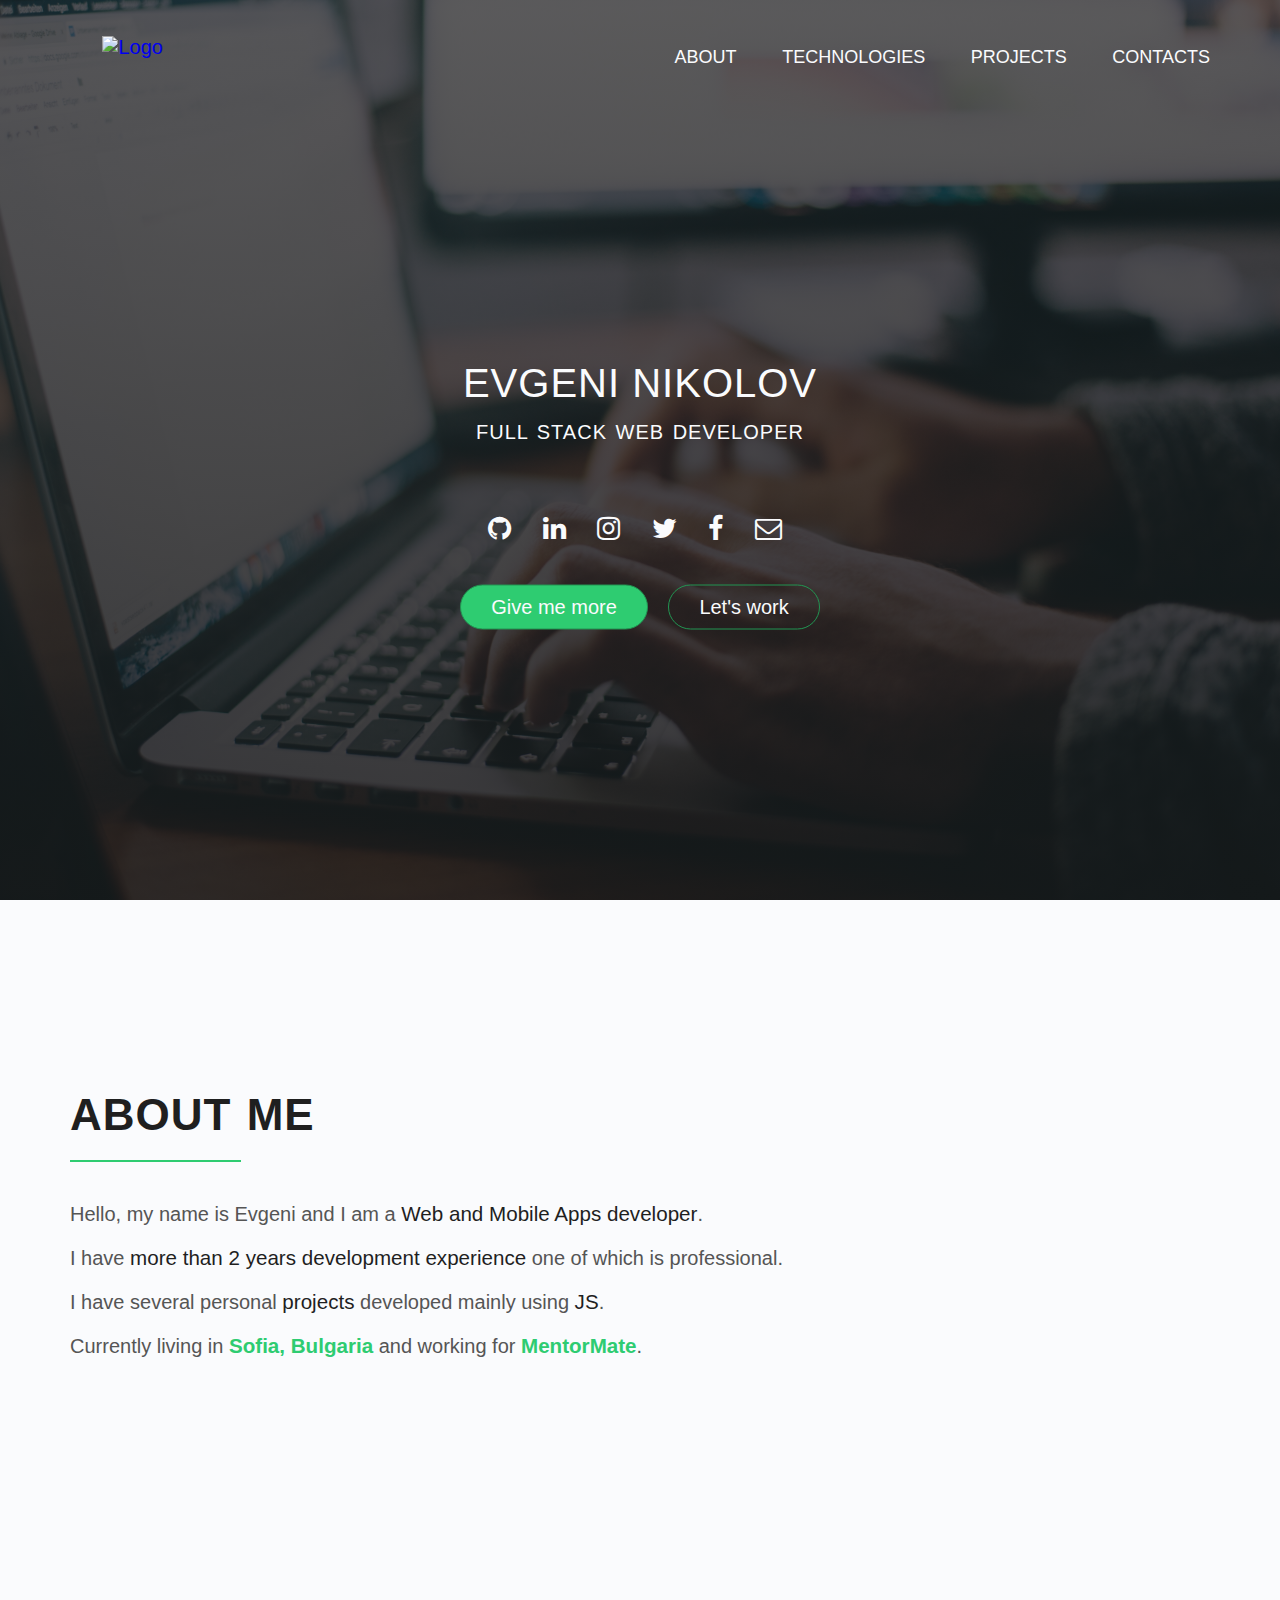
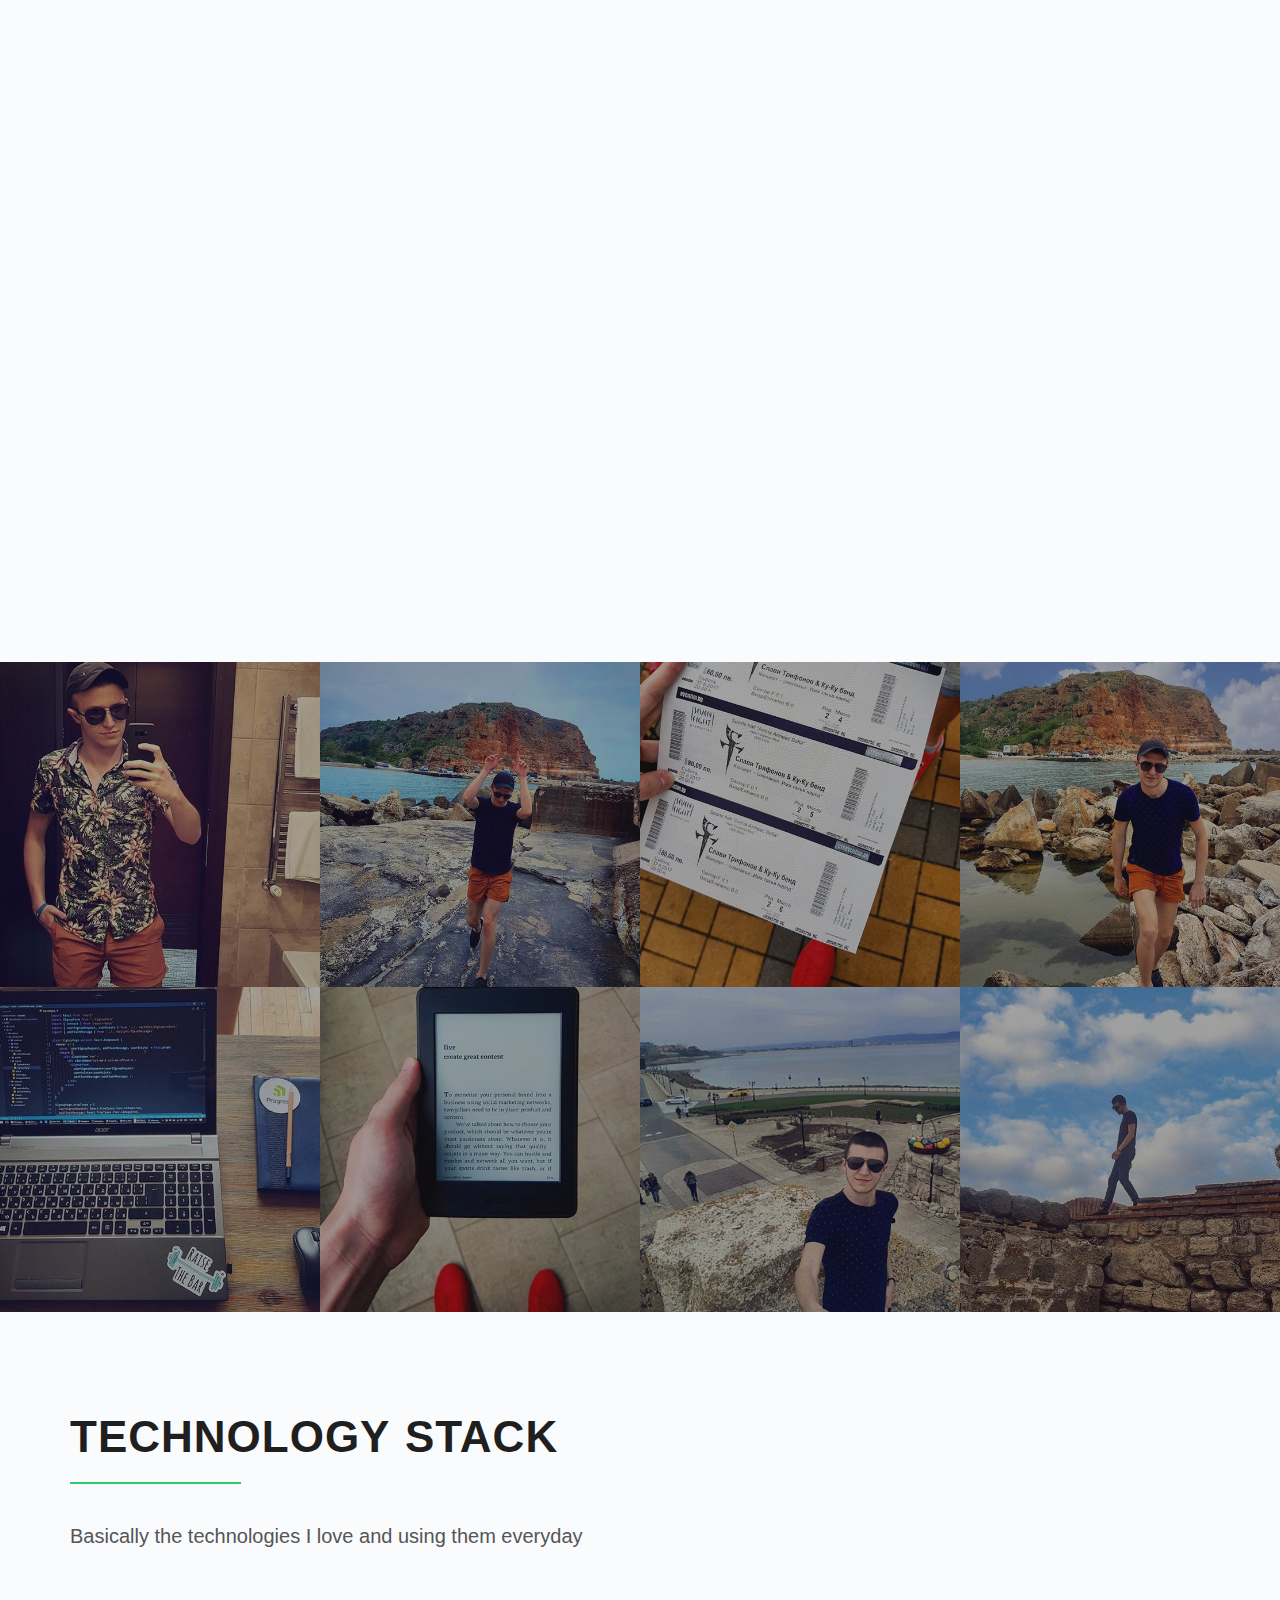
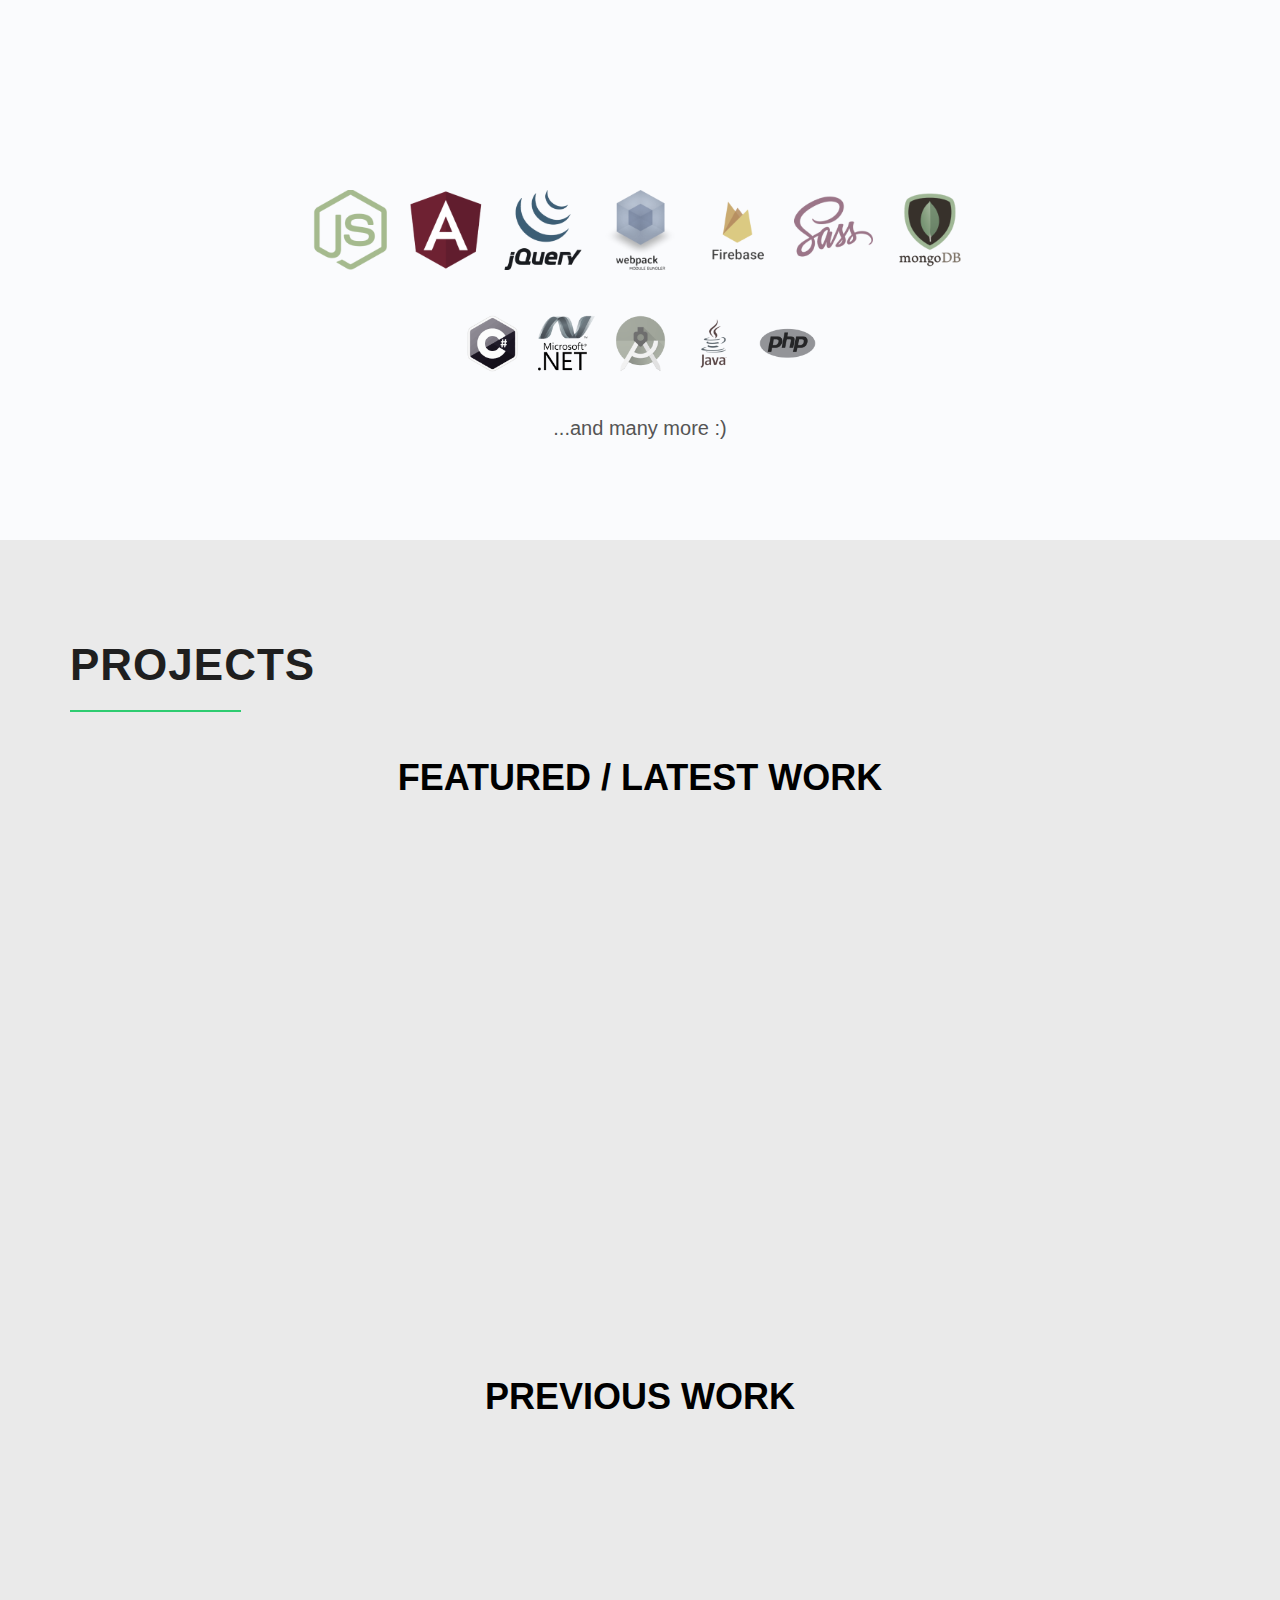
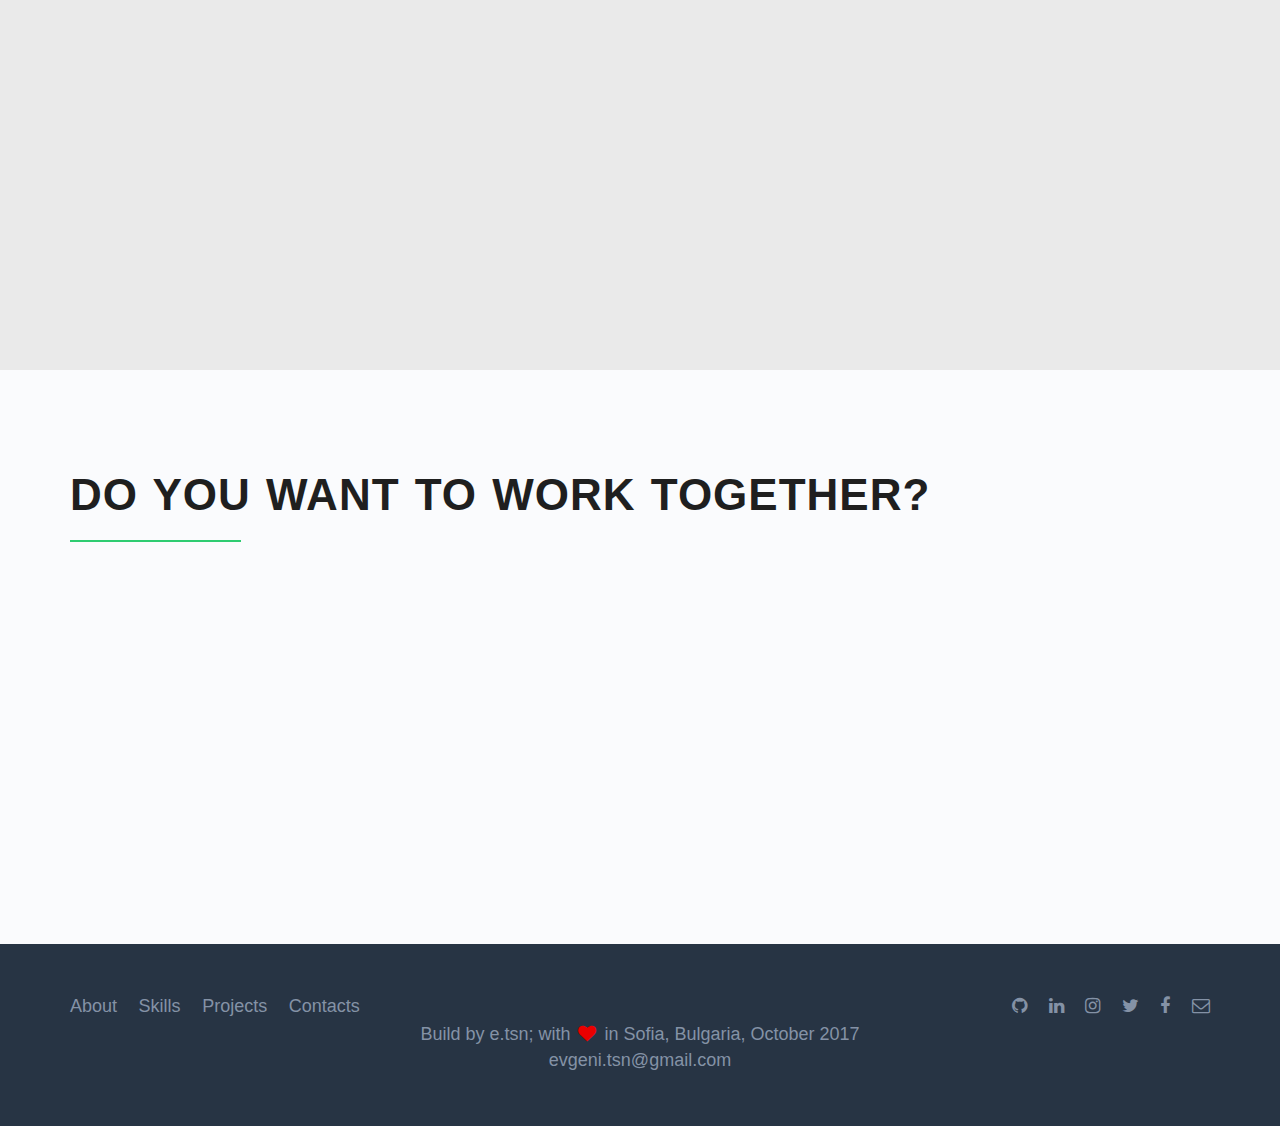
==== index.html @ 3494b624 "Revert Last Change" ====
<!DOCTYPE html>
<html lang="en">
<head>
    <meta charset="UTF-8">
    <meta name="viewport" content="width=device-width, initial-scale=1.0">
    <meta http-equiv="X-UA-Compatible" content="ie=edge">
    <meta name="description" content="Personal site and porfolio. Hello, my name is Evgeni and I am a Web and Mobile Apps developer. e.tsn; "> 

    <link rel="apple-touch-icon" sizes="57x57" href="./favicon/apple-icon-57x57.png">
    <link rel="apple-touch-icon" sizes="60x60" href="./favicon/apple-icon-60x60.png">
    <link rel="apple-touch-icon" sizes="72x72" href="./favicon/apple-icon-72x72.png">
    <link rel="apple-touch-icon" sizes="76x76" href="./favicon/apple-icon-76x76.png">
    <link rel="apple-touch-icon" sizes="114x114" href="./favicon/apple-icon-114x114.png">
    <link rel="apple-touch-icon" sizes="120x120" href="./favicon/apple-icon-120x120.png">
    <link rel="apple-touch-icon" sizes="144x144" href="./favicon/apple-icon-144x144.png">
    <link rel="apple-touch-icon" sizes="152x152" href="./favicon/apple-icon-152x152.png">
    <link rel="apple-touch-icon" sizes="180x180" href="./favicon/apple-icon-180x180.png">
    <link rel="icon" type="image/png" sizes="192x192"  href="./favicon/android-icon-192x192.png">
    <link rel="icon" type="image/png" sizes="32x32" href="./favicon/favicon-32x32.png">
    <link rel="icon" type="image/png" sizes="96x96" href="./favicon/favicon-96x96.png">
    <link rel="icon" type="image/png" sizes="16x16" href="./favicon/favicon-16x16.png">
    <link rel="manifest" href="./favicon/manifest.json">
    <meta name="google-site-verification" content="f3B0mRVCw21A7FMxEmmCeSNYggfrFJNgrm6XjCxsyQM" />
    <meta name="msapplication-TileColor" content="#ffffff">
    <meta name="msapplication-TileImage" content="./favicon/ms-icon-144x144.png">
    <meta name="theme-color" content="#ffffff">

    <link rel="stylesheet" type="text/css" href="./vendors/css/normalize.css">
    <link rel="stylesheet" type="text/css" href="./vendors/css/grid.css">
    <link rel="stylesheet" type="text/css" href="./vendors/css/animate.css">
    <link rel="stylesheet" type="text/css" href="./vendors/css/font-awesome.min.css">
    <link rel="stylesheet" type="text/css" href="./resources/css/style.css">
    <link rel="stylesheet" type="text/css" href="./resources/css/queries.css">
    <!--<link href="https://fonts.googleapis.com/css?family=Lato:100,300,300i,400" rel="stylesheet">-->
    <!-- <link href="https://fonts.googleapis.com/css?family=Titillium+Web:300,300i,400" rel="stylesheet"> -->
    <!-- <link href="https://fonts.googleapis.com/css?family=Roboto:900" rel="stylesheet"> -->
    <link href="https://fonts.googleapis.com/css?family=Raleway:900" rel="stylesheet">
    <title>e.tsn; - Evgeni Nikolov</title>
</head>
<body>
    <div id="black-overlay"></div>
    <a href="#"><img id="animate" src="./resources/images/logo-semicolon.svg" class="js-logo" alt="Logo"></a>
    <header>
        <nav id="header-nav">
            <div class="row">
                <a href="#"><img src="./resources/images/logo-semicolon.svg" alt="e.tsn; Logo" style="visibility: hidden;" class="logo js-logo"></a>
                <a href="#"><img src="./resources/images/logo-semicolon-black.svg" alt="e.tsn; Logo" class="logo-black js-logo"></a>
                <ul class="main-nav js-main-nav">
                    <li><a href="#about">About</a></li>
                    <li><a href="#skills">Technologies</a></li>
                    <li><a href="#projects">Projects</a></li>
                    <li><a href="#contacts">Contacts</a></li>
                </ul>
                <a class="mobile-nav-icon js-nav-icon"><i class="fa fa-bars" aria-hidden="true"></i></a>
            </div>
        </nav>
        <div class="hero-text-box">
            <h1 class="scale-in-center-name name">Evgeni Nikolov</h1>
            <h2 class="scale-in-center-desc desc">Full Stack Web Developer</h2>
            <ul id="header-icons" class="social-links">
                <li><a target="_blank" href="https://github.com/evgeni-tsn"><i class="fa fa-github" aria-hidden="true"></i></a></li>
                <li><a target="_blank" href="https://www.linkedin.com/in/evgenitsn/"><i class="fa fa-linkedin" aria-hidden="true"></i></a></li>
                <li><a target="_blank" href="https://www.instagram.com/evgeni.tsn"><i class="fa fa-instagram" aria-hidden="true"></i></a></li>
                <li><a target="_blank" href="https://twitter.com/evgeni_tsn"><i class="fa fa-twitter" aria-hidden="true"></i></a></li>
                <li><a target="_blank" href="https://www.facebook.com/evgeni.tsn"><i class="fa fa-facebook" aria-hidden="true"></i></a></li>
                <li><a target="_top" href="mailto:evgeni.tsn@gmail.com"><i class="fa fa-envelope-o" aria-hidden="true"></i></a></li>
            </ul>
             <!-- <ul class="header-links social-links-header">
                <li><a class="social-ig" target="_blank" href="https://www.instagram.com/evgeni.tsn">INSTAGRAM</a></li>
                <li><a class="social-gh" target="_blank" href="https://github.com/evgeni-tsn">GITHUB</a></li>
                <li><a class="social-li" target="_blank" href="https://www.linkedin.com/in/evgenitsn/">LINKEDIN</a></li>
                <li><a class="social-tw" target="_blank" href="https://twitter.com/evgeni_tsn">TWITTER</a></li>
                <li><a class="social-fb" target="_blank" href="https://www.facebook.com/evgeni.tsn">FACEBOOK</a></li>
            </ul>  -->
            <div class="call-to-action-buttons">
                <a class="btn btn-full js-scroll-to-start" href="#">Give me more</a>
                <a class="btn btn-ghost js-scroll-to-contact" href="#">Let's work</a>
            </div>
        </div>
    </header>

    <section class="section-features js-sticky-nav js-section-start" id="about">
        <div class="row">
            <h2 class="section-header">About Me</h2>
            <p class="long-copy">
                Hello, my name is Evgeni and I am a <strong>Web and Mobile Apps developer</strong>.<br>I have <strong>more than 2 years development experience</strong> one of which is professional. <br>I have several personal <strong>projects</strong> developed mainly using <strong>JS</strong>.<br>Currently living in <a href="https://www.google.com/maps/place/Sofia,+Bulgaria/" target="_blank">Sofia, Bulgaria</a> and working for <a href="https://mentormate.com/" target="_blank">MentorMate</a>.
            </p>
        </div>

        <div class="row col-container js-wp-1">
            <div class="col span-1-of-4 box">
                <div class="about-row-heading">
                    <i class="fa fa-code icon-big" aria-hidden="true"></i> 
                    <h3>Web Development</h3>   
                </div>
                <p class="sub-about-heading"><strong>Need help in creating and developing a website?</strong></p>
                <p class="sub-about-content">I can develop a fully functional fast Single Page Web Applications by your needs and requirements, or I can just make you a simple static webpages from visual designs.</p>
            </div>
            <div class="col span-1-of-4 box">
                <div class="about-row-heading">
                    <i class="fa fa-mobile icon-big" aria-hidden="true"></i>
                    <h3>Hybrid Mobile Apps</h3>
                </div>
                <p class="sub-about-heading"><strong>Do you need a mobile application?</strong></p>
                <p class="sub-about-content">Using React Native I can develop seamless Native Hybrid Mobile Applications which work on both Android and iOS operating systems with one code base.</p>
            </div>
            <div class="col span-1-of-4 box">
                <div class="about-row-heading">
                    <i class="fa fa-database icon-big" aria-hidden="true"></i>
                    <h3>Back-end Stack</h3>
                </div>
                <p class="sub-about-heading"><strong>What about login, users, data and so on?</strong></p>
                <p class="sub-about-content">Of course, I can help you with that. I can implement the whole server side functionality with Express.js, MongoDB and many more or I can help you with MBaaS like Firebase.</p>
            </div>
            <div class="col span-1-of-4 box">
                <div class="about-row-heading">
                    <i class="fa fa-desktop icon-big" aria-hidden="true"></i>
                    <h3>Web Design</h3>
                </div>
                <p class="sub-about-heading"><strong>But what about the web design?</strong></p>
                <p class="sub-about-content">I am strongly looking forward to getting better in the web design. I have great experience in Photoshop, Sketch and Figma and I keep learning in that direction.</p>
            </div>
        </div>
    </section>
    
    <section class="section-thumbnails">
        <ul class="thumbnails-showcase clearfix">
            <li>
                <figure class="thumb-photo">
                    <img src="./resources/images/1.jpg" alt="1">
                </figure>
            </li>
            <li>
                <figure class="thumb-photo">
                    <img src="./resources/images/2.jpg" alt="2">
                </figure>
            </li>
            <li>
                <figure class="thumb-photo">
                    <img src="./resources/images/3.jpg" alt="3">
                </figure>
            </li>
            <li>
                <figure class="thumb-photo">
                    <img src="./resources/images/4.jpg" alt="4">
                </figure>
            </li>
        </ul>
        <ul class="thumbnails-showcase clearfix">
            <li>
                <figure class="thumb-photo">
                    <img src="./resources/images/5.jpg" alt="5">
                </figure>
            </li>
            <li>
                <figure class="thumb-photo">
                    <img src="./resources/images/6.jpg" alt="6">
                </figure>
            </li>
            <li>
                <figure class="thumb-photo">
                    <img src="./resources/images/7.jpg" alt="7">
                </figure>
            </li>
            <li>
                <figure class="thumb-photo">
                    <img src="./resources/images/8.jpg" alt="8">
                </figure>
            </li>
        </ul>
    </section>

    <section class="section-features" id="skills">
            <div class="row">
                <h2 class="section-header">Technology Stack</h2>
                <p class="long-copy">
                    Basically the technologies I love and using them everyday
                </p>
            </div>

            <div class="main-techs row js-wp-2">
                <img class="tech-logo" src="./resources/images/logos/html5.png" alt="HTML5 Logo">
                <img class="tech-logo" src="./resources/images/logos/css.png" alt="CSS3 Logo">
                <img class="tech-logo" src="./resources/images/logos/js.png" alt="JS Logo">
                <img class="tech-logo" src="./resources/images/logos/react.png" alt="React Logo">
                <img class="tech-logo" src="./resources/images/logos/redux.png" alt="Redux Logo">
            </div>

            <div class="secondary-techs row">
                <img class="tech-logo" src="./resources/images/logos/nodejs.png" alt="Node.js Logo">
                <img class="tech-logo" src="./resources/images/logos/angular.png" alt="Angular Logo">
                <img class="tech-logo" src="./resources/images/logos/jquery.png" alt="jQuery Logo">
                <img class="tech-logo" src="./resources/images/logos/webpack.png" alt="Webpack Logo">
                <img class="tech-logo" src="./resources/images/logos/firebase.png" alt="Firebase Logo">
                <img class="tech-logo" src="./resources/images/logos/sass.png" alt="Sass Logo">
                <img class="tech-logo" src="./resources/images/logos/mongodb.png" alt="MongoDB Logo">
            </div>

            <div class="third-techs row">
                <img class="tech-logo" src="./resources/images/logos/csharp.png" alt="CSharp Logo">
                <img class="tech-logo" src="./resources/images/logos/dotnet.png" alt=".NET Logo">
                <img class="tech-logo" src="./resources/images/logos/android.png" alt="Android Logo">
                <img class="tech-logo" src="./resources/images/logos/java.png" alt="Java Logo">
                <img class="tech-logo" src="./resources/images/logos/php.png" alt="PHP Logo">
            </div>
            <div class="more-techs-text">...and many more :)</div>
    </section>

    <section class="section-features" id="projects">
            <div class="row">
                <h2 class="section-header">Projects</h2>
                <h3 class="section-heading">Featured / Latest Work</h3>
            </div>
            <div class="row col-container js-wp-3 fl-only">
                <div class="col span-1-of-2 box card-outline">
                    <div class="col span-1-of-2 box">
                        <img class="proj-logo" src="./resources/images/Motivy-logo.svg" alt="Motivy logo">
                        <h2 class="proj-name">MOTIVY</h2>
                        <p class="project-desc">Hybrid mobile quotes app<br>Daily dose motivation</p>
                        <div class="technologies-used">
                            <ul>
                                <li>React</li>
                                <li>Redux</li>
                                <li>Firebase</li>
                                <li>React Native</li>
                                <li>React Navigation</li>
                            </ul>
                        </div>
                        <div class="action-buttons">
                            <a href="https://github.com/evgeni-tsn/Motivy" target="_blank">GITHUB REPO</a>
                            <a href="#" class="disabled-links">WIP</a>
                        </div>
                    </div>
                    <div class="col span-1-of-2 box fl js-tilt">
                        <img class="project-screenshots" src="./resources/images/Motivy-screenshot.png" alt="Motivy screenshot">
                    </div>
                </div>
                <div class="col span-1-of-2 box card-outline">
                    <div class="col span-1-of-2 box">
                        <img class="proj-logo" src="./resources/images/Portfolio-logo.svg" alt="Portfolio logo">
                        <h2 class="proj-name">PORTFOLIO</h2>
                        <p class="project-desc">This one!<br>Responsive website built with pure HTML CSS & JS. </p>
                        <div class="technologies-used">
                            <ul>
                                <li>HTML5</li>
                                <li>CSS3</li>
                                <li>ES6</li>
                                <li>JavaScript</li>
                                <li>jQuery</li>
                            </ul>
                        </div>
                        <div class="action-buttons">
                            <a href="https://github.com/evgeni-tsn/evgeni-tsn.github.io" target="_blank">GITHUB REPO</a>
                            <a href="https://evgeni-tsn.github.io" target="_blank">DEMO</a>
                        </div>
                    </div>
                    <div class="col span-1-of-2 box fl js-tilt">
                        <img class="project-screenshots" src="./resources/images/Portfolio-screenshot.png" alt="Portfolio screenshot">
                    </div>
                </div>
            </div>
            <div class="row">
                <h3 class="section-heading secondary-proj-heading">Previous work</h2>
            </div>
            <div class="row js-wp-3 fl-only">
                <div class="col span-1-of-3 box card-outline secondary-proj">
                    <h2 class="proj-name">FAKEBOOK</h2>
                    <p class="project-desc">Small social media like web application with React, Redux, express.js and MongoDB</p>
                    <div class="technologies-used">
                        <ul>
                            <li>React</li>
                            <li>Redux</li>
                            <li>Node.js</li>
                            <li>Bootstrap</li>
                            <li>JWT</li>
                            <li>express.js</li>
                            <li>MongoDB</li>
                            <li>bcrypt</li>
                        </ul>
                    </div>
                    <div class="action-buttons">
                        <a href="https://github.com/evgeni-tsn/Fakebook-Teamwork-Project" target="_blank">GITHUB REPO</a>
                        <!-- <a href="https://evgeni-tsn.github.io" target="_blank">DEMO</a> -->
                    </div>
                    <img class="project-screenshots js-tilt" src="./resources/images/Fakebook.png" alt="Fakebook screenshot">
                </div>
                <div class="col span-1-of-3 box card-outline secondary-proj">
                    <h2 class="proj-name">PUCANKA</h2>
                    <p class="project-desc">A simple real-time multiplayer tanks shooting game with random generated maps</p>
                    <div class="technologies-used">
                        <ul>
                            <li>Node.js</li>
                            <li>ES6</li>
                            <li>HTML5</li>
                            <li>JavaScript</li>
                            <li>Jade/Pug</li>
                            <li>express.js</li>
                            <li>socket.io</li>
                        </ul>
                    </div>
                    <div class="action-buttons">
                        <a href="https://github.com/evgeni-tsn/Pucanka-MultiplayerTanksGame-Project" target="_blank">GITHUB REPO</a>
                        <!-- <a href="http://pucanka.herokuapp.com" target="_blank">DEMO</a> -->
                    </div>
                    <img class="project-screenshots js-tilt" src="./resources/images/Pucanka.png" alt="Pucanka screenshot">
                </div>
                <div class="col span-1-of-3 box card-outline secondary-proj">
                    <h2 class="proj-name">PICTIFY</h2>
                    <p class="project-desc">Online photo album with social aspects such as likes, followers, comments, albums, etc.</p>
                    <div class="technologies-used">
                        <ul>
                            <li>HTML5</li>
                            <li>CSS3</li>
                            <li>Bootstrap</li>
                            <li>JavaScript</li>
                            <li>AngularJS</li>
                            <li>Kinvey</li>
                        </ul>
                    </div>
                    <div class="action-buttons">
                        <a href="https://github.com/evgeni-tsn/Pictify-AngularJS-Project" target="_blank">GITHUB REPO</a>
                        <!-- <a href="https://evgeni-tsn.github.io" target="_blank">DEMO</a> -->
                    </div>
                    <img class="project-screenshots js-tilt" src="./resources/images/Pictify.png" alt="Pictify screenshot">
                </div>
            </div>
    </section>

    <section class="section-form js-section-contact" id="contacts">
        <div class="row">
            <h2 class="section-header">Do you want to work together?</h2>
        </div>
        <div class="row js-wp-4">
            <form class="contact-form">
                <div class="row">
                    <div class="col span-1-of-3">
                        <label for="name">Name</label>
                    </div>
                    <div class="col span-2-of-3">
                        <input type="text" name="name" id="name" placeholder="Your Name" required>
                    </div>
                </div>
                <div class="row">
                    <div class="col span-1-of-3">
                        <label for="email">Email</label>
                    </div>
                    <div class="col span-2-of-3">
                        <input type="email" name="email" id="email" placeholder="Your Email" required>
                    </div>
                </div>
                <div class="row">
                    <div class="col span-1-of-3">
                        <label for="message">Drop me a line</label>
                    </div>
                    <div class="col span-2-of-3">
                        <textarea name="message" id="message" cols="23" rows="4" placeholder="Write a message" required></textarea>
                    </div>
                </div>
                <div class="row">
                    <div class="col span-1-of-3">
                        <label>&nbsp;</label>
                    </div>
                    <div class="col span-2-of-3">
                        <input type="submit" id="submitbtn" value="Send it!">
                    </div>
                </div>
            </form>
        </div>
    </section>
    <footer>
        <div class="row">
            <div class="col span-1-of-2">
                <ul class="footer-nav">
                    <li><a href="#about">About</a></li>
                    <li><a href="#skills">Skills</a></li>
                    <li><a href="#projects">Projects</a></li>
                    <li><a href="#contacts">Contacts</a></li>
                </ul>
            </div>
            <div class="col span-1-of-2">
                <ul class="social-links">
                    <li><a target="_blank" href="https://github.com/evgeni-tsn"><i class="fa fa-github" aria-hidden="true"></i></a></li>
                    <li><a target="_blank" href="https://www.linkedin.com/in/evgenitsn/"><i class="fa fa-linkedin" aria-hidden="true"></i></a></li>
                    <li><a target="_blank" href="https://www.instagram.com/evgeni.tsn"><i class="fa fa-instagram" aria-hidden="true"></i></a></li>
                    <li><a target="_blank" href="https://twitter.com/evgeni_tsn"><i class="fa fa-twitter" aria-hidden="true"></i></a></li>
                    <li><a target="_blank" href="https://www.facebook.com/evgeni.tsn"><i class="fa fa-facebook" aria-hidden="true"></i></a></li>
                    <li><a target="_top" href="mailto:evgeni.tsn@gmail.com"><i class="fa fa-envelope-o" aria-hidden="true"></i></a></li>
                </ul>
            </div>
        </div>
        <div class="row">
            <p>Build by e.tsn; with <i class="fa fa-heart" style="color: #ea0000; padding: 0 3px;" aria-hidden="true"></i> in Sofia, Bulgaria, October 2017</p>
            <p><a id="end-mail" href="mailto:evgeni.tsn@gmail.com">evgeni.tsn@gmail.com</a></p>
        </div>
    </footer>
    <script type="text/javascript" src="./vendors/js/jquery.min.js"></script>
    <script type="text/javascript" src="./vendors/js/respond.min.js"></script>
    <script type="text/javascript" src="./vendors/js/html5shiv.min.js"></script>
    <script type="text/javascript" src="./vendors/js/selectivizr.min.js"></script>
    <script type="text/javascript" src="./vendors/js/jquery.waypoints.min.js"></script>
    <script type="text/javascript" src="./vendors/js/tilt.jquery.min.js"></script>
    <script type="text/javascript" src="./resources/js/index.js"></script>
</body>
</html>
---- resources/css/style.css ----
/*
    White: #fafbfd
    Dark: #555555
    Green: #2ECC71
    DarkGreen: #229552
    Purple: #9b59b6
*/

@font-face {
    font-family: 'Adam';
    src: url('../fonts/ADAM.CG PRO.otf');
}

@font-face {
    font-family: 'Avenir';
    src:
        url('../fonts/avenir-next-lt-pro-594537bb0d333.otf')
        format('opentype')
}

@font-face {
    font-family: 'Avenir-Bold';
    src:
        url('../fonts/Avenir Next Bold.otf')
        format('opentype')
}

@font-face {
    font-family: 'Remachine';
    src:
        url('../fonts/RemachineScript_Personal_Use.ttf')
        format('truetype')
}


@-webkit-keyframes move {
    0%   {top: 45%; left: 45%;}
    100% {top: 4%; left: 8%;}
}


@keyframes move {
    0%   {top: 45%; left: 45%;}
    100% {top: 4%; left: 8%;}
}
/* ----------------------------------------------
 * Generated by Animista on 2017-6-18 11:50:9
 * w: http://animista.net, t: @cssanimista
 * ---------------------------------------------- */

/**
 * ----------------------------------------
 * animation heartbeat
 * ----------------------------------------
 */
@-webkit-keyframes heartbeat {
  from {
    -webkit-transform: scale(1);
            transform: scale(1);
    -webkit-transform-origin: center center;
            transform-origin: center center;
    -webkit-animation-timing-function: ease-out;
            animation-timing-function: ease-out;
  }
  10% {
    -webkit-transform: scale(0.91);
            transform: scale(0.91);
    -webkit-animation-timing-function: ease-in;
            animation-timing-function: ease-in;
  }
  17% {
    -webkit-transform: scale(0.98);
            transform: scale(0.98);
    -webkit-animation-timing-function: ease-out;
            animation-timing-function: ease-out;
  }
  33% {
    -webkit-transform: scale(0.87);
            transform: scale(0.87);
    -webkit-animation-timing-function: ease-in;
            animation-timing-function: ease-in;
  }
  45% {
    -webkit-transform: scale(1);
            transform: scale(1);
    -webkit-animation-timing-function: ease-out;
            animation-timing-function: ease-out;
  }
}
@keyframes heartbeat {
  from {
    -webkit-transform: scale(1);
            transform: scale(1);
    -webkit-transform-origin: center center;
            transform-origin: center center;
    -webkit-animation-timing-function: ease-out;
            animation-timing-function: ease-out;
  }
  10% {
    -webkit-transform: scale(0.91);
            transform: scale(0.91);
    -webkit-animation-timing-function: ease-in;
            animation-timing-function: ease-in;
  }
  17% {
    -webkit-transform: scale(0.98);
            transform: scale(0.98);
    -webkit-animation-timing-function: ease-out;
            animation-timing-function: ease-out;
  }
  33% {
    -webkit-transform: scale(0.87);
            transform: scale(0.87);
    -webkit-animation-timing-function: ease-in;
            animation-timing-function: ease-in;
  }
  45% {
    -webkit-transform: scale(1);
            transform: scale(1);
    -webkit-animation-timing-function: ease-out;
            animation-timing-function: ease-out;
  }
}

.scale-in-center-name {
	-webkit-animation: scale-in-center 1.5s cubic-bezier(0.250, 0.460, 0.450, 0.940) both;
	        animation: scale-in-center 1.5s cubic-bezier(0.250, 0.460, 0.450, 0.940) both;
}

.scale-in-center-desc {
	-webkit-animation: scale-in-center 2s cubic-bezier(0.0, 0.460, 0.450, 0.940) both;
	        animation: scale-in-center 2s cubic-bezier(0.0, 0.460, 0.450, 0.940) both;
}

/* ----------------------------------------------
 * Generated by Animista on 2017-7-14 23:16:22
 * w: http://animista.net, t: @cssanimista
 * ---------------------------------------------- */

/**
 * ----------------------------------------
 * animation scale-in-center
 * ----------------------------------------
 */
@-webkit-keyframes scale-in-center {
  0% {
    -webkit-transform: scale(0);
            transform: scale(0);
    opacity: 1;
  }
  100% {
    -webkit-transform: scale(1);
            transform: scale(1);
    opacity: 1;
  }
}
@keyframes scale-in-center {
  0% {
    -webkit-transform: scale(0);
            transform: scale(0);
    opacity: 1;
  }
  100% {
    -webkit-transform: scale(1);
            transform: scale(1);
    opacity: 1;
  }
}




/* ------------------------------ */
/* BASIC SETUP */
/* ------------------------------ */

* {
    margin: 0;
    padding: 0;
    box-sizing: border-box;
}

*:focus {
    outline: none;
}

html,
body {
    background-color: #fafbfd;
    color: #555555;
    font-family: 'Avenir', sans-serif;
    font-weight: 300;
    font-size: 20px;
    text-rendering: optimizeLegibility;
    overflow-x: hidden;
}

.clearfix{zoom: 1}
.clearfix:after{
    content: '.';
    clear: both;
    display: block;
    height: 0;
    visibility: hidden;
}

/* ------------------------------ */
/* REUSABLE COMPONENTS */
/* ------------------------------ */

.row {
    max-width: 1140px;
    margin: 0 auto;
}

section {
    padding: 100px 0;
}

.box {
    padding: 1%;
}

/* ------------------------------ */
/* HEADINGS */
/* ------------------------------ */

.name {
    font-size: 200%;
    font-family: 'Adam', sans-serif;
    margin-top: 0;
    margin-bottom: 15px;
}

.desc {
    font-size: 100%;
    margin-bottom: 70px;
}

h1, h2, h3 {
    font-weight: 400;
    text-transform: uppercase;
    /*word-spacing: 1px;*/
}

h1 {
    letter-spacing: 1px;
}

h2 {
    font-size: 220%;
    word-spacing: 2px;
    text-align: center;
    margin-bottom: 30px;
    letter-spacing: 1px;
}

h3 {
    font-size: 110%;
    /* margin-bottom: 15px; */
}

.section-header{
    font-weight: 900;
    font-family: 'Adam', sans-serif;
    text-align: left;
    color: #1f1f1f
}

.section-header:after {
    display: block;
    height: 2px;
    background-color: #2ECC71;
    content: " ";
    width: 15%;
    /* margin: 0 auto; */
    margin-top: 20px;
}

.name, .desc{
    color: #fafbfd;
}

#projects{
    background-color: #EAEAEA;
}

/* ------------------------------ */
/* PARAGHRAPHS */
/* ------------------------------ */
.long-copy{
    line-height: 145%;
    width: 70%;
    /* margin-left: 15%; */
    /* margin-right: 15%; */
    /* text-align: center; */
    text-align: left;
}

.box p {
    font-size: 90%;
    line-height: 145%;
}

/* ------------------------------ */
/* ICONS */
/* ------------------------------ */

.icon-big {
    font-size: 250%;
    display: block;
    color: #2ECC71;
    margin-bottom: 10px;
}

/* ------------------------------ */
/* BUTTONS */
/* ------------------------------ */

.btn:link,
.btn:visited,
input[type=submit] {
    display: inline-block;
    padding: 10px 30px;
    font-weight: 300;
    text-decoration: none;
    border-radius: 200px;
    -webkit-transition: background-color 0.6s, border 0.6s, color 0.6s;
    transition: background-color 0.6s, border 0.6s, color 0.6s;
}

.btn-full:link,
.btn-full:visited,
input[type=submit] {
    background-color: #2ECC71;
    border: 1px solid #2ECC71;
    color: #fafbfd;
    margin-right: 15px;
}

.btn-ghost:link,
.btn-ghost:visited {
    color: #2ECC71;
    border: 1px solid #2ECC71;
}

.btn:hover,
.btn:active,
input[type=submit]:hover,
input[type=submit]:active {
    background-color: #229552;
}

.btn-full:link,
.btn-full:visited,
input[type=submit] {
    border: 1px solid #229552;
}

.btn-ghost:link,
.btn-ghost:visited {
    border: 1px solid #229552;
    color: #fafbfd;
}


/* ------------------------------ */
/* HEADER */
/* ------------------------------ */

header {
    background-image: -webkit-linear-gradient(rgba(23, 23, 23, 0.7), rgba(23, 23, 23, 0.85)), url('../images/glenn-carstens-peters-203007.jpg');
    background-image: linear-gradient(rgba(23, 23, 23, 0.7), rgba(23, 23, 23, 0.85)), url('../images/glenn-carstens-peters-203007.jpg');
    background-size: cover;
    background-position: center;
    height: 110vh;
    background-attachment: fixed;
}

.hero-text-box{
    text-align: center;
    position: absolute;
    width: 1140px;
    top: 55%;
    left: 50%;
    -webkit-transform: translate(-50%, -50%);
            transform: translate(-50%, -50%)
}

.logo {
    height: 50px;
    width: auto;
    float: left;
    padding-left: 20px;
    margin-top: 30px;
    -webkit-transition: all .4s ease-in-out;
    transition: all .4s ease-in-out;
}

.logo-black{
    display: none;
    height: 40px;
    padding: 5px;
    padding-left:20px;
    width: auto;
    float: left;
    margin: 7px 0;
    -webkit-transition: all .4s ease-in-out;
    transition: all .4s ease-in-out;
}

.logo:hover{
    -webkit-transform: scale(1.1);
            transform: scale(1.1);
    -webkit-animation: heartbeat 1.5s ease-in-out infinite both;
	        animation: heartbeat 1.5s ease-in-out infinite both;
}

.logo-black:hover{
    -webkit-transform: scale(1.1);
            transform: scale(1.1);
    -webkit-animation: heartbeat 1.5s ease-in-out infinite both;
	        animation: heartbeat 1.5s ease-in-out infinite both;
}

/* Main Navigation */

.main-nav {
    /*font-family: 'Remachine', sans-serif;*/
    /*margin-top: 30px;*/
    font-family: 'Avenir', sans-serif;
    margin-top: 45px;
    float: right;
    list-style: none;
}

.main-nav li {
    display: inline-block;
    margin-left: 40px;
}

.main-nav li a:link,
.main-nav li a:visited {
    /*text-transform: lowercase;
    font-size: 220%;*/
    text-transform: uppercase;
    font-size: 90%;
    padding: 4px 0;
    color: #fafbfd;
    text-decoration: none;
    border-bottom: 2px solid transparent;
    -webkit-transition: border-bottom 0.6s;
    transition: border-bottom 0.6s;
}

.main-nav li a:hover,
.main-nav li a:active {
    border-bottom: 2px solid #2ECC71;
}

/* Mobile navigation */
.mobile-nav-icon{
    float: right;
    margin-top: 30px;
    cursor: pointer;
    display: none;
    padding-right: 20px;
    padding-top: 5px;
}

.mobile-nav-icon i {
    font-size: 180%;
    color: #fafbfd;
}

/* Sticky navigation */
.sticky{
    position: fixed;
    top: 0;
    left: 0;
    width: 100%;
    background-color: #F2F2F2;
    box-shadow: 0 4px 40px #828282;
    z-index: 9999;
}

.sticky .main-nav {
    margin-top: 18px;
}

.sticky .main-nav li a:link,
.sticky .main-nav li a:visited {
    padding: 14px 0;
    color: #555555;
}

.sticky .logo {
    display: none;
}

.sticky .logo-black {
    display: block;
}


#animate {
    height: 50px;
    position: absolute;
    top: 4%;
    left: 8%;
    -webkit-animation: move 3s ease infinite;
            animation: move 3s ease infinite;
}

#projects .card-outline{
    flex: 1; /* additionally, equal width */
    padding: 1em;
    background-color: white;
    border-radius: 8px;
    background: #fafbfd;
    opacity: 0.9;
    padding-top: 2%;
    padding-bottom: 2%;
    box-shadow: -2px 4px 2px rgba(0, 0, 0, 0.25);
}

.fl-only{
    display: flex;
}

.fl {
    height: 100%;
    display: flex;
    align-items: center;
    justify-content: center;
}
.project-screenshots {
    max-width: 100%;
    border-radius: 5px;
}

.action-buttons {
    margin-top: 30px;
}

.action-buttons a {
    margin: 0 auto;
    display: block;
    font-size: 0.8em;
    text-decoration: none;
    text-align: center;
    line-height: 40px;
    width: 70%;
    height: 40px;
    margin-top: 15px;
    border: 0;
    color: white;
    background: linear-gradient(340.11deg, #1FBE55 -75.81%, #38F9D7 173.34%);
    border-radius: 30px;
}

.action-buttons a:hover {
    opacity: 0.8;
    -webkit-transition: all .4s ease-in-out;
    transition: all .4s ease-in-out;
}

.action-buttons .disabled-links {
    background: grey;
    pointer-events: none;
    cursor: default;
}

.project-desc{
    text-align: center;
}

.proj-logo{
    width: 30%;
    margin: 0 auto;
    display: block;
    margin-bottom: 5%;
}

.proj-name {
    font-weight: 700;
    color: black;
    margin-bottom: 6%;
    font-size: 140%;
}

.section-heading {
    color: #000;
    font-size: 1.8em;
    text-align: center;    
    margin-bottom: 3%;
    margin-top: 4%;
    font-weight: 700;
}

.secondary-proj-heading {
    margin-top: 7%;
}

.project-desc:after {
    display: block;
    height: 2px;
    background-color: #2ECC71;
    content: " ";
    width: 60%;
    margin: 0 auto;
    margin-top: 10px;
}

.section-features ul{
    margin-top: 20px;
    list-style-type: none;
    text-align: center;
}

.section-features ul li {
    border: 2px solid #2ECC71;
    box-sizing: border-box;
    border-radius: 5px;
    display: inline-block;
    padding: 2%;
    margin: 1%;
    font-size: 0.7em;
}

.secondary-proj{
    padding-top: 3% !important;
}

.secondary-proj ul li {
    padding: 1.5%;
}

.secondary-proj .action-buttons {
    margin: 0 auto;
    text-align: center;
    margin-top: 6%;
    margin-bottom: 12%;
}

.secondary-proj a {
    line-height: 40px;
    width: 80%;
}

/* ----------------------------- */
/* FEATURES */
/* ----------------------------- */

.section-features .long-copy {
    margin-bottom: 50px;
    line-height: 220%;
}

.section-features .long-copy strong {
    font-size: 103%;
    color: #1f1f1f;
}

.section-features .long-copy a {
    font-size: 103%;
    font-weight: bold;
}

.about-row-heading{
    display: flex;
    align-items: center;
    margin-bottom: 15px;
}

.about-row-heading i {
    margin-right: 10px;
    padding-right: 10px;
    transition: margin 300ms;
}

.sub-about-heading{
    margin-bottom: 10px;
}

/* ----------------------------- */
/* THUMBNAILS */
/* ----------------------------- */

.section-thumbnails {
    padding: 0;
}

.thumbnails-showcase {
    list-style: none;
    width: 100%;
}

.thumbnails-showcase li {
    display: block;
    float: left;
    width: 25%;
}

.thumb-photo {
    width: 100%;
    margin: 0;
    overflow: hidden;
    background-color: #1f1f1f;
}

.thumb-photo img {
    opacity: 0.6;
    width: 100%;
    height: auto;
    -webkit-transform: scale(1.15);
            transform: scale(1.15);
    -webkit-transition: transform 0.5s, opacity 1s;
    -webkit-transition: opacity 1s, -webkit-transform 0.5s;
    transition: opacity 1s, -webkit-transform 0.5s;
    transition: transform 0.5s, opacity 1s;
    transition: transform 0.5s, opacity 1s, -webkit-transform 0.5s;
}

.thumb-photo img:hover {
    opacity: 1;
    -webkit-transform: scale(1.05);
            transform: scale(1.05);
}

/* --------------- */
/* FORM */
/* --------------- */
.contact-form {
    margin-top: 30px;
    width: 50%;
    margin: 0 auto;
}

input[type=text],
input[type=email],
textarea {
    width: 100%;
    padding: 7px;
    border-radius: 12px;
    border: 1px solid #fff;
    background-color: #EAEAEA;
    padding-left: 20px;
}

/* --------------- */
/* FOOTER */
/* --------------- */

footer {
    background-color: #273444;
    padding: 50px;
}

.footer-nav {
    list-style: none;
    float: left;
}

.header-links {
    margin-bottom: 50px;
    float: none !important;
}

.header-links li a{
    color: #fafbfd !important;
}

#header-icons {
    float: none; 
    margin-bottom: 40px;
}

#header-icons a {
    margin-right: 10px;
    color: #fafbfd;
    font-size: 150%;
}

.social-links, .social-links-header {
    list-style: none;
    float: right;
}

.footer-nav li,
.social-links li,
.social-links-header li {
    display: inline-block;
    margin-right: 16px;
    font-size: 18px;
}

.footer-nav li:last-child,
.social-links li:last-child,
.social-links-header li:last-child {
    margin-right: 0;
}

.footer-nav li a:link, 
.footer-nav li a:visited,
.social-links li a:link,
.social-links li a:visited,
.social-links-header li a:link,
.social-links-header li a:visited {
     text-decoration: none;
     border: 0;
     color: #8492A6;
     -webkit-transition: color 0.3s;
     transition: color 0.3s; 
}

.footer-nav li a:hover, 
.footer-nav li a:active {
     text-decoration: none;
     border: 0;
     color: #fafbfd;
}

.fa-facebook,
.fa-instagram,
.fa-linkedin,
.fa-github,
.fa-twitter {
    -webkit-transition: color 0.3s;
    transition: color 0.3s;
}

.fa-facebook:hover, .social-fb:hover {
    color: #3b5998 !important;    
}
.fa-instagram:hover, .social-ig:hover {
    color: #c32aa3 !important;
}
.fa-linkedin:hover, .social-li:hover {
    color: #007bb6 !important;
}
.fa-github:hover, .social-gh:hover {
    color: #ddd !important;
}
.social-gh:hover {
    color: #999 !important;    
}
.fa-twitter:hover, .social-tw:hover {
    color: #00b6f1 !important;
}

footer p {
    color: #8492A6;
    text-align: center;
    font-size: 90%;
    margin-bottom: 5px;
}

footer p:first-child {
    margin-top: 30px;
}

/* Technologies Section */

.main-techs img:last-child, .secondary-techs img:last-child, .third-techs img:last-child {
    margin-right: 0;
}

.main-techs{
    margin-top: 20px;
    text-align: center;
}
.secondary-techs{
    margin-top: 40px;
    text-align: center;
}
.third-techs{
    margin-top: 40px;
    text-align: center;
}

.main-techs img {
    width: 12%;
    margin-right: 2%;
}

.secondary-techs img {
    width: 7%;
    margin-right: 1%;
}

.third-techs img {
    width: 5%;
    margin-right: 1%;
}

.main-techs .tech-logo{
    -webkit-filter: grayscale(40%);
    -webkit-transition: .3s ease-in-out;
    -moz-filter: grayscale(40%); 
    -moz-transition: .3s ease-in-out;
    -o-filter: grayscale(40%); 
    -o-transition: .3s ease-in-out;
}
.main-techs .tech-logo:hover{
    -webkit-filter: grayscale(0%);
    -webkit-transition: .3s ease-in-out;
    -moz-filter: grayscale(0%);
    -moz-transition: .3s ease-in-out;
    -o-filter: grayscale(0%);
    -o-transition: .3s ease-in-out;
}
.secondary-techs .tech-logo{
    -webkit-filter: grayscale(65%);
    -webkit-transition: .3s ease-in-out;
    -moz-filter: grayscale(65%); 
    -moz-transition: .3s ease-in-out;
    -o-filter: grayscale(65%); 
    -o-transition: .3s ease-in-out;
}
.secondary-techs .tech-logo:hover{
    -webkit-filter: grayscale(0%);
    -webkit-transition: .3s ease-in-out;
    -moz-filter: grayscale(0%);
    -moz-transition: .3s ease-in-out;
    -o-filter: grayscale(0%);
    -o-transition: .3s ease-in-out;
}
.third-techs .tech-logo{
    -webkit-filter: grayscale(90%);
    -webkit-transition: .3s ease-in-out;
    -moz-filter: grayscale(90%); 
    -moz-transition: .3s ease-in-out;
    -o-filter: grayscale(90%); 
    -o-transition: .3s ease-in-out;
}
.third-techs .tech-logo:hover{
    -webkit-filter: grayscale(0%);
    -webkit-transition: .3s ease-in-out;
    -moz-filter: grayscale(0%);
    -moz-transition: .3s ease-in-out;
    -o-filter: grayscale(0%);
    -o-transition: .3s ease-in-out;
}

.more-techs-text {
    margin-top: 40px;
    text-align: center;
}

/* Animations */

.js-wp-1,
.js-wp-2,
.js-wp-3,
.js-wp-4 {
    opacity: 0;
    -webkit-animation-duration: 0.5s;
            animation-duration: 0.5s;
}

.js-wp-1.animated, 
.js-wp-2.animated,
.js-wp-3.animated,
.js-wp-4.animated {
    opacity: 1;
}

.long-copy a{
    text-decoration: none;
    color: #2ECC71;
}

#end-mail {
    text-decoration: none;
    color: #8492A6;
}
---- resources/css/queries.css ----
/* Big Tablets: from 1024px to 1200px */
@media only screen and (max-width: 1200px) {
    .hero-text-box{
        width: 100%;
        padding: 0 2%; 
    }

    .row{padding: 0 4%;}
}

/* Tablets: from 768px to 1023px */
@media only screen and (max-width: 1100px) {
    body {
        font-size: 18px;
    }

    h3 {
        font-size: 110%;
    }
     
    section {
        padding: 60px 0;
    }

    .project-desc {
        font-size: 75% !important;
    }

    .project-screenshots {
        max-width: 80%
    }

    .action-buttons a { 
        line-height: 30px;
        height: 30px;
    }

    .secondary-proj a {
        line-height: 30px;
        height: 30px;
    }

    .long-copy {
        width: 80%;
        margin-left: 10%;
    }

    .contact-form {
        width: 80%;
    }

    .icon-big {
        font-size: 150%;
        margin-bottom: 0;
    }
    .about-row-heading i {
        margin-right: 0;
    }
}

@media only screen and (max-width: 900px) {
    h3 {
        font-size: 100%;
    }
}

/* Larger phones: from 481px to 767px */
@media only screen and (max-width: 767px) {
    body {
        font-size: 16px;
    }

    section {
        padding: 30px 0;
    }

    h3{
        font-size: 110%;
    }

    .section-header {
        text-align: center;
    }

    .section-header:after {
        margin: 0 auto;
        margin-top: 5%;
        width: 30%;
    }

    .sub-about-heading, .sub-about-content{
        text-align: center;
        margin: 0 20%;
    }

    .fl-only{
        display: block;
    }

    .about-row-heading{
        justify-content: center;
    }

    .row,
    .hero-text-box {
        padding: 0 4%;
    }

    .col {
        width: 100%;
        margin: 0 0 4% 0;
    }
    
    .main-nav {
        display: none;
    } 

    .mobile-nav-icon {
        display: inline-block;
    }

    .main-nav {
        float: left;
        margin-top: 35px;
        margin-left: 25px;
    }

    .main-nav li {
        display: block;
    }

    .main-nav li a:link,
    .main-nav li a:visited {
        display: block;
        border: 0;
        padding: 6px 0;
        font-size: 100%;
    }

    .sticky .main-nav {
        margin-top: 10px;
    }

    .sticky .main-nav li a:link,
    .sticky .main-nav li a:visited {
        padding: 10px 0;
    }

    .sticky .mobile-nav-icon {
        margin-top: 10px;
    }

    .sticky .mobile-nav-icon i {
        color: #555555;
    }

    .sticky .logo {
        display: none;
    }

    .sticky .logo-black {
        display: block;
    }

    .logo {
        height: 40px;
    }
    
    h1 {
        font-size: 180%;
    }
    
    h2 {
        font-size: 150%;
    }

    .social-links-header li {
        display: block;
        margin: 0;
        margin-top: 10px;
    }

    .social-links li {
        display: inline-block;
        /* margin: 0; */
        margin-top: 10px;
    }
    
    .desc {
        margin-bottom: 50px;
    }

    footer .col {
        display: flex;
        justify-content: center;
    }
    .section-heading {
        font-size: 1.3em;
        margin-bottom: 30px;
    }

    .proj-logo {
        margin-top: 5%;
        width: 25%;
    }

    .proj-name {
        font-size: 230%;
        margin-bottom: 3%;
    }

    .project-desc {
        font-size: 120% !important;
    }

    .section-features ul li {
        font-size: 1em;
    }

    .project-screenshots {
        display: none;
    }

    .secondary-proj .proj-name {
        font-size: 180%;
        margin-top: 5%;
    }

    .secondary-proj .project-desc {
        font-size: 110% !important;
        margin-top: 5%;
        margin-left: 5%;
        margin-right: 5%;
    }
}
@media only screen and (max-height : 470px) {
    .logo {
        height: 35px;
    }
    .desc {
        margin-bottom: 15px;
        font-size: 80%;
    }
    .name {
        margin-top: 15px;
        font-size: 130%;
    }
    #header-icons {
        margin-bottom: 15px;
    }
    .main-nav li a:link, .main-nav li a:visited {
        font-size: 75%;
    }
}
/* Small phones: from 0 to 480px */
@media only screen and (max-width: 480px) {
    section {
        padding: 45px 0;
    }
    
    .section-features .long-copy{
        line-height: 200%;
    }

    
    .contact-form {
        width: 100%;
    }
    .btn:link, .btn:visited, input[type=submit] {
        margin: 0;
        width: 60%;
        margin-bottom: 10px;
    }

    .main-techs img {
        width: 17%;
    }
    
    .secondary-techs img{
        width: 10%;
    }

    .secondary-techs{
        margin-top: 35px;
    }

    .third-techs img {
        width: 9%;
    }

    .third-techs {
        margin-top: 30px;
    }
}
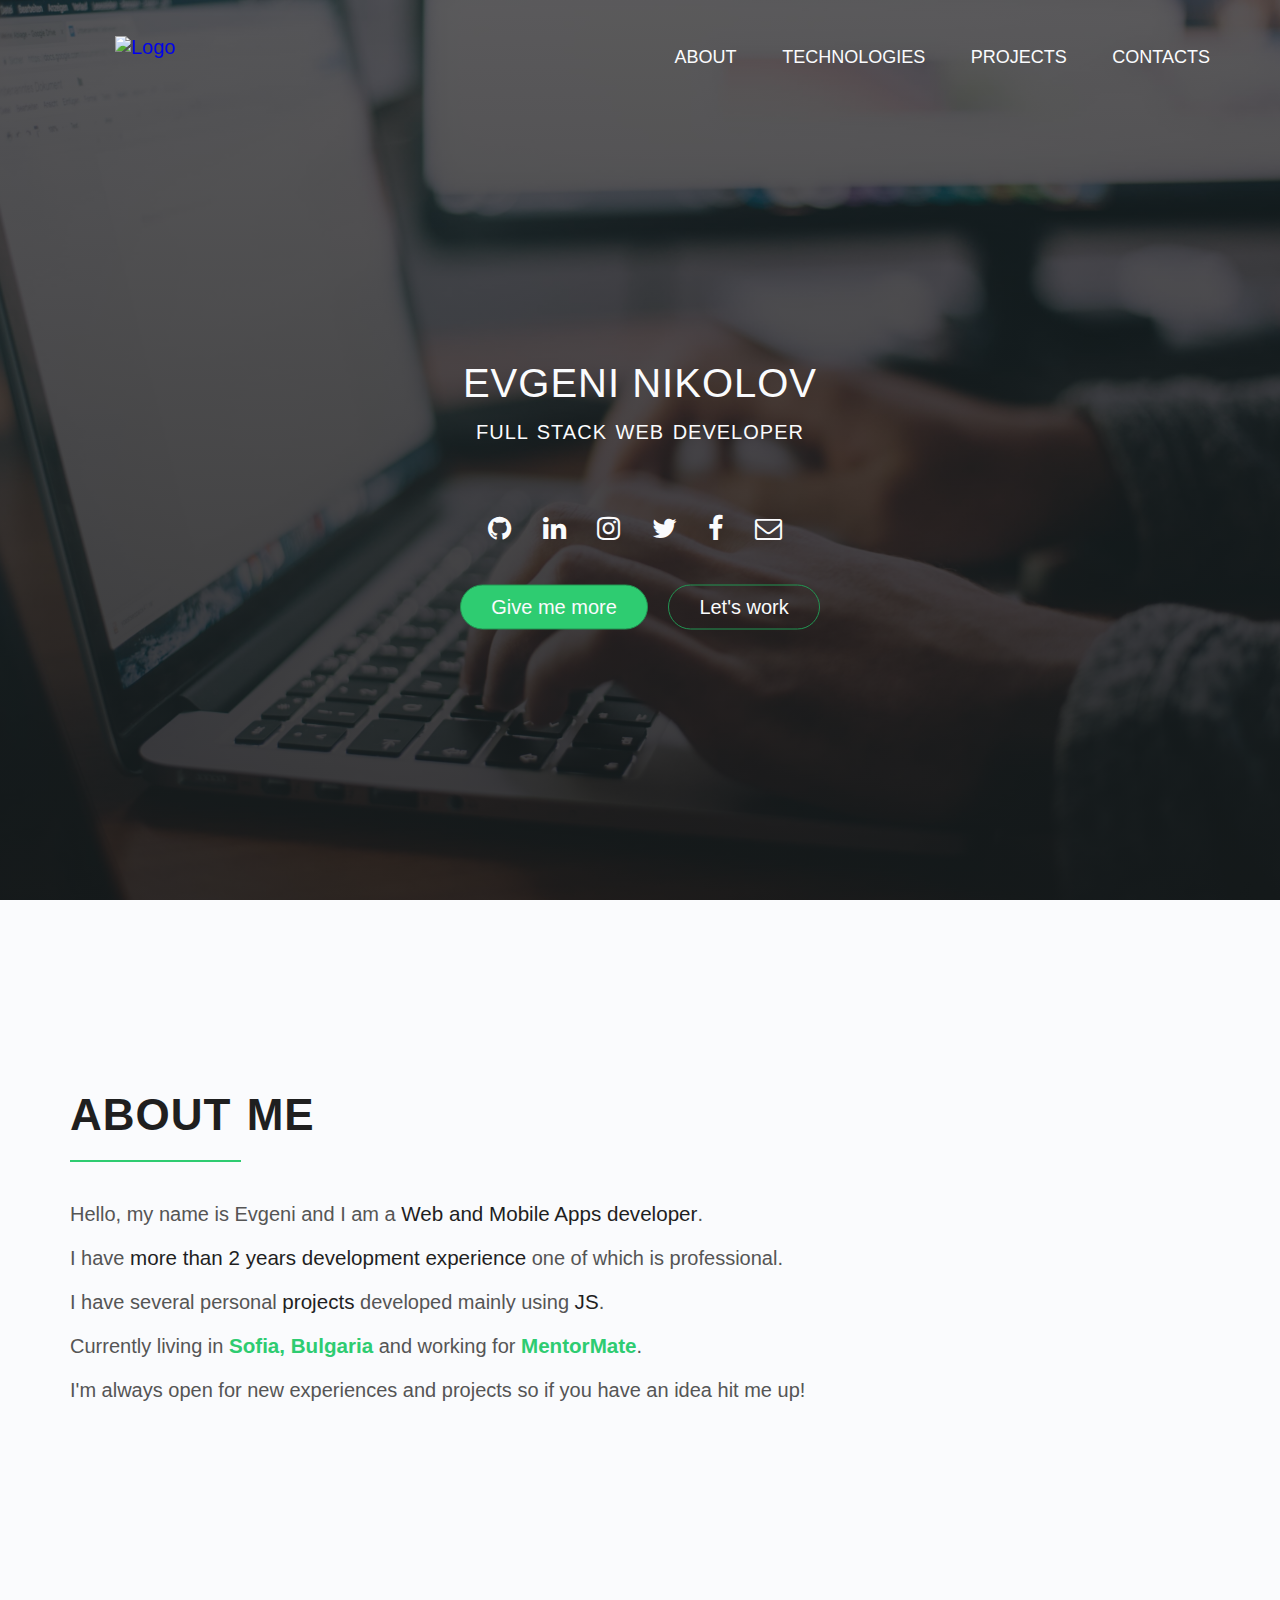
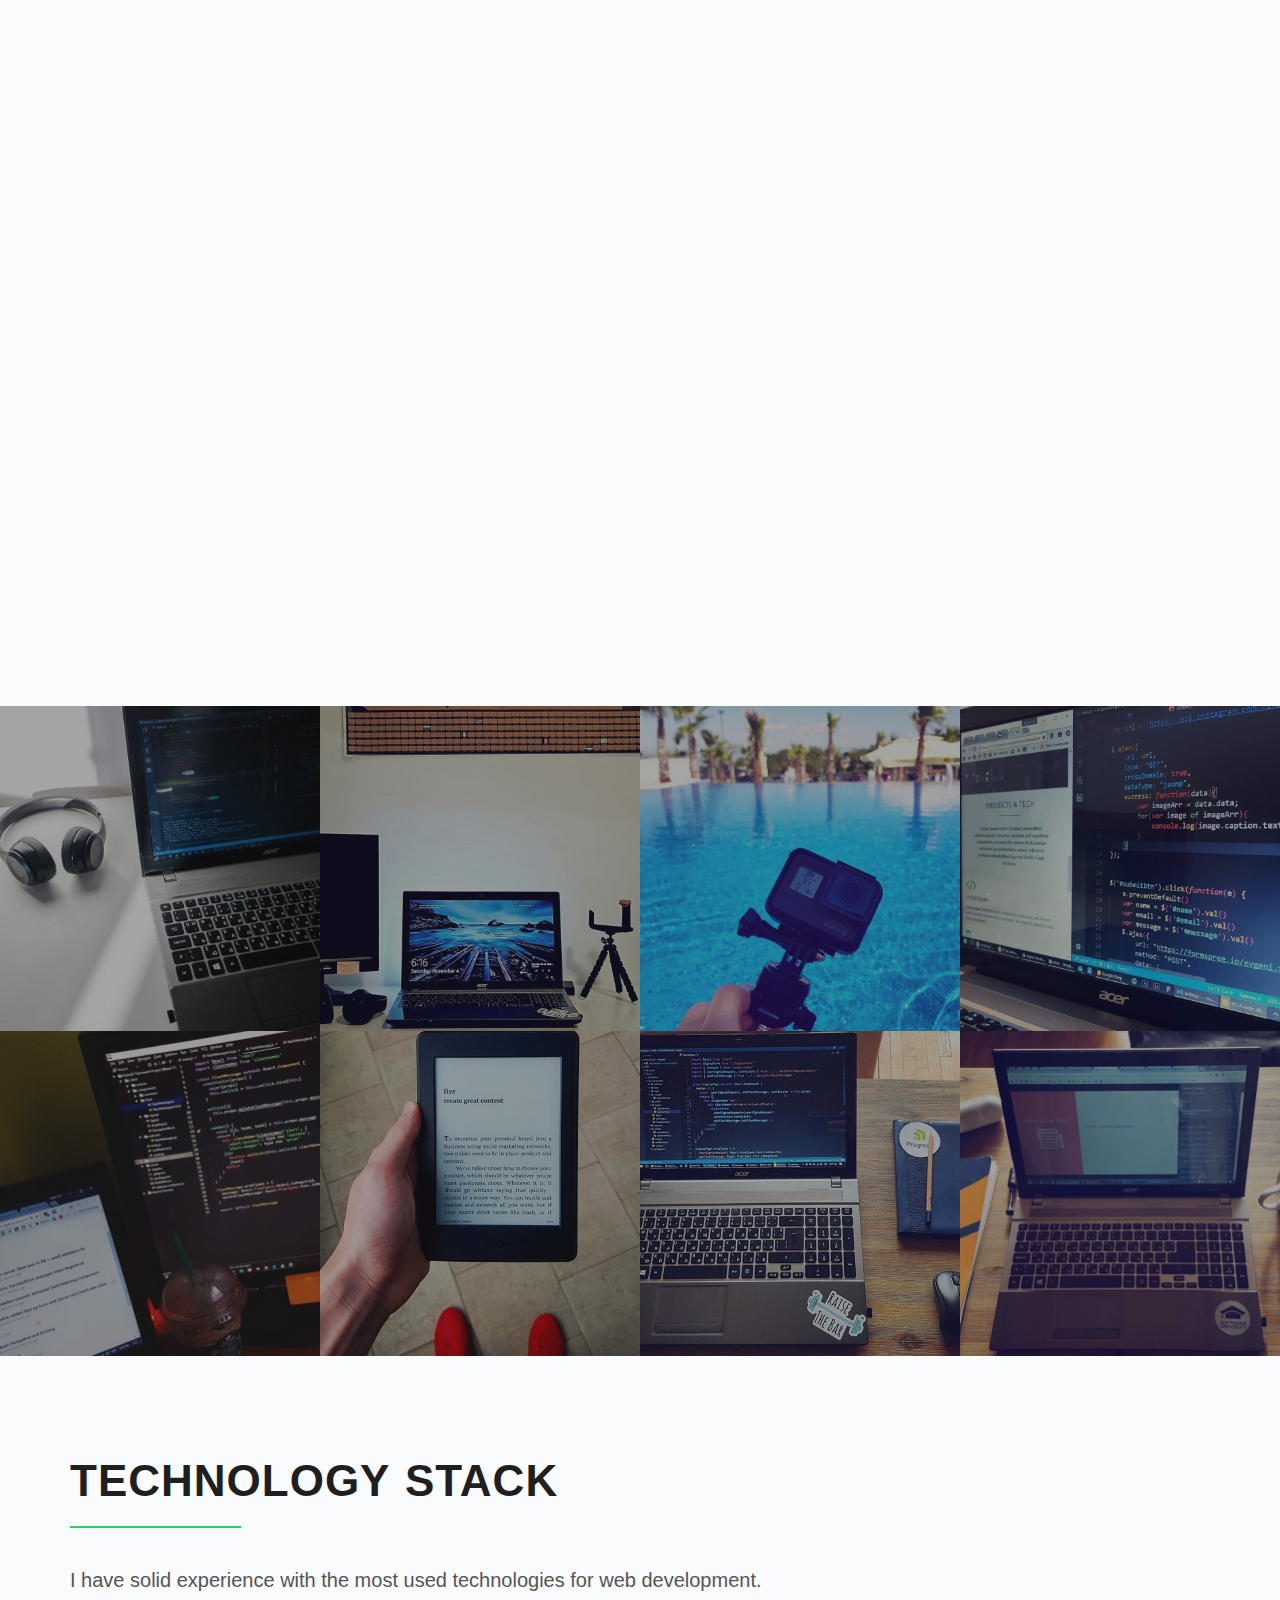
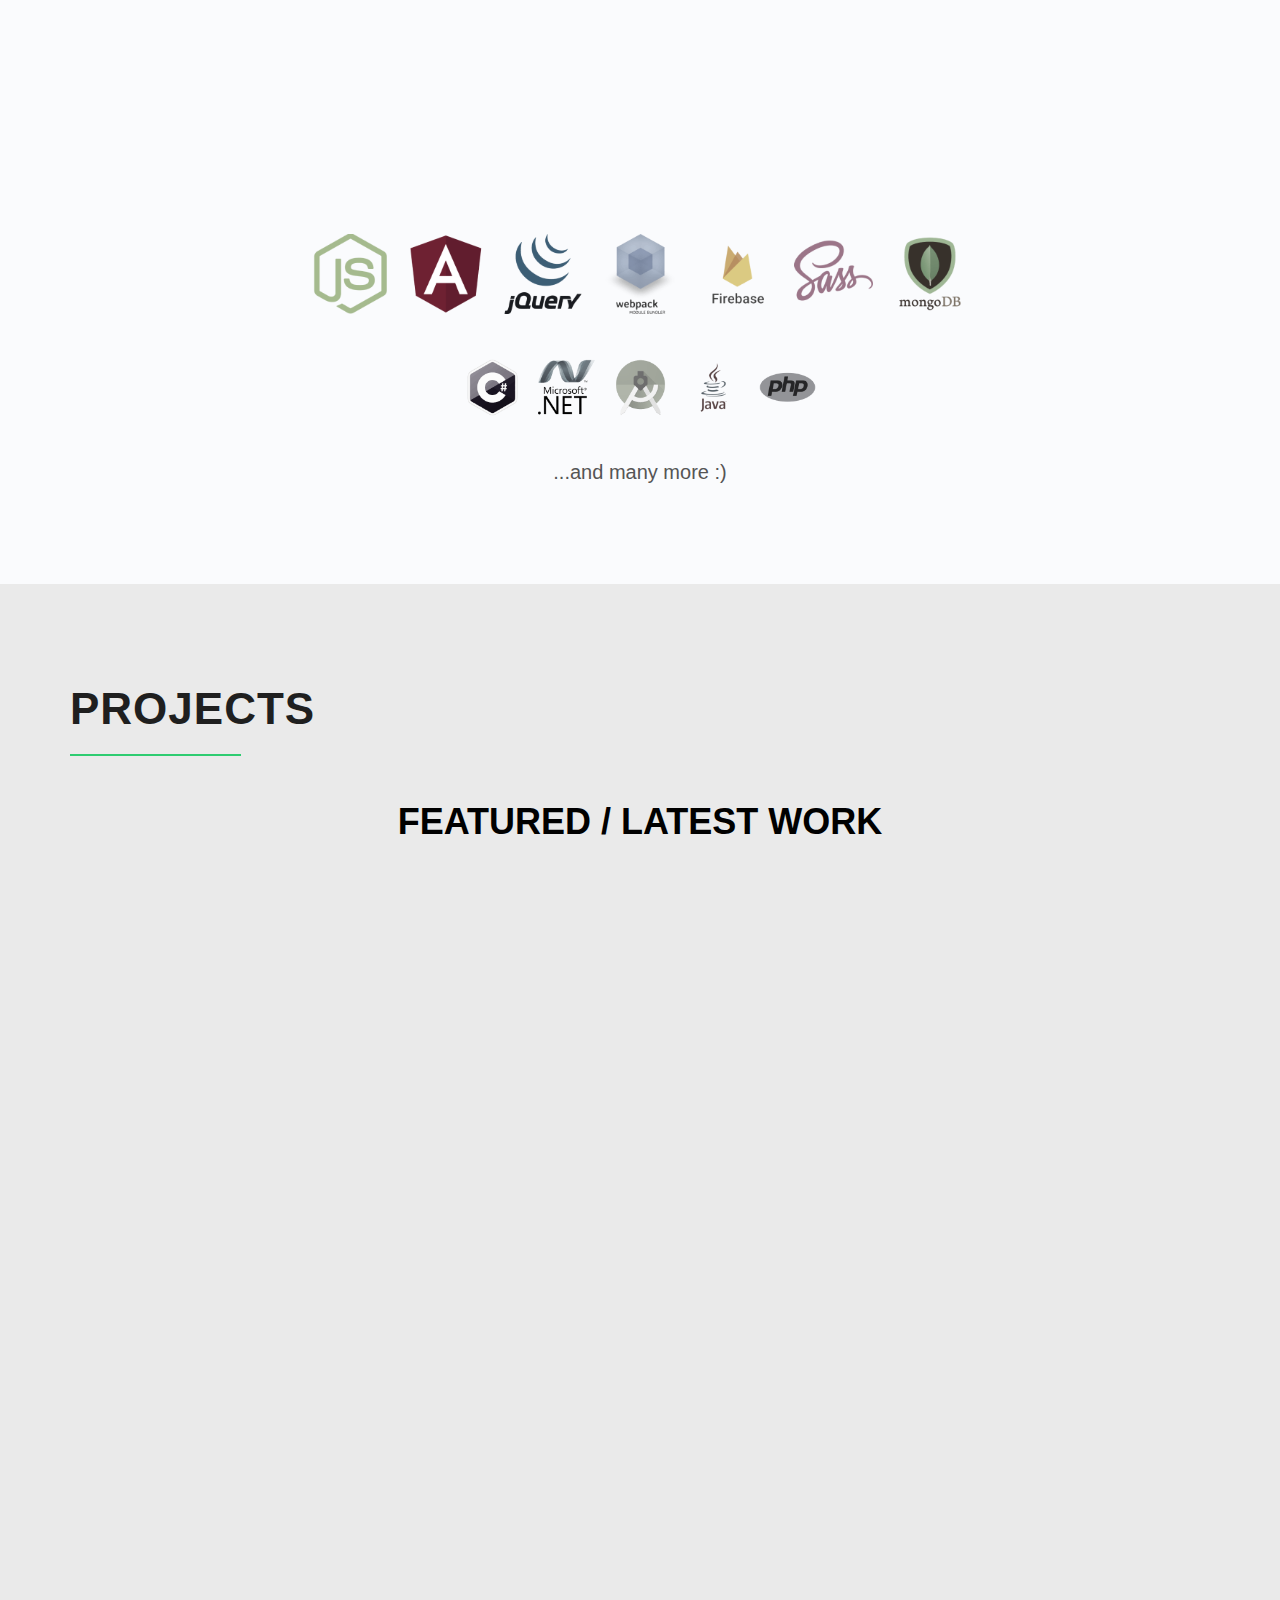
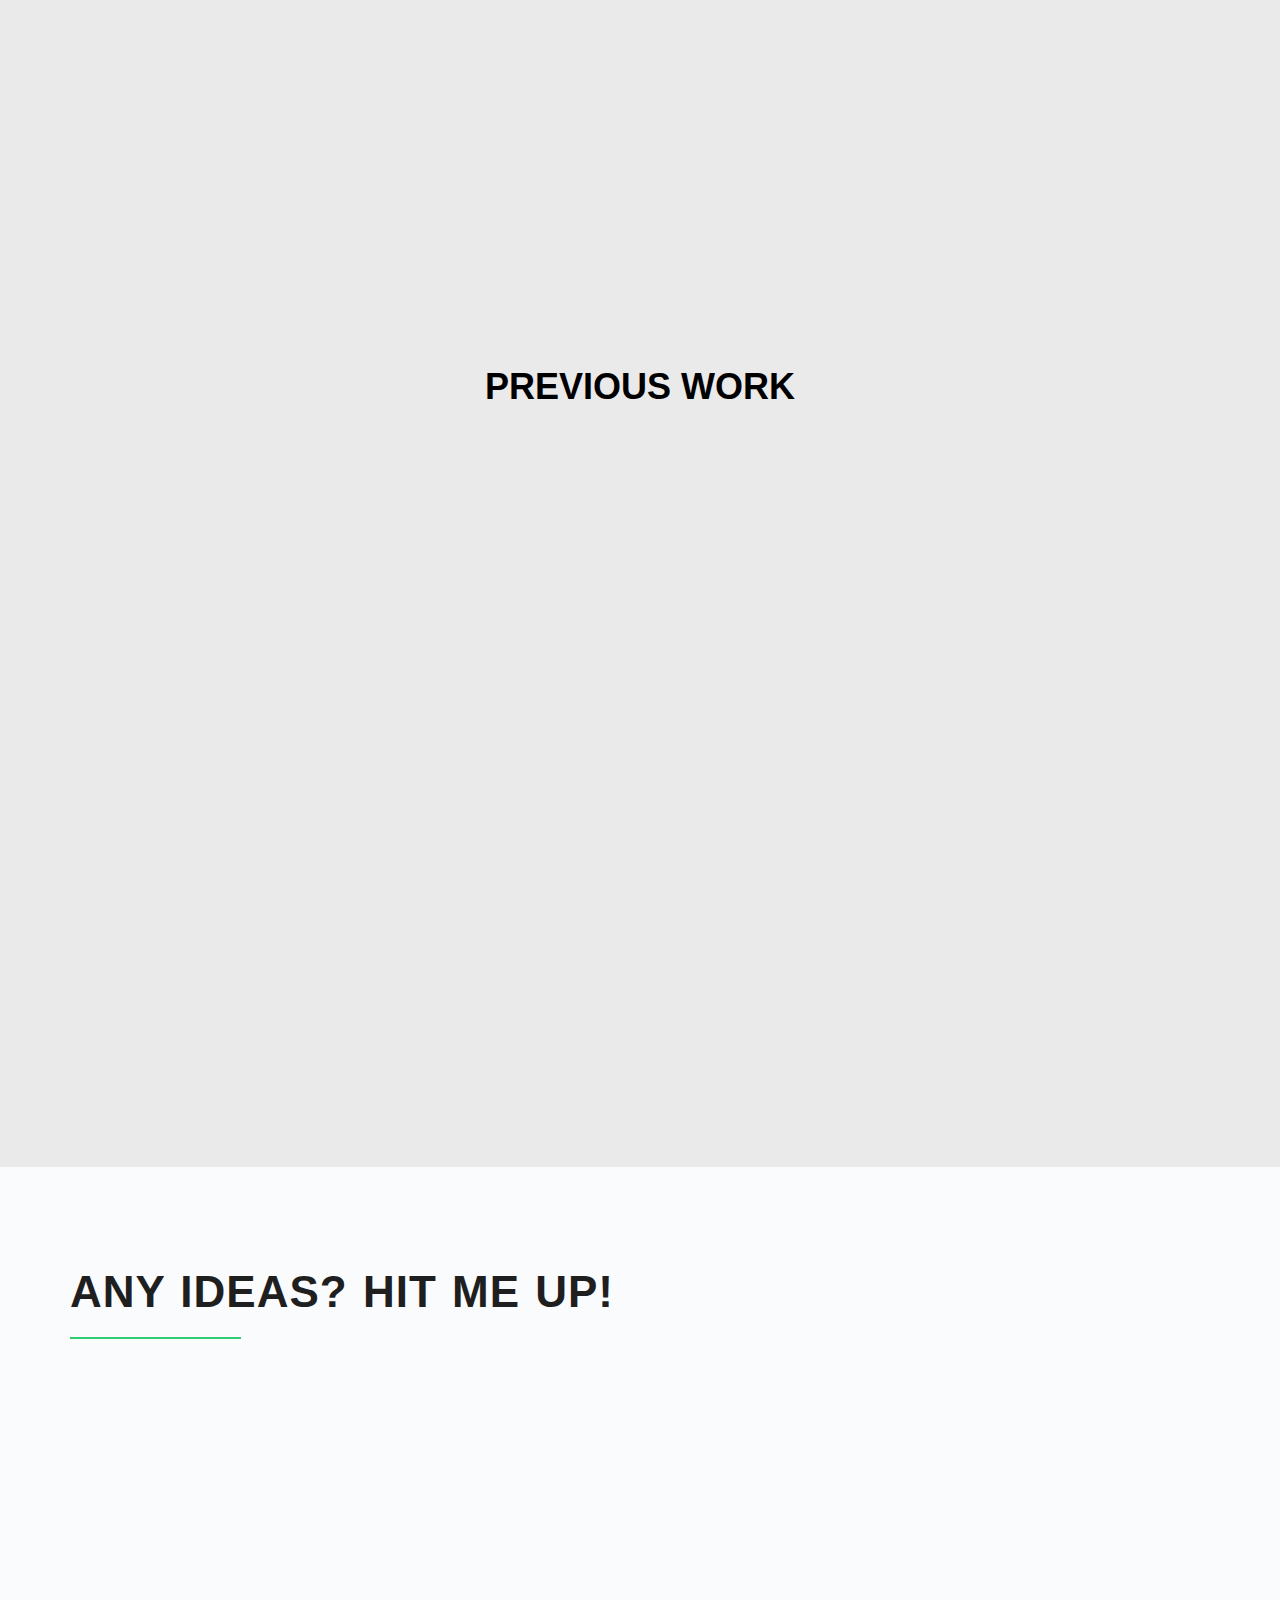
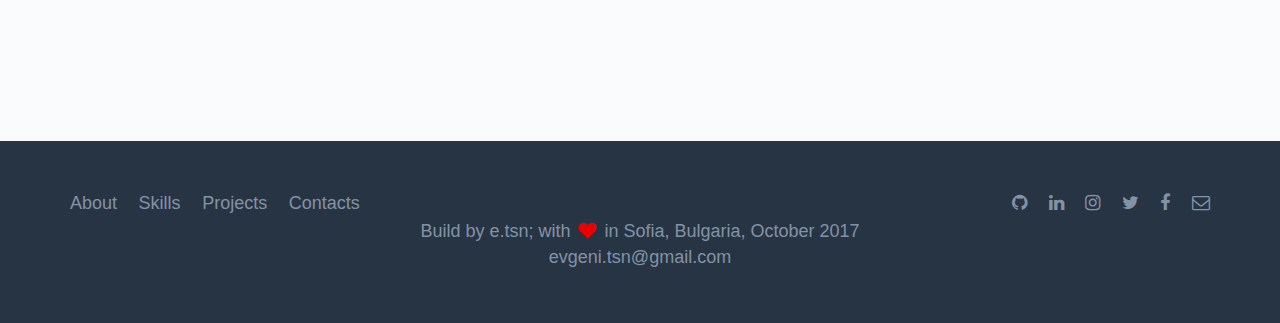
==== commit 6ed9798f: "Compressed images / Minified CSS" ====
--- a/index.html
+++ b/index.html
@@ -27,10 +27,10 @@
 
     <link rel="stylesheet" type="text/css" href="./vendors/css/normalize.css">
     <link rel="stylesheet" type="text/css" href="./vendors/css/grid.css">
-    <link rel="stylesheet" type="text/css" href="./vendors/css/animate.css">
+    <!-- <link rel="stylesheet" type="text/css" href="./vendors/css/animate.css"> -->
     <link rel="stylesheet" type="text/css" href="./vendors/css/font-awesome.min.css">
-    <link rel="stylesheet" type="text/css" href="./resources/css/style.css">
-    <link rel="stylesheet" type="text/css" href="./resources/css/queries.css">
+    <link rel="stylesheet" type="text/css" href="./resources/css/style.min.css">
+    <link rel="stylesheet" type="text/css" href="./resources/css/queries.min.css">
     <!--<link href="https://fonts.googleapis.com/css?family=Lato:100,300,300i,400" rel="stylesheet">-->
     <!-- <link href="https://fonts.googleapis.com/css?family=Titillium+Web:300,300i,400" rel="stylesheet"> -->
     <!-- <link href="https://fonts.googleapis.com/css?family=Roboto:900" rel="stylesheet"> -->
@@ -58,20 +58,13 @@
             <h1 class="scale-in-center-name name">Evgeni Nikolov</h1>
             <h2 class="scale-in-center-desc desc">Full Stack Web Developer</h2>
             <ul id="header-icons" class="social-links">
-                <li><a target="_blank" href="https://github.com/evgeni-tsn"><i class="fa fa-github" aria-hidden="true"></i></a></li>
-                <li><a target="_blank" href="https://www.linkedin.com/in/evgenitsn/"><i class="fa fa-linkedin" aria-hidden="true"></i></a></li>
-                <li><a target="_blank" href="https://www.instagram.com/evgeni.tsn"><i class="fa fa-instagram" aria-hidden="true"></i></a></li>
-                <li><a target="_blank" href="https://twitter.com/evgeni_tsn"><i class="fa fa-twitter" aria-hidden="true"></i></a></li>
-                <li><a target="_blank" href="https://www.facebook.com/evgeni.tsn"><i class="fa fa-facebook" aria-hidden="true"></i></a></li>
+                <li><a target="_blank" rel="noopener" href="https://github.com/evgeni-tsn"><i class="fa fa-github" aria-hidden="true"></i></a></li>
+                <li><a target="_blank" rel="noopener" href="https://www.linkedin.com/in/evgenitsn/"><i class="fa fa-linkedin" aria-hidden="true"></i></a></li>
+                <li><a target="_blank" rel="noopener" href="https://www.instagram.com/evgeni.tsn"><i class="fa fa-instagram" aria-hidden="true"></i></a></li>
+                <li><a target="_blank" rel="noopener" href="https://twitter.com/evgeni_tsn"><i class="fa fa-twitter" aria-hidden="true"></i></a></li>
+                <li><a target="_blank" rel="noopener" href="https://www.facebook.com/evgeni.tsn"><i class="fa fa-facebook" aria-hidden="true"></i></a></li>
                 <li><a target="_top" href="mailto:evgeni.tsn@gmail.com"><i class="fa fa-envelope-o" aria-hidden="true"></i></a></li>
             </ul>
-             <!-- <ul class="header-links social-links-header">
-                <li><a class="social-ig" target="_blank" href="https://www.instagram.com/evgeni.tsn">INSTAGRAM</a></li>
-                <li><a class="social-gh" target="_blank" href="https://github.com/evgeni-tsn">GITHUB</a></li>
-                <li><a class="social-li" target="_blank" href="https://www.linkedin.com/in/evgenitsn/">LINKEDIN</a></li>
-                <li><a class="social-tw" target="_blank" href="https://twitter.com/evgeni_tsn">TWITTER</a></li>
-                <li><a class="social-fb" target="_blank" href="https://www.facebook.com/evgeni.tsn">FACEBOOK</a></li>
-            </ul>  -->
             <div class="call-to-action-buttons">
                 <a class="btn btn-full js-scroll-to-start" href="#">Give me more</a>
                 <a class="btn btn-ghost js-scroll-to-contact" href="#">Let's work</a>
@@ -83,7 +76,7 @@
         <div class="row">
             <h2 class="section-header">About Me</h2>
             <p class="long-copy">
-                Hello, my name is Evgeni and I am a <strong>Web and Mobile Apps developer</strong>.<br>I have <strong>more than 2 years development experience</strong> one of which is professional. <br>I have several personal <strong>projects</strong> developed mainly using <strong>JS</strong>.<br>Currently living in <a href="https://www.google.com/maps/place/Sofia,+Bulgaria/" target="_blank">Sofia, Bulgaria</a> and working for <a href="https://mentormate.com/" target="_blank">MentorMate</a>.
+                Hello, my name is Evgeni and I am a <strong>Web and Mobile Apps developer</strong>.<br>I have <strong>more than 2 years development experience</strong> one of which is professional. <br>I have several personal <strong>projects</strong> developed mainly using <strong>JS</strong>.<br>Currently living in <a href="https://www.google.com/maps/place/Sofia,+Bulgaria/" target="_blank" rel="noopener">Sofia, Bulgaria</a> and working for <a href="https://mentormate.com/" target="_blank" rel="noopener">MentorMate</a>.<br>I'm always open for new experiences and projects so if you have an idea hit me up!
             </p>
         </div>
 
@@ -174,7 +167,7 @@
             <div class="row">
                 <h2 class="section-header">Technology Stack</h2>
                 <p class="long-copy">
-                    Basically the technologies I love and using them everyday
+                    I have solid experience with the most used technologies for web development.
                 </p>
             </div>
 
@@ -227,7 +220,7 @@
                             </ul>
                         </div>
                         <div class="action-buttons">
-                            <a href="https://github.com/evgeni-tsn/Motivy" target="_blank">GITHUB REPO</a>
+                            <a href="https://github.com/evgeni-tsn/Motivy" target="_blank" rel="noopener">GITHUB REPO</a>
                             <a href="#" class="disabled-links">WIP</a>
                         </div>
                     </div>
@@ -250,8 +243,8 @@
                             </ul>
                         </div>
                         <div class="action-buttons">
-                            <a href="https://github.com/evgeni-tsn/evgeni-tsn.github.io" target="_blank">GITHUB REPO</a>
-                            <a href="https://evgeni-tsn.github.io" target="_blank">DEMO</a>
+                            <a href="https://github.com/evgeni-tsn/evgeni-tsn.github.io" target="_blank" rel="noopener">GITHUB REPO</a>
+                            <a href="https://evgeni-tsn.github.io" target="_blank" rel="noopener">DEMO</a>
                         </div>
                     </div>
                     <div class="col span-1-of-2 box fl js-tilt">
@@ -279,7 +272,7 @@
                         </ul>
                     </div>
                     <div class="action-buttons">
-                        <a href="https://github.com/evgeni-tsn/Fakebook-Teamwork-Project" target="_blank">GITHUB REPO</a>
+                        <a href="https://github.com/evgeni-tsn/Fakebook-Teamwork-Project" target="_blank" rel="noopener">GITHUB REPO</a>
                         <!-- <a href="https://evgeni-tsn.github.io" target="_blank">DEMO</a> -->
                     </div>
                     <img class="project-screenshots js-tilt" src="./resources/images/Fakebook.png" alt="Fakebook screenshot">
@@ -299,7 +292,7 @@
                         </ul>
                     </div>
                     <div class="action-buttons">
-                        <a href="https://github.com/evgeni-tsn/Pucanka-MultiplayerTanksGame-Project" target="_blank">GITHUB REPO</a>
+                        <a href="https://github.com/evgeni-tsn/Pucanka-MultiplayerTanksGame-Project" target="_blank" rel="noopener">GITHUB REPO</a>
                         <!-- <a href="http://pucanka.herokuapp.com" target="_blank">DEMO</a> -->
                     </div>
                     <img class="project-screenshots js-tilt" src="./resources/images/Pucanka.png" alt="Pucanka screenshot">
@@ -318,7 +311,7 @@
                         </ul>
                     </div>
                     <div class="action-buttons">
-                        <a href="https://github.com/evgeni-tsn/Pictify-AngularJS-Project" target="_blank">GITHUB REPO</a>
+                        <a href="https://github.com/evgeni-tsn/Pictify-AngularJS-Project" target="_blank" rel="noopener">GITHUB REPO</a>
                         <!-- <a href="https://evgeni-tsn.github.io" target="_blank">DEMO</a> -->
                     </div>
                     <img class="project-screenshots js-tilt" src="./resources/images/Pictify.png" alt="Pictify screenshot">
@@ -328,7 +321,7 @@
 
     <section class="section-form js-section-contact" id="contacts">
         <div class="row">
-            <h2 class="section-header">Do you want to work together?</h2>
+            <h2 class="section-header">Any Ideas? Hit me up!</h2>
         </div>
         <div class="row js-wp-4">
             <form class="contact-form">
@@ -379,11 +372,11 @@
             </div>
             <div class="col span-1-of-2">
                 <ul class="social-links">
-                    <li><a target="_blank" href="https://github.com/evgeni-tsn"><i class="fa fa-github" aria-hidden="true"></i></a></li>
-                    <li><a target="_blank" href="https://www.linkedin.com/in/evgenitsn/"><i class="fa fa-linkedin" aria-hidden="true"></i></a></li>
-                    <li><a target="_blank" href="https://www.instagram.com/evgeni.tsn"><i class="fa fa-instagram" aria-hidden="true"></i></a></li>
-                    <li><a target="_blank" href="https://twitter.com/evgeni_tsn"><i class="fa fa-twitter" aria-hidden="true"></i></a></li>
-                    <li><a target="_blank" href="https://www.facebook.com/evgeni.tsn"><i class="fa fa-facebook" aria-hidden="true"></i></a></li>
+                    <li><a target="_blank" rel="noopener" href="https://github.com/evgeni-tsn"><i class="fa fa-github" aria-hidden="true"></i></a></li>
+                    <li><a target="_blank" rel="noopener" href="https://www.linkedin.com/in/evgenitsn/"><i class="fa fa-linkedin" aria-hidden="true"></i></a></li>
+                    <li><a target="_blank" rel="noopener" href="https://www.instagram.com/evgeni.tsn"><i class="fa fa-instagram" aria-hidden="true"></i></a></li>
+                    <li><a target="_blank" rel="noopener" href="https://twitter.com/evgeni_tsn"><i class="fa fa-twitter" aria-hidden="true"></i></a></li>
+                    <li><a target="_blank" rel="noopener" href="https://www.facebook.com/evgeni.tsn"><i class="fa fa-facebook" aria-hidden="true"></i></a></li>
                     <li><a target="_top" href="mailto:evgeni.tsn@gmail.com"><i class="fa fa-envelope-o" aria-hidden="true"></i></a></li>
                 </ul>
             </div>
--- a/resources/css/style.min.css
+++ b/resources/css/style.min.css
@@ -0,0 +1 @@
+h1,h2{letter-spacing:1px}@font-face{font-family:Adam;src:url('../fonts/ADAM.CG PRO.otf')}@font-face{font-family:Avenir;src:url(../fonts/avenir-next-lt-pro-594537bb0d333.otf) format('opentype')}@font-face{font-family:Avenir-Bold;src:url('../fonts/Avenir Next Bold.otf') format('opentype')}@font-face{font-family:Remachine;src:url(../fonts/RemachineScript_Personal_Use.ttf) format('truetype')}@-webkit-keyframes move{0%{top:45%;left:45%}100%{top:4%;left:9%}}@keyframes move{0%{top:45%;left:45%}100%{top:4%;left:9%}}@-webkit-keyframes heartbeat{from{-webkit-transform:scale(1);transform:scale(1);-webkit-transform-origin:center center;transform-origin:center center;-webkit-animation-timing-function:ease-out;animation-timing-function:ease-out}10%{-webkit-transform:scale(.91);transform:scale(.91);-webkit-animation-timing-function:ease-in;animation-timing-function:ease-in}17%{-webkit-transform:scale(.98);transform:scale(.98);-webkit-animation-timing-function:ease-out;animation-timing-function:ease-out}33%{-webkit-transform:scale(.87);transform:scale(.87);-webkit-animation-timing-function:ease-in;animation-timing-function:ease-in}45%{-webkit-transform:scale(1);transform:scale(1);-webkit-animation-timing-function:ease-out;animation-timing-function:ease-out}}@keyframes heartbeat{from{-webkit-transform:scale(1);transform:scale(1);-webkit-transform-origin:center center;transform-origin:center center;-webkit-animation-timing-function:ease-out;animation-timing-function:ease-out}10%{-webkit-transform:scale(.91);transform:scale(.91);-webkit-animation-timing-function:ease-in;animation-timing-function:ease-in}17%{-webkit-transform:scale(.98);transform:scale(.98);-webkit-animation-timing-function:ease-out;animation-timing-function:ease-out}33%{-webkit-transform:scale(.87);transform:scale(.87);-webkit-animation-timing-function:ease-in;animation-timing-function:ease-in}45%{-webkit-transform:scale(1);transform:scale(1);-webkit-animation-timing-function:ease-out;animation-timing-function:ease-out}}.scale-in-center-name{-webkit-animation:scale-in-center 1.5s cubic-bezier(.25,.46,.45,.94) both;animation:scale-in-center 1.5s cubic-bezier(.25,.46,.45,.94) both}.scale-in-center-desc{-webkit-animation:scale-in-center 2s cubic-bezier(0,.46,.45,.94) both;animation:scale-in-center 2s cubic-bezier(0,.46,.45,.94) both}@-webkit-keyframes scale-in-center{0%{-webkit-transform:scale(0);transform:scale(0);opacity:1}100%{-webkit-transform:scale(1);transform:scale(1);opacity:1}}@keyframes scale-in-center{0%{-webkit-transform:scale(0);transform:scale(0);opacity:1}100%{-webkit-transform:scale(1);transform:scale(1);opacity:1}}@-webkit-keyframes fadeinout{0%{opacity:1}100%{opacity:0}}@keyframes fadeinout{0%{opacity:1}100%{opacity:0}}#black-overlay{position:absolute;z-index:9998;background:#000;opacity:0;width:100%;height:100%;-webkit-animation:fadeinout 2s ease-in;animation:fadeinout 2s ease-in}*{margin:0;padding:0;box-sizing:border-box}:focus{outline:0}body,html{background-color:#fafbfd;color:#555;font-family:Avenir,sans-serif;font-weight:300;font-size:20px;text-rendering:optimizeLegibility;overflow-x:hidden}.name,.section-header{font-family:Adam,sans-serif}.clearfix{zoom:1}.clearfix:after{content:'.';clear:both;display:block;height:0;visibility:hidden}.row{max-width:1140px;margin:0 auto}section{padding:100px 0}.box{padding:1%}.name{font-size:200%;margin-top:0;margin-bottom:15px}.desc{font-size:100%;margin-bottom:70px}h1,h2,h3{font-weight:400;text-transform:uppercase}h2{font-size:220%;word-spacing:2px;text-align:center;margin-bottom:30px}h3{font-size:110%}.section-header{font-weight:900;text-align:left;color:#1f1f1f}.section-header:after{display:block;height:2px;background-color:#2ECC71;content:" ";width:15%;margin-top:20px}.desc,.name{color:#fafbfd}#projects{background-color:#EAEAEA}.long-copy{line-height:145%;width:70%;text-align:left}.action-buttons a,.hero-text-box,.project-desc,.section-features ul,.section-heading,footer p{text-align:center}.box p{font-size:90%;line-height:145%}.icon-big{font-size:250%;display:block;color:#2ECC71;margin-bottom:10px}.btn:link,.btn:visited,input[type=submit]{display:inline-block;padding:10px 30px;font-weight:300;text-decoration:none;border-radius:200px;-webkit-transition:background-color .6s,border .6s,color .6s;transition:background-color .6s,border .6s,color .6s}.btn-full:link,.btn-full:visited,input[type=submit]{background-color:#2ECC71;color:#fafbfd;margin-right:15px;border:1px solid #229552}.btn:active,.btn:hover,input[type=submit]:active,input[type=submit]:hover{background-color:#229552}.btn-ghost:link,.btn-ghost:visited{border:1px solid #229552;color:#fafbfd}header{background-image:-webkit-linear-gradient(rgba(23,23,23,.7),rgba(23,23,23,.85)),url(../images/glenn-carstens-peters-203007.jpg);background-image:linear-gradient(rgba(23,23,23,.7),rgba(23,23,23,.85)),url(../images/glenn-carstens-peters-203007.jpg);background-size:cover;background-position:center;height:110vh;background-attachment:fixed}.hero-text-box{position:absolute;width:1140px;top:55%;left:50%;-webkit-transform:translate(-50%,-50%);transform:translate(-50%,-50%)}.logo,.logo-black{width:auto;float:left}.logo{height:50px;padding-left:20px;margin-top:30px;-webkit-transition:all .4s ease-in-out;transition:all .4s ease-in-out}.logo-black{display:none;height:40px;padding:5px 5px 5px 20px;margin:7px 0;-webkit-transition:all .4s ease-in-out;transition:all .4s ease-in-out}.logo-black:hover,.logo:hover{-webkit-transform:scale(1.1);transform:scale(1.1);-webkit-animation:heartbeat 1.5s ease-in-out infinite both;animation:heartbeat 1.5s ease-in-out infinite both}.main-nav{font-family:Avenir,sans-serif;margin-top:45px;float:right;list-style:none}.main-nav li{display:inline-block;margin-left:40px}.main-nav li a:link,.main-nav li a:visited{text-transform:uppercase;font-size:90%;padding:4px 0;color:#fafbfd;text-decoration:none;border-bottom:2px solid transparent;-webkit-transition:border-bottom .6s;transition:border-bottom .6s}.main-nav li a:active,.main-nav li a:hover{border-bottom:2px solid #2ECC71}.mobile-nav-icon{float:right;margin-top:30px;cursor:pointer;display:none;padding-right:20px;padding-top:5px}.mobile-nav-icon i{font-size:180%;color:#fafbfd}.sticky{position:fixed;top:0;left:0;width:100%;background-color:#F2F2F2;box-shadow:0 4px 40px #828282;z-index:9999}.sticky .main-nav{margin-top:18px}.sticky .main-nav li a:link,.sticky .main-nav li a:visited{padding:14px 0;color:#555}.sticky .logo{display:none}.sticky .logo-black{display:block}.fl,.fl-only{display:flex}#animate{height:50px;position:absolute;top:4%;left:9%;z-index:9999;-webkit-animation:move 1s ease-in both;animation:move 1s ease-in both;backface-visibility:hidden;perspective:1000}#projects .card-outline{flex:1;padding:2% 1em;border-radius:8px;background:#fafbfd;opacity:.9;box-shadow:-2px 4px 2px rgba(0,0,0,.25)}.fl{height:100%;align-items:center;justify-content:center}.project-screenshots{max-width:100%;border-radius:5px}.action-buttons{margin-top:30px}.action-buttons a{margin:15px auto 0;display:block;font-size:.8em;text-decoration:none;line-height:40px;width:70%;height:40px;border:0;color:#fff;background:linear-gradient(340.11deg,#1FBE55 -75.81%,#38F9D7 173.34%);border-radius:30px}.action-buttons a:hover{opacity:.8;-webkit-transition:all .4s ease-in-out;transition:all .4s ease-in-out}.action-buttons .disabled-links{background:grey;pointer-events:none;cursor:default}.proj-logo{width:30%;margin:0 auto 5%;display:block}.proj-name{font-weight:700;color:#000;margin-bottom:6%;font-size:140%}.section-heading{color:#000;font-size:1.8em;margin-bottom:3%;margin-top:4%;font-weight:700}.secondary-proj-heading{margin-top:7%}.project-desc:after{display:block;height:2px;background-color:#2ECC71;content:" ";width:60%;margin:10px auto 0}.section-features ul{margin-top:20px;list-style-type:none}.section-features ul li{border:2px solid #2ECC71;box-sizing:border-box;border-radius:5px;display:inline-block;padding:2%;margin:1%;font-size:.7em}.secondary-proj{padding-top:3%!important}.secondary-proj ul li{padding:1.5%}.secondary-proj .action-buttons{margin:6% auto 12%;text-align:center}.secondary-proj a{line-height:40px;width:80%}.section-features .long-copy{margin-bottom:50px;line-height:220%}.section-features .long-copy strong{font-size:103%;color:#1f1f1f}.section-features .long-copy a{font-size:103%;font-weight:700}.about-row-heading{display:flex;align-items:center;margin-bottom:15px}.about-row-heading i{margin-right:10px;padding-right:10px;transition:margin .3s}.sub-about-heading{margin-bottom:10px}.section-thumbnails{padding:0}.thumbnails-showcase{list-style:none;width:100%}.thumbnails-showcase li{display:block;float:left;width:25%}.thumb-photo{width:100%;margin:0;overflow:hidden;background-color:#1f1f1f}.thumb-photo img{opacity:.6;width:100%;height:auto;-webkit-transform:scale(1.15);transform:scale(1.15);-webkit-transition:transform .5s,opacity 1s;-webkit-transition:opacity 1s,-webkit-transform .5s;transition:opacity 1s,-webkit-transform .5s;transition:transform .5s,opacity 1s;transition:transform .5s,opacity 1s,-webkit-transform .5s}.thumb-photo img:hover{opacity:1;-webkit-transform:scale(1.05);transform:scale(1.05)}.contact-form{width:50%;margin:0 auto}input[type=email],input[type=text],textarea{width:100%;padding:7px 7px 7px 20px;border-radius:12px;border:1px solid #fff;background-color:#EAEAEA}footer{background-color:#273444;padding:50px}.footer-nav{list-style:none;float:left}.header-links{margin-bottom:50px;float:none!important}.header-links li a{color:#fafbfd!important}#header-icons{float:none;margin-bottom:40px}#header-icons a{margin-right:10px;color:#fafbfd;font-size:150%}.social-links,.social-links-header{list-style:none;float:right}.footer-nav li,.social-links li,.social-links-header li{display:inline-block;margin-right:16px;font-size:18px}.footer-nav li:last-child,.main-techs img:last-child,.secondary-techs img:last-child,.social-links li:last-child,.social-links-header li:last-child,.third-techs img:last-child{margin-right:0}.footer-nav li a:link,.footer-nav li a:visited,.social-links li a:link,.social-links li a:visited,.social-links-header li a:link,.social-links-header li a:visited{text-decoration:none;border:0;color:#8492A6;-webkit-transition:color .3s;transition:color .3s}.footer-nav li a:active,.footer-nav li a:hover{text-decoration:none;border:0;color:#fafbfd}.fa-facebook,.fa-github,.fa-instagram,.fa-linkedin,.fa-twitter{-webkit-transition:color .3s;transition:color .3s}.main-techs .tech-logo,.main-techs .tech-logo:hover,.secondary-techs .tech-logo,.secondary-techs .tech-logo:hover,.third-techs .tech-logo,.third-techs .tech-logo:hover{-webkit-transition:.3s ease-in-out;-moz-transition:.3s ease-in-out;-o-transition:.3s ease-in-out}.fa-facebook:hover,.social-fb:hover{color:#3b5998!important}.fa-instagram:hover,.social-ig:hover{color:#c32aa3!important}.fa-linkedin:hover,.social-li:hover{color:#007bb6!important}.fa-github:hover,.social-gh:hover{color:#ddd!important}.social-gh:hover{color:#999!important}.fa-twitter:hover,.social-tw:hover{color:#00b6f1!important}footer p{color:#8492A6;font-size:90%;margin-bottom:5px}footer p:first-child{margin-top:30px}.main-techs{margin-top:20px;text-align:center}.more-techs-text,.secondary-techs,.third-techs{margin-top:40px;text-align:center}.main-techs img{width:12%;margin-right:2%}.secondary-techs img{width:7%;margin-right:1%}.third-techs img{width:5%;margin-right:1%}.main-techs .tech-logo{-webkit-filter:grayscale(40%);-moz-filter:grayscale(40%);-o-filter:grayscale(40%)}.main-techs .tech-logo:hover{-webkit-filter:grayscale(0);-moz-filter:grayscale(0);-o-filter:grayscale(0)}.secondary-techs .tech-logo{-webkit-filter:grayscale(65%);-moz-filter:grayscale(65%);-o-filter:grayscale(65%)}.secondary-techs .tech-logo:hover{-webkit-filter:grayscale(0);-moz-filter:grayscale(0);-o-filter:grayscale(0)}.third-techs .tech-logo{-webkit-filter:grayscale(90%);-moz-filter:grayscale(90%);-o-filter:grayscale(90%)}.third-techs .tech-logo:hover{-webkit-filter:grayscale(0);-moz-filter:grayscale(0);-o-filter:grayscale(0)}.js-wp-1,.js-wp-2,.js-wp-3,.js-wp-4{opacity:0;-webkit-animation-duration:.5s;animation-duration:.5s}.js-wp-1.animated,.js-wp-2.animated,.js-wp-3.animated,.js-wp-4.animated{opacity:1}.long-copy a{text-decoration:none;color:#2ECC71}#end-mail{text-decoration:none;color:#8492A6}--- a/resources/css/queries.min.css
+++ b/resources/css/queries.min.css
@@ -0,0 +1 @@
+@media only screen and (max-width:1200px){.hero-text-box{width:100%;padding:0 2%}.row{padding:0 4%}}@media only screen and (max-width:1100px){body{font-size:18px}h3{font-size:110%}section{padding:60px 0}.project-desc{font-size:75%!important}.project-screenshots{max-width:80%}.action-buttons a,.secondary-proj a{line-height:30px;height:30px}.long-copy{width:80%;margin-left:10%}.contact-form{width:80%}.icon-big{font-size:150%;margin-bottom:0}.about-row-heading i{margin-right:0}}@media only screen and (max-width:900px){h3{font-size:100%}}@media only screen and (max-width:767px){@-webkit-keyframes move{0%{top:45%;left:35%}100%{top:4%;left:9%}}@keyframes move{0%{top:45%;left:35%}100%{top:4%;left:9%}}body{font-size:16px}section{padding:30px 0}h3{font-size:110%}.section-header{text-align:center}.section-header:after{margin:5% auto 0;width:30%}.sub-about-content,.sub-about-heading{text-align:center;margin:0 20%}.fl-only{display:block}.about-row-heading{justify-content:center}.hero-text-box,.row{padding:0 4%}.col{width:100%;margin:0 0 4%}.main-nav{display:none;float:left;margin-top:35px;margin-left:25px}.sticky .main-nav,.sticky .mobile-nav-icon{margin-top:10px}.mobile-nav-icon{display:inline-block}.main-nav li{display:block}.main-nav li a:link,.main-nav li a:visited{display:block;border:0;padding:6px 0;font-size:100%}.sticky .main-nav li a:link,.sticky .main-nav li a:visited{padding:10px 0}.sticky .mobile-nav-icon i{color:#555}.sticky .logo{display:none}.sticky .logo-black{display:block}.logo{height:40px}h1{font-size:180%}h2{font-size:150%}.social-links-header li{display:block;margin:10px 0 0}.social-links li{display:inline-block;margin-top:10px}.desc{margin-bottom:50px}footer .col{display:flex;justify-content:center}.section-heading{font-size:1.3em;margin-bottom:30px}.proj-logo{margin-top:5%;width:25%}.proj-name{font-size:230%;margin-bottom:3%}.project-desc{font-size:120%!important}.section-features ul li{font-size:1em}.project-screenshots{display:none}.secondary-proj .proj-name{font-size:180%;margin-top:5%}.secondary-proj .project-desc{font-size:110%!important;margin-top:5%;margin-left:5%;margin-right:5%}}@media only screen and (max-height :470px){#header-icons,.desc{margin-bottom:15px}.logo{height:35px}.desc{font-size:80%}.name{margin-top:15px;font-size:130%}.main-nav li a:link,.main-nav li a:visited{font-size:75%}}@media only screen and (max-width:480px){section{padding:45px 0}.section-features .long-copy{line-height:200%}.contact-form{width:100%}.btn:link,.btn:visited,input[type=submit]{margin:0 0 10px;width:60%}.main-techs img{width:17%}.secondary-techs img{width:10%}.secondary-techs{margin-top:35px}.third-techs img{width:9%}.third-techs{margin-top:30px}}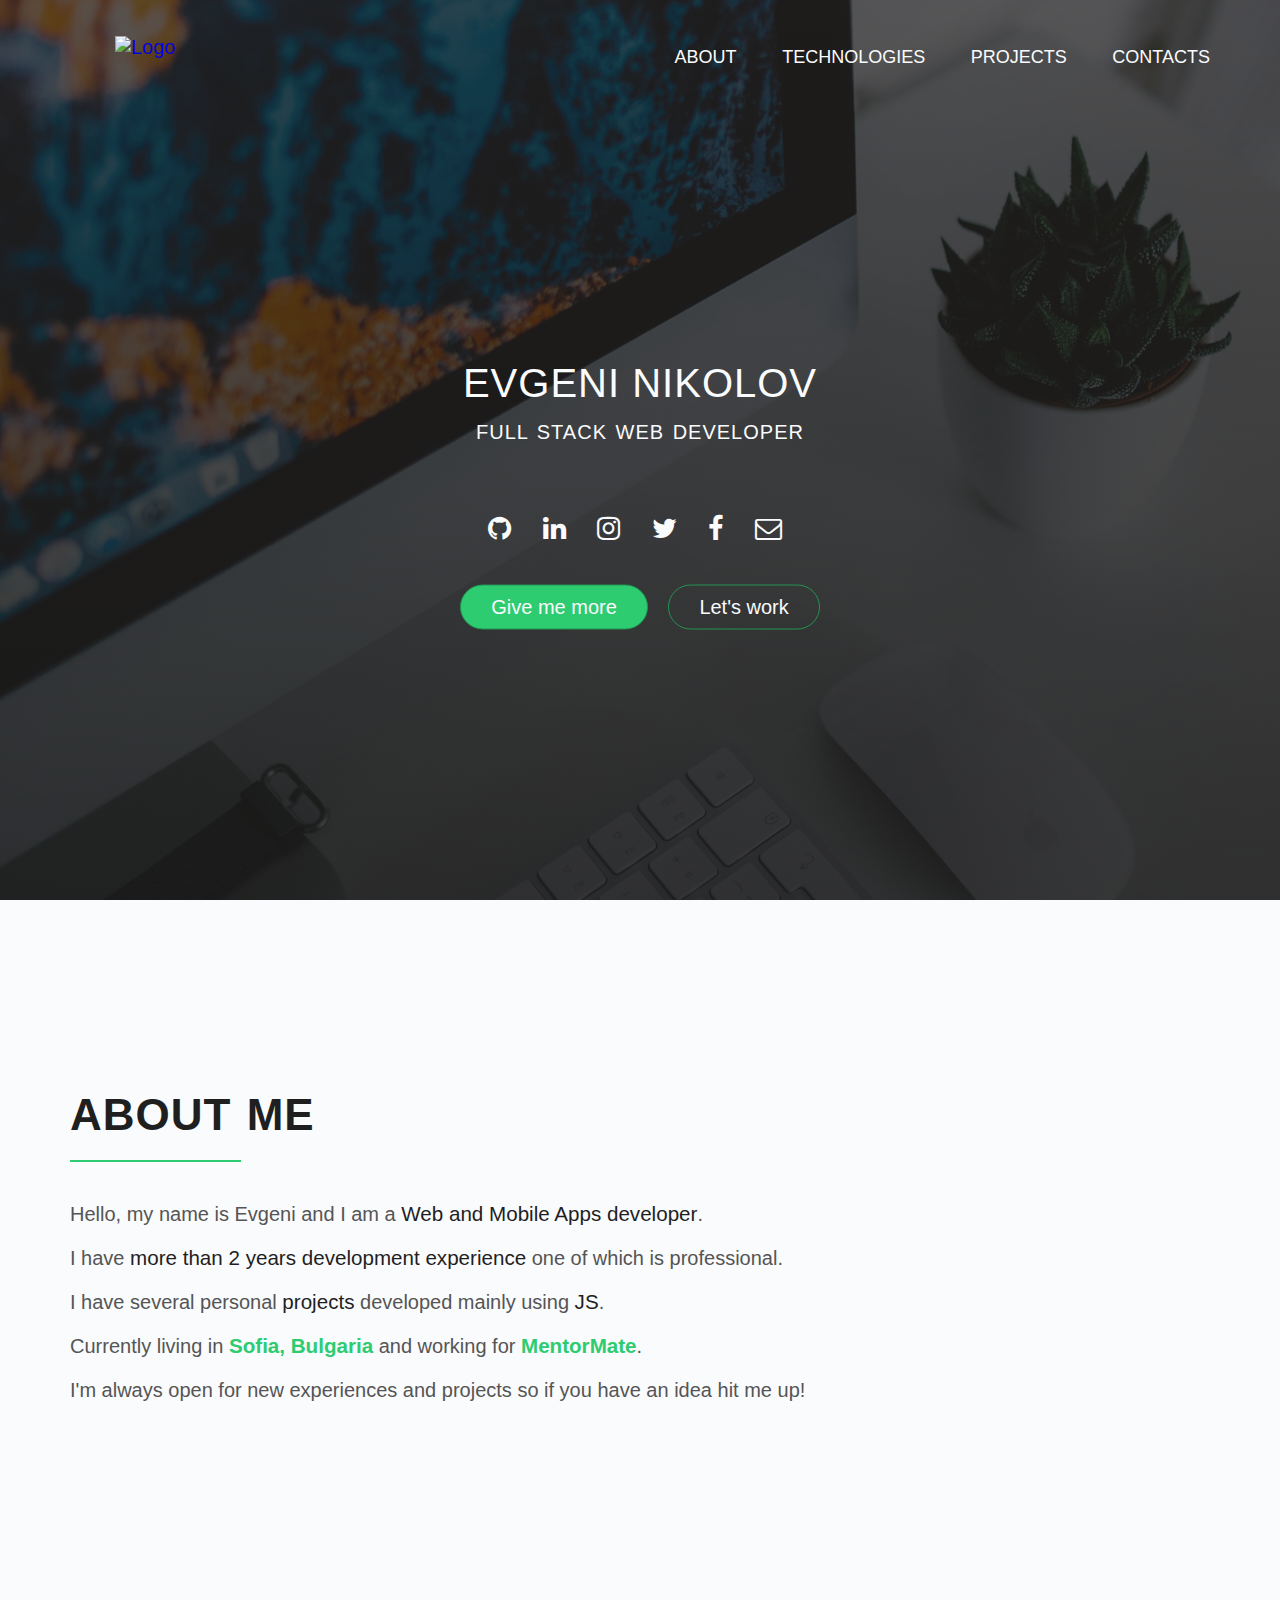
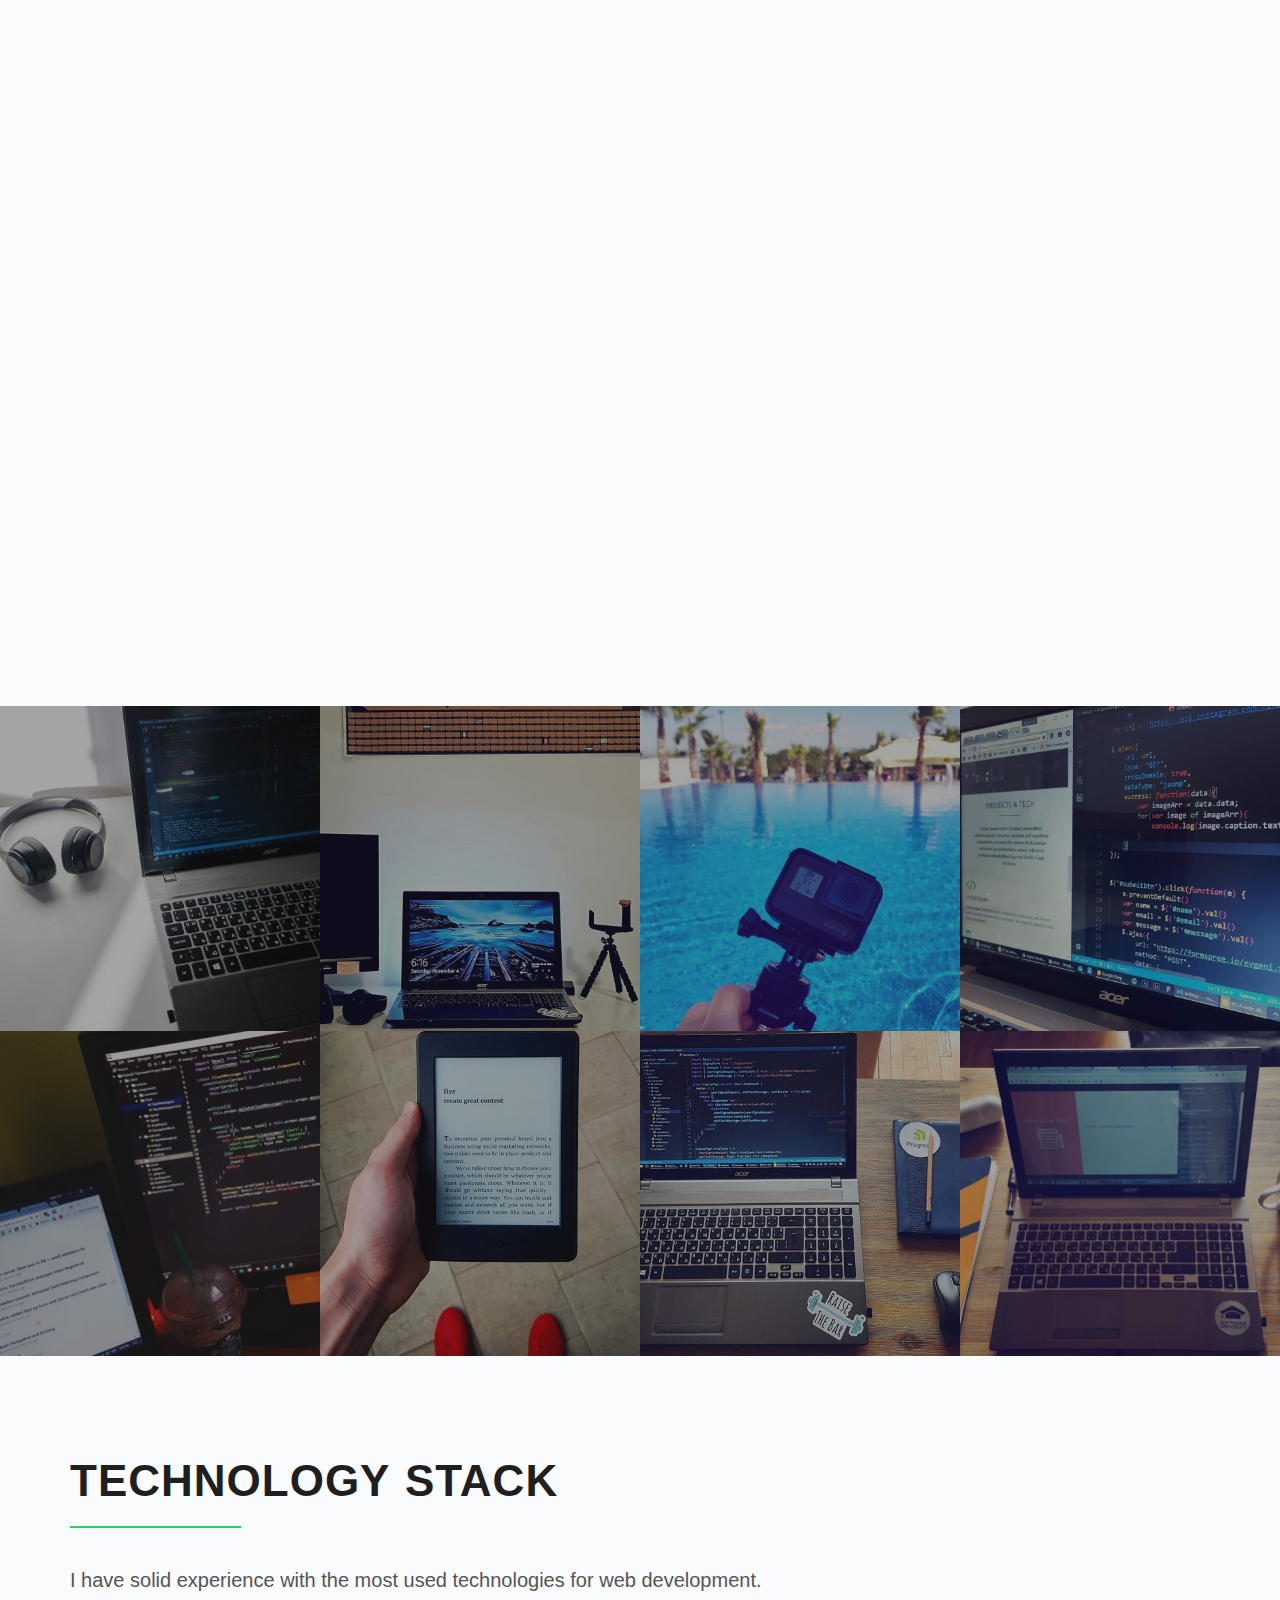
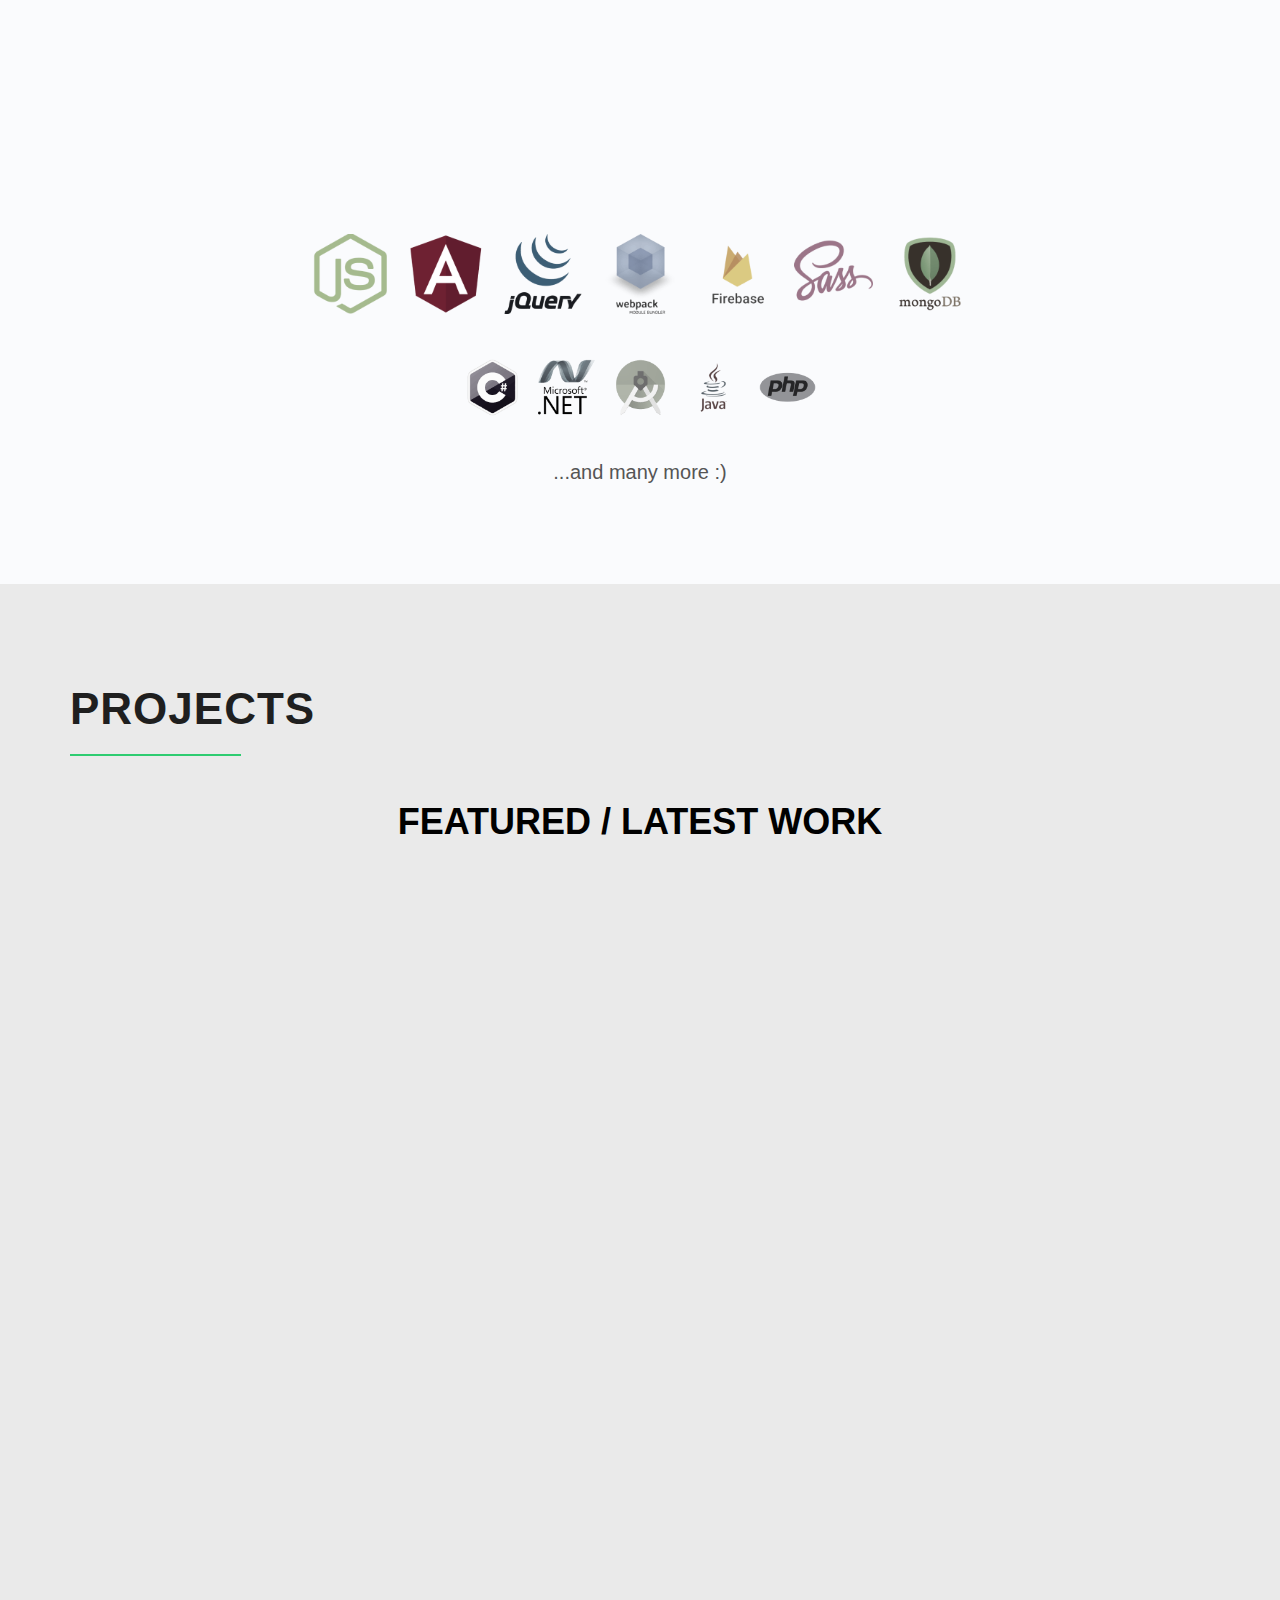
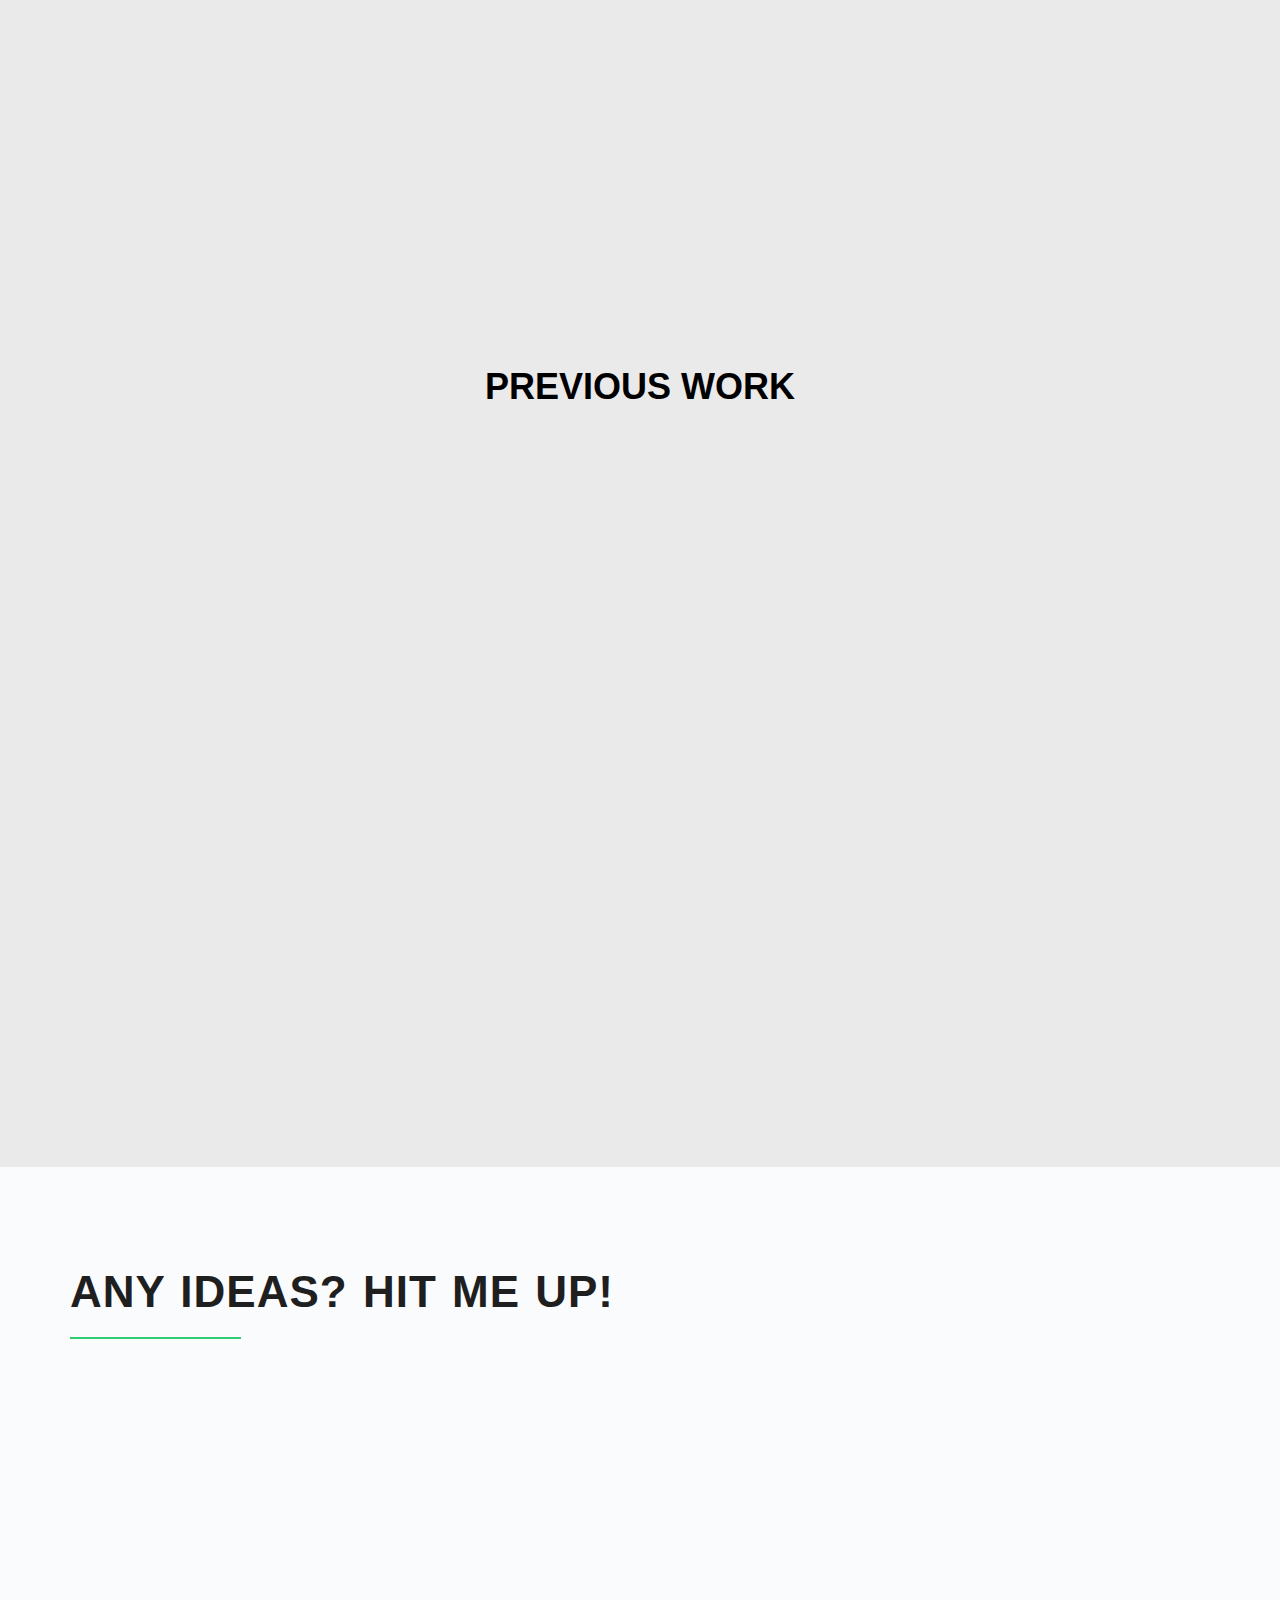
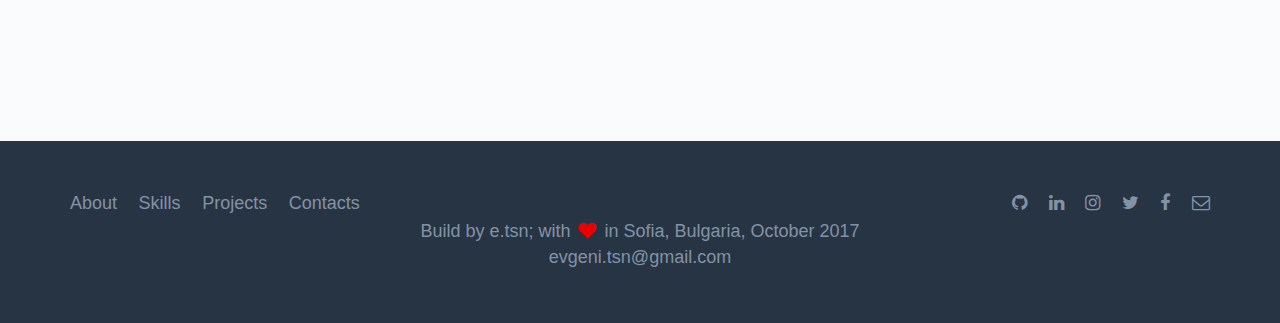
==== commit 7981086b: "Made the site a Progressive Web App" ====
--- a/index.html
+++ b/index.html
@@ -19,7 +19,7 @@
     <link rel="icon" type="image/png" sizes="32x32" href="./favicon/favicon-32x32.png">
     <link rel="icon" type="image/png" sizes="96x96" href="./favicon/favicon-96x96.png">
     <link rel="icon" type="image/png" sizes="16x16" href="./favicon/favicon-16x16.png">
-    <link rel="manifest" href="./favicon/manifest.json">
+    <link rel="manifest" href="./manifest.json">
     <meta name="google-site-verification" content="f3B0mRVCw21A7FMxEmmCeSNYggfrFJNgrm6XjCxsyQM" />
     <meta name="msapplication-TileColor" content="#ffffff">
     <meta name="msapplication-TileImage" content="./favicon/ms-icon-144x144.png">
@@ -224,7 +224,7 @@
                             <a href="#" class="disabled-links">WIP</a>
                         </div>
                     </div>
-                    <div class="col span-1-of-2 box fl js-tilt">
+                    <div class="col span-1-of-2 box fl">
                         <img class="project-screenshots" src="./resources/images/Motivy-screenshot.png" alt="Motivy screenshot">
                     </div>
                 </div>
@@ -247,7 +247,7 @@
                             <a href="https://evgeni-tsn.github.io" target="_blank" rel="noopener">DEMO</a>
                         </div>
                     </div>
-                    <div class="col span-1-of-2 box fl js-tilt">
+                    <div class="col span-1-of-2 box fl">
                         <img class="project-screenshots" src="./resources/images/Portfolio-screenshot.png" alt="Portfolio screenshot">
                     </div>
                 </div>
@@ -275,7 +275,7 @@
                         <a href="https://github.com/evgeni-tsn/Fakebook-Teamwork-Project" target="_blank" rel="noopener">GITHUB REPO</a>
                         <!-- <a href="https://evgeni-tsn.github.io" target="_blank">DEMO</a> -->
                     </div>
-                    <img class="project-screenshots js-tilt" src="./resources/images/Fakebook.png" alt="Fakebook screenshot">
+                    <img class="project-screenshots" src="./resources/images/Fakebook.png" alt="Fakebook screenshot">
                 </div>
                 <div class="col span-1-of-3 box card-outline secondary-proj">
                     <h2 class="proj-name">PUCANKA</h2>
@@ -295,7 +295,7 @@
                         <a href="https://github.com/evgeni-tsn/Pucanka-MultiplayerTanksGame-Project" target="_blank" rel="noopener">GITHUB REPO</a>
                         <!-- <a href="http://pucanka.herokuapp.com" target="_blank">DEMO</a> -->
                     </div>
-                    <img class="project-screenshots js-tilt" src="./resources/images/Pucanka.png" alt="Pucanka screenshot">
+                    <img class="project-screenshots" src="./resources/images/Pucanka.png" alt="Pucanka screenshot">
                 </div>
                 <div class="col span-1-of-3 box card-outline secondary-proj">
                     <h2 class="proj-name">PICTIFY</h2>
@@ -314,7 +314,7 @@
                         <a href="https://github.com/evgeni-tsn/Pictify-AngularJS-Project" target="_blank" rel="noopener">GITHUB REPO</a>
                         <!-- <a href="https://evgeni-tsn.github.io" target="_blank">DEMO</a> -->
                     </div>
-                    <img class="project-screenshots js-tilt" src="./resources/images/Pictify.png" alt="Pictify screenshot">
+                    <img class="project-screenshots" src="./resources/images/Pictify.png" alt="Pictify screenshot">
                 </div>
             </div>
     </section>
@@ -391,7 +391,6 @@
     <script type="text/javascript" src="./vendors/js/html5shiv.min.js"></script>
     <script type="text/javascript" src="./vendors/js/selectivizr.min.js"></script>
     <script type="text/javascript" src="./vendors/js/jquery.waypoints.min.js"></script>
-    <script type="text/javascript" src="./vendors/js/tilt.jquery.min.js"></script>
     <script type="text/javascript" src="./resources/js/index.js"></script>
 </body>
 </html>--- a/resources/css/style.min.css
+++ b/resources/css/style.min.css
@@ -1 +1 @@
-h1,h2{letter-spacing:1px}@font-face{font-family:Adam;src:url('../fonts/ADAM.CG PRO.otf')}@font-face{font-family:Avenir;src:url(../fonts/avenir-next-lt-pro-594537bb0d333.otf) format('opentype')}@font-face{font-family:Avenir-Bold;src:url('../fonts/Avenir Next Bold.otf') format('opentype')}@font-face{font-family:Remachine;src:url(../fonts/RemachineScript_Personal_Use.ttf) format('truetype')}@-webkit-keyframes move{0%{top:45%;left:45%}100%{top:4%;left:9%}}@keyframes move{0%{top:45%;left:45%}100%{top:4%;left:9%}}@-webkit-keyframes heartbeat{from{-webkit-transform:scale(1);transform:scale(1);-webkit-transform-origin:center center;transform-origin:center center;-webkit-animation-timing-function:ease-out;animation-timing-function:ease-out}10%{-webkit-transform:scale(.91);transform:scale(.91);-webkit-animation-timing-function:ease-in;animation-timing-function:ease-in}17%{-webkit-transform:scale(.98);transform:scale(.98);-webkit-animation-timing-function:ease-out;animation-timing-function:ease-out}33%{-webkit-transform:scale(.87);transform:scale(.87);-webkit-animation-timing-function:ease-in;animation-timing-function:ease-in}45%{-webkit-transform:scale(1);transform:scale(1);-webkit-animation-timing-function:ease-out;animation-timing-function:ease-out}}@keyframes heartbeat{from{-webkit-transform:scale(1);transform:scale(1);-webkit-transform-origin:center center;transform-origin:center center;-webkit-animation-timing-function:ease-out;animation-timing-function:ease-out}10%{-webkit-transform:scale(.91);transform:scale(.91);-webkit-animation-timing-function:ease-in;animation-timing-function:ease-in}17%{-webkit-transform:scale(.98);transform:scale(.98);-webkit-animation-timing-function:ease-out;animation-timing-function:ease-out}33%{-webkit-transform:scale(.87);transform:scale(.87);-webkit-animation-timing-function:ease-in;animation-timing-function:ease-in}45%{-webkit-transform:scale(1);transform:scale(1);-webkit-animation-timing-function:ease-out;animation-timing-function:ease-out}}.scale-in-center-name{-webkit-animation:scale-in-center 1.5s cubic-bezier(.25,.46,.45,.94) both;animation:scale-in-center 1.5s cubic-bezier(.25,.46,.45,.94) both}.scale-in-center-desc{-webkit-animation:scale-in-center 2s cubic-bezier(0,.46,.45,.94) both;animation:scale-in-center 2s cubic-bezier(0,.46,.45,.94) both}@-webkit-keyframes scale-in-center{0%{-webkit-transform:scale(0);transform:scale(0);opacity:1}100%{-webkit-transform:scale(1);transform:scale(1);opacity:1}}@keyframes scale-in-center{0%{-webkit-transform:scale(0);transform:scale(0);opacity:1}100%{-webkit-transform:scale(1);transform:scale(1);opacity:1}}@-webkit-keyframes fadeinout{0%{opacity:1}100%{opacity:0}}@keyframes fadeinout{0%{opacity:1}100%{opacity:0}}#black-overlay{position:absolute;z-index:9998;background:#000;opacity:0;width:100%;height:100%;-webkit-animation:fadeinout 2s ease-in;animation:fadeinout 2s ease-in}*{margin:0;padding:0;box-sizing:border-box}:focus{outline:0}body,html{background-color:#fafbfd;color:#555;font-family:Avenir,sans-serif;font-weight:300;font-size:20px;text-rendering:optimizeLegibility;overflow-x:hidden}.name,.section-header{font-family:Adam,sans-serif}.clearfix{zoom:1}.clearfix:after{content:'.';clear:both;display:block;height:0;visibility:hidden}.row{max-width:1140px;margin:0 auto}section{padding:100px 0}.box{padding:1%}.name{font-size:200%;margin-top:0;margin-bottom:15px}.desc{font-size:100%;margin-bottom:70px}h1,h2,h3{font-weight:400;text-transform:uppercase}h2{font-size:220%;word-spacing:2px;text-align:center;margin-bottom:30px}h3{font-size:110%}.section-header{font-weight:900;text-align:left;color:#1f1f1f}.section-header:after{display:block;height:2px;background-color:#2ECC71;content:" ";width:15%;margin-top:20px}.desc,.name{color:#fafbfd}#projects{background-color:#EAEAEA}.long-copy{line-height:145%;width:70%;text-align:left}.action-buttons a,.hero-text-box,.project-desc,.section-features ul,.section-heading,footer p{text-align:center}.box p{font-size:90%;line-height:145%}.icon-big{font-size:250%;display:block;color:#2ECC71;margin-bottom:10px}.btn:link,.btn:visited,input[type=submit]{display:inline-block;padding:10px 30px;font-weight:300;text-decoration:none;border-radius:200px;-webkit-transition:background-color .6s,border .6s,color .6s;transition:background-color .6s,border .6s,color .6s}.btn-full:link,.btn-full:visited,input[type=submit]{background-color:#2ECC71;color:#fafbfd;margin-right:15px;border:1px solid #229552}.btn:active,.btn:hover,input[type=submit]:active,input[type=submit]:hover{background-color:#229552}.btn-ghost:link,.btn-ghost:visited{border:1px solid #229552;color:#fafbfd}header{background-image:-webkit-linear-gradient(rgba(23,23,23,.7),rgba(23,23,23,.85)),url(../images/glenn-carstens-peters-203007.jpg);background-image:linear-gradient(rgba(23,23,23,.7),rgba(23,23,23,.85)),url(../images/glenn-carstens-peters-203007.jpg);background-size:cover;background-position:center;height:110vh;background-attachment:fixed}.hero-text-box{position:absolute;width:1140px;top:55%;left:50%;-webkit-transform:translate(-50%,-50%);transform:translate(-50%,-50%)}.logo,.logo-black{width:auto;float:left}.logo{height:50px;padding-left:20px;margin-top:30px;-webkit-transition:all .4s ease-in-out;transition:all .4s ease-in-out}.logo-black{display:none;height:40px;padding:5px 5px 5px 20px;margin:7px 0;-webkit-transition:all .4s ease-in-out;transition:all .4s ease-in-out}.logo-black:hover,.logo:hover{-webkit-transform:scale(1.1);transform:scale(1.1);-webkit-animation:heartbeat 1.5s ease-in-out infinite both;animation:heartbeat 1.5s ease-in-out infinite both}.main-nav{font-family:Avenir,sans-serif;margin-top:45px;float:right;list-style:none}.main-nav li{display:inline-block;margin-left:40px}.main-nav li a:link,.main-nav li a:visited{text-transform:uppercase;font-size:90%;padding:4px 0;color:#fafbfd;text-decoration:none;border-bottom:2px solid transparent;-webkit-transition:border-bottom .6s;transition:border-bottom .6s}.main-nav li a:active,.main-nav li a:hover{border-bottom:2px solid #2ECC71}.mobile-nav-icon{float:right;margin-top:30px;cursor:pointer;display:none;padding-right:20px;padding-top:5px}.mobile-nav-icon i{font-size:180%;color:#fafbfd}.sticky{position:fixed;top:0;left:0;width:100%;background-color:#F2F2F2;box-shadow:0 4px 40px #828282;z-index:9999}.sticky .main-nav{margin-top:18px}.sticky .main-nav li a:link,.sticky .main-nav li a:visited{padding:14px 0;color:#555}.sticky .logo{display:none}.sticky .logo-black{display:block}.fl,.fl-only{display:flex}#animate{height:50px;position:absolute;top:4%;left:9%;z-index:9999;-webkit-animation:move 1s ease-in both;animation:move 1s ease-in both;backface-visibility:hidden;perspective:1000}#projects .card-outline{flex:1;padding:2% 1em;border-radius:8px;background:#fafbfd;opacity:.9;box-shadow:-2px 4px 2px rgba(0,0,0,.25)}.fl{height:100%;align-items:center;justify-content:center}.project-screenshots{max-width:100%;border-radius:5px}.action-buttons{margin-top:30px}.action-buttons a{margin:15px auto 0;display:block;font-size:.8em;text-decoration:none;line-height:40px;width:70%;height:40px;border:0;color:#fff;background:linear-gradient(340.11deg,#1FBE55 -75.81%,#38F9D7 173.34%);border-radius:30px}.action-buttons a:hover{opacity:.8;-webkit-transition:all .4s ease-in-out;transition:all .4s ease-in-out}.action-buttons .disabled-links{background:grey;pointer-events:none;cursor:default}.proj-logo{width:30%;margin:0 auto 5%;display:block}.proj-name{font-weight:700;color:#000;margin-bottom:6%;font-size:140%}.section-heading{color:#000;font-size:1.8em;margin-bottom:3%;margin-top:4%;font-weight:700}.secondary-proj-heading{margin-top:7%}.project-desc:after{display:block;height:2px;background-color:#2ECC71;content:" ";width:60%;margin:10px auto 0}.section-features ul{margin-top:20px;list-style-type:none}.section-features ul li{border:2px solid #2ECC71;box-sizing:border-box;border-radius:5px;display:inline-block;padding:2%;margin:1%;font-size:.7em}.secondary-proj{padding-top:3%!important}.secondary-proj ul li{padding:1.5%}.secondary-proj .action-buttons{margin:6% auto 12%;text-align:center}.secondary-proj a{line-height:40px;width:80%}.section-features .long-copy{margin-bottom:50px;line-height:220%}.section-features .long-copy strong{font-size:103%;color:#1f1f1f}.section-features .long-copy a{font-size:103%;font-weight:700}.about-row-heading{display:flex;align-items:center;margin-bottom:15px}.about-row-heading i{margin-right:10px;padding-right:10px;transition:margin .3s}.sub-about-heading{margin-bottom:10px}.section-thumbnails{padding:0}.thumbnails-showcase{list-style:none;width:100%}.thumbnails-showcase li{display:block;float:left;width:25%}.thumb-photo{width:100%;margin:0;overflow:hidden;background-color:#1f1f1f}.thumb-photo img{opacity:.6;width:100%;height:auto;-webkit-transform:scale(1.15);transform:scale(1.15);-webkit-transition:transform .5s,opacity 1s;-webkit-transition:opacity 1s,-webkit-transform .5s;transition:opacity 1s,-webkit-transform .5s;transition:transform .5s,opacity 1s;transition:transform .5s,opacity 1s,-webkit-transform .5s}.thumb-photo img:hover{opacity:1;-webkit-transform:scale(1.05);transform:scale(1.05)}.contact-form{width:50%;margin:0 auto}input[type=email],input[type=text],textarea{width:100%;padding:7px 7px 7px 20px;border-radius:12px;border:1px solid #fff;background-color:#EAEAEA}footer{background-color:#273444;padding:50px}.footer-nav{list-style:none;float:left}.header-links{margin-bottom:50px;float:none!important}.header-links li a{color:#fafbfd!important}#header-icons{float:none;margin-bottom:40px}#header-icons a{margin-right:10px;color:#fafbfd;font-size:150%}.social-links,.social-links-header{list-style:none;float:right}.footer-nav li,.social-links li,.social-links-header li{display:inline-block;margin-right:16px;font-size:18px}.footer-nav li:last-child,.main-techs img:last-child,.secondary-techs img:last-child,.social-links li:last-child,.social-links-header li:last-child,.third-techs img:last-child{margin-right:0}.footer-nav li a:link,.footer-nav li a:visited,.social-links li a:link,.social-links li a:visited,.social-links-header li a:link,.social-links-header li a:visited{text-decoration:none;border:0;color:#8492A6;-webkit-transition:color .3s;transition:color .3s}.footer-nav li a:active,.footer-nav li a:hover{text-decoration:none;border:0;color:#fafbfd}.fa-facebook,.fa-github,.fa-instagram,.fa-linkedin,.fa-twitter{-webkit-transition:color .3s;transition:color .3s}.main-techs .tech-logo,.main-techs .tech-logo:hover,.secondary-techs .tech-logo,.secondary-techs .tech-logo:hover,.third-techs .tech-logo,.third-techs .tech-logo:hover{-webkit-transition:.3s ease-in-out;-moz-transition:.3s ease-in-out;-o-transition:.3s ease-in-out}.fa-facebook:hover,.social-fb:hover{color:#3b5998!important}.fa-instagram:hover,.social-ig:hover{color:#c32aa3!important}.fa-linkedin:hover,.social-li:hover{color:#007bb6!important}.fa-github:hover,.social-gh:hover{color:#ddd!important}.social-gh:hover{color:#999!important}.fa-twitter:hover,.social-tw:hover{color:#00b6f1!important}footer p{color:#8492A6;font-size:90%;margin-bottom:5px}footer p:first-child{margin-top:30px}.main-techs{margin-top:20px;text-align:center}.more-techs-text,.secondary-techs,.third-techs{margin-top:40px;text-align:center}.main-techs img{width:12%;margin-right:2%}.secondary-techs img{width:7%;margin-right:1%}.third-techs img{width:5%;margin-right:1%}.main-techs .tech-logo{-webkit-filter:grayscale(40%);-moz-filter:grayscale(40%);-o-filter:grayscale(40%)}.main-techs .tech-logo:hover{-webkit-filter:grayscale(0);-moz-filter:grayscale(0);-o-filter:grayscale(0)}.secondary-techs .tech-logo{-webkit-filter:grayscale(65%);-moz-filter:grayscale(65%);-o-filter:grayscale(65%)}.secondary-techs .tech-logo:hover{-webkit-filter:grayscale(0);-moz-filter:grayscale(0);-o-filter:grayscale(0)}.third-techs .tech-logo{-webkit-filter:grayscale(90%);-moz-filter:grayscale(90%);-o-filter:grayscale(90%)}.third-techs .tech-logo:hover{-webkit-filter:grayscale(0);-moz-filter:grayscale(0);-o-filter:grayscale(0)}.js-wp-1,.js-wp-2,.js-wp-3,.js-wp-4{opacity:0;-webkit-animation-duration:.5s;animation-duration:.5s}.js-wp-1.animated,.js-wp-2.animated,.js-wp-3.animated,.js-wp-4.animated{opacity:1}.long-copy a{text-decoration:none;color:#2ECC71}#end-mail{text-decoration:none;color:#8492A6}+h1,h2{letter-spacing:1px}@font-face{font-family:Adam;src:url('../fonts/ADAM.CG PRO.otf')}@font-face{font-family:Avenir;src:url(../fonts/avenir-next-lt-pro-594537bb0d333.otf) format('opentype')}@font-face{font-family:Avenir-Bold;src:url('../fonts/Avenir Next Bold.otf') format('opentype')}@font-face{font-family:Remachine;src:url(../fonts/RemachineScript_Personal_Use.ttf) format('truetype')}@-webkit-keyframes move{0%{top:45%;left:45%}100%{top:4%;left:9%}}@keyframes move{0%{top:45%;left:45%}100%{top:4%;left:9%}}@-webkit-keyframes heartbeat{from{-webkit-transform:scale(1);transform:scale(1);-webkit-transform-origin:center center;transform-origin:center center;-webkit-animation-timing-function:ease-out;animation-timing-function:ease-out}10%{-webkit-transform:scale(.91);transform:scale(.91);-webkit-animation-timing-function:ease-in;animation-timing-function:ease-in}17%{-webkit-transform:scale(.98);transform:scale(.98);-webkit-animation-timing-function:ease-out;animation-timing-function:ease-out}33%{-webkit-transform:scale(.87);transform:scale(.87);-webkit-animation-timing-function:ease-in;animation-timing-function:ease-in}45%{-webkit-transform:scale(1);transform:scale(1);-webkit-animation-timing-function:ease-out;animation-timing-function:ease-out}}@keyframes heartbeat{from{-webkit-transform:scale(1);transform:scale(1);-webkit-transform-origin:center center;transform-origin:center center;-webkit-animation-timing-function:ease-out;animation-timing-function:ease-out}10%{-webkit-transform:scale(.91);transform:scale(.91);-webkit-animation-timing-function:ease-in;animation-timing-function:ease-in}17%{-webkit-transform:scale(.98);transform:scale(.98);-webkit-animation-timing-function:ease-out;animation-timing-function:ease-out}33%{-webkit-transform:scale(.87);transform:scale(.87);-webkit-animation-timing-function:ease-in;animation-timing-function:ease-in}45%{-webkit-transform:scale(1);transform:scale(1);-webkit-animation-timing-function:ease-out;animation-timing-function:ease-out}}.scale-in-center-name{-webkit-animation:scale-in-center 1.5s cubic-bezier(.25,.46,.45,.94) both;animation:scale-in-center 1.5s cubic-bezier(.25,.46,.45,.94) both}.scale-in-center-desc{-webkit-animation:scale-in-center 2s cubic-bezier(0,.46,.45,.94) both;animation:scale-in-center 2s cubic-bezier(0,.46,.45,.94) both}@-webkit-keyframes scale-in-center{0%{-webkit-transform:scale(0);transform:scale(0);opacity:1}100%{-webkit-transform:scale(1);transform:scale(1);opacity:1}}@keyframes scale-in-center{0%{-webkit-transform:scale(0);transform:scale(0);opacity:1}100%{-webkit-transform:scale(1);transform:scale(1);opacity:1}}@-webkit-keyframes fadeinout{0%{opacity:1}100%{opacity:0}}@keyframes fadeinout{0%{opacity:1}100%{opacity:0}}#black-overlay{position:absolute;z-index:9998;background:#000;opacity:0;width:100%;height:100%;-webkit-animation:fadeinout 2s ease-in;animation:fadeinout 2s ease-in}*{margin:0;padding:0;box-sizing:border-box}:focus{outline:0}body,html{background-color:#fafbfd;color:#555;font-family:Avenir,sans-serif;font-weight:300;font-size:20px;text-rendering:optimizeLegibility;overflow-x:hidden}.name,.section-header{font-family:Adam,sans-serif}.clearfix{zoom:1}.clearfix:after{content:'.';clear:both;display:block;height:0;visibility:hidden}.row{max-width:1140px;margin:0 auto}section{padding:100px 0}.box{padding:1%}.name{font-size:200%;margin-top:0;margin-bottom:15px}.desc{font-size:100%;margin-bottom:70px}h1,h2,h3{font-weight:400;text-transform:uppercase}h2{font-size:220%;word-spacing:2px;text-align:center;margin-bottom:30px}h3{font-size:110%}.section-header{font-weight:900;text-align:left;color:#1f1f1f}.section-header:after{display:block;height:2px;background-color:#2ECC71;content:" ";width:15%;margin-top:20px}.desc,.name{color:#fafbfd}#projects{background-color:#EAEAEA}.long-copy{line-height:145%;width:70%;text-align:left}.action-buttons a,.hero-text-box,.project-desc,.section-features ul,.section-heading,footer p{text-align:center}.box p{font-size:90%;line-height:145%}.icon-big{font-size:250%;display:block;color:#2ECC71;margin-bottom:10px}.btn:link,.btn:visited,input[type=submit]{display:inline-block;padding:10px 30px;font-weight:300;text-decoration:none;border-radius:200px;-webkit-transition:background-color .6s,border .6s,color .6s;transition:background-color .6s,border .6s,color .6s}.btn-full:link,.btn-full:visited,input[type=submit]{background-color:#2ECC71;color:#fafbfd;margin-right:15px;border:1px solid #229552}.btn:active,.btn:hover,input[type=submit]:active,input[type=submit]:hover{background-color:#229552}.btn-ghost:link,.btn-ghost:visited{border:1px solid #229552;color:#fafbfd}header{background-image:-webkit-linear-gradient(rgba(23,23,23,.7),rgba(23,23,23,.85)),url(../images/hero.jpg);background-image:linear-gradient(rgba(23,23,23,.7),rgba(23,23,23,.85)),url(../images/hero.jpg);background-size:cover;background-position:center;height:110vh;background-attachment:fixed}.hero-text-box{position:absolute;width:1140px;top:55%;left:50%;-webkit-transform:translate(-50%,-50%);transform:translate(-50%,-50%)}.logo,.logo-black{width:auto;float:left}.logo{height:50px;padding-left:20px;margin-top:30px;-webkit-transition:all .4s ease-in-out;transition:all .4s ease-in-out}.logo-black{display:none;height:40px;padding:5px 5px 5px 20px;margin:7px 0;-webkit-transition:all .4s ease-in-out;transition:all .4s ease-in-out}.logo-black:hover,.logo:hover{-webkit-transform:scale(1.1);transform:scale(1.1);-webkit-animation:heartbeat 1.5s ease-in-out infinite both;animation:heartbeat 1.5s ease-in-out infinite both}.main-nav{font-family:Avenir,sans-serif;margin-top:45px;float:right;list-style:none}.main-nav li{display:inline-block;margin-left:40px}.main-nav li a:link,.main-nav li a:visited{text-transform:uppercase;font-size:90%;padding:4px 0;color:#fafbfd;text-decoration:none;border-bottom:2px solid transparent;-webkit-transition:border-bottom .6s;transition:border-bottom .6s}.main-nav li a:active,.main-nav li a:hover{border-bottom:2px solid #2ECC71}.mobile-nav-icon{float:right;margin-top:30px;cursor:pointer;display:none;padding-right:20px;padding-top:5px}.mobile-nav-icon i{font-size:180%;color:#fafbfd}.sticky{position:fixed;top:0;left:0;width:100%;background-color:#F2F2F2;box-shadow:0 4px 40px #828282;z-index:9999}.sticky .main-nav{margin-top:18px}.sticky .main-nav li a:link,.sticky .main-nav li a:visited{padding:14px 0;color:#555}.sticky .logo{display:none}.sticky .logo-black{display:block}.fl,.fl-only{display:flex}#animate{height:50px;position:absolute;top:4%;left:9%;z-index:9999;-webkit-animation:move 1s ease-in both;animation:move 1s ease-in both;backface-visibility:hidden;perspective:1000}#projects .card-outline{flex:1;padding:2% 1em;border-radius:8px;background:#fafbfd;opacity:.9;box-shadow:-2px 4px 2px rgba(0,0,0,.25)}.fl{height:100%;align-items:center;justify-content:center}.project-screenshots{max-width:100%;border-radius:5px}.action-buttons{margin-top:30px}.action-buttons a{margin:15px auto 0;display:block;font-size:.8em;text-decoration:none;line-height:40px;width:70%;height:40px;border:0;color:#fff;background:linear-gradient(340.11deg,#1FBE55 -75.81%,#38F9D7 173.34%);border-radius:30px}.action-buttons a:hover{opacity:.8;-webkit-transition:all .4s ease-in-out;transition:all .4s ease-in-out}.action-buttons .disabled-links{background:grey;pointer-events:none;cursor:default}.proj-logo{width:30%;margin:0 auto 5%;display:block}.proj-name{font-weight:700;color:#000;margin-bottom:6%;font-size:140%}.section-heading{color:#000;font-size:1.8em;margin-bottom:3%;margin-top:4%;font-weight:700}.secondary-proj-heading{margin-top:7%}.project-desc:after{display:block;height:2px;background-color:#2ECC71;content:" ";width:60%;margin:10px auto 0}.section-features ul{margin-top:20px;list-style-type:none}.section-features ul li{border:2px solid #2ECC71;box-sizing:border-box;border-radius:5px;display:inline-block;padding:2%;margin:1%;font-size:.7em}.secondary-proj{padding-top:3%!important}.secondary-proj ul li{padding:1.5%}.secondary-proj .action-buttons{margin:6% auto 12%;text-align:center}.secondary-proj a{line-height:40px;width:80%}.section-features .long-copy{margin-bottom:50px;line-height:220%}.section-features .long-copy strong{font-size:103%;color:#1f1f1f}.section-features .long-copy a{font-size:103%;font-weight:700}.about-row-heading{display:flex;align-items:center;margin-bottom:15px}.about-row-heading i{margin-right:10px;padding-right:10px;transition:margin .3s}.sub-about-heading{margin-bottom:10px}.section-thumbnails{padding:0}.thumbnails-showcase{list-style:none;width:100%}.thumbnails-showcase li{display:block;float:left;width:25%}.thumb-photo{width:100%;margin:0;overflow:hidden;background-color:#1f1f1f}.thumb-photo img{opacity:.6;width:100%;height:auto;-webkit-transform:scale(1.15);transform:scale(1.15);-webkit-transition:transform .5s,opacity 1s;-webkit-transition:opacity 1s,-webkit-transform .5s;transition:opacity 1s,-webkit-transform .5s;transition:transform .5s,opacity 1s;transition:transform .5s,opacity 1s,-webkit-transform .5s}.thumb-photo img:hover{opacity:1;-webkit-transform:scale(1.05);transform:scale(1.05)}.contact-form{width:50%;margin:0 auto}input[type=email],input[type=text],textarea{width:100%;padding:7px 7px 7px 20px;border-radius:12px;border:1px solid #fff;background-color:#EAEAEA}footer{background-color:#273444;padding:50px}.footer-nav{list-style:none;float:left}.header-links{margin-bottom:50px;float:none!important}.header-links li a{color:#fafbfd!important}#header-icons{float:none;margin-bottom:40px}#header-icons a{margin-right:10px;color:#fafbfd;font-size:150%}.social-links,.social-links-header{list-style:none;float:right}.footer-nav li,.social-links li,.social-links-header li{display:inline-block;margin-right:16px;font-size:18px}.footer-nav li:last-child,.main-techs img:last-child,.secondary-techs img:last-child,.social-links li:last-child,.social-links-header li:last-child,.third-techs img:last-child{margin-right:0}.footer-nav li a:link,.footer-nav li a:visited,.social-links li a:link,.social-links li a:visited,.social-links-header li a:link,.social-links-header li a:visited{text-decoration:none;border:0;color:#8492A6;-webkit-transition:color .3s;transition:color .3s}.footer-nav li a:active,.footer-nav li a:hover{text-decoration:none;border:0;color:#fafbfd}.fa-facebook,.fa-github,.fa-instagram,.fa-linkedin,.fa-twitter{-webkit-transition:color .3s;transition:color .3s}.main-techs .tech-logo,.main-techs .tech-logo:hover,.secondary-techs .tech-logo,.secondary-techs .tech-logo:hover,.third-techs .tech-logo,.third-techs .tech-logo:hover{-webkit-transition:.3s ease-in-out;-moz-transition:.3s ease-in-out;-o-transition:.3s ease-in-out}.fa-facebook:hover,.social-fb:hover{color:#3b5998!important}.fa-instagram:hover,.social-ig:hover{color:#c32aa3!important}.fa-linkedin:hover,.social-li:hover{color:#007bb6!important}.fa-github:hover,.social-gh:hover{color:#ddd!important}.social-gh:hover{color:#999!important}.fa-twitter:hover,.social-tw:hover{color:#00b6f1!important}footer p{color:#8492A6;font-size:90%;margin-bottom:5px}footer p:first-child{margin-top:30px}.main-techs{margin-top:20px;text-align:center}.more-techs-text,.secondary-techs,.third-techs{margin-top:40px;text-align:center}.main-techs img{width:12%;margin-right:2%}.secondary-techs img{width:7%;margin-right:1%}.third-techs img{width:5%;margin-right:1%}.main-techs .tech-logo{-webkit-filter:grayscale(40%);-moz-filter:grayscale(40%);-o-filter:grayscale(40%)}.main-techs .tech-logo:hover{-webkit-filter:grayscale(0);-moz-filter:grayscale(0);-o-filter:grayscale(0)}.secondary-techs .tech-logo{-webkit-filter:grayscale(65%);-moz-filter:grayscale(65%);-o-filter:grayscale(65%)}.secondary-techs .tech-logo:hover{-webkit-filter:grayscale(0);-moz-filter:grayscale(0);-o-filter:grayscale(0)}.third-techs .tech-logo{-webkit-filter:grayscale(90%);-moz-filter:grayscale(90%);-o-filter:grayscale(90%)}.third-techs .tech-logo:hover{-webkit-filter:grayscale(0);-moz-filter:grayscale(0);-o-filter:grayscale(0)}.js-wp-1,.js-wp-2,.js-wp-3,.js-wp-4{opacity:0;-webkit-animation-duration:.5s;animation-duration:.5s}.js-wp-1.animated,.js-wp-2.animated,.js-wp-3.animated,.js-wp-4.animated{opacity:1}.long-copy a{text-decoration:none;color:#2ECC71}#end-mail{text-decoration:none;color:#8492A6}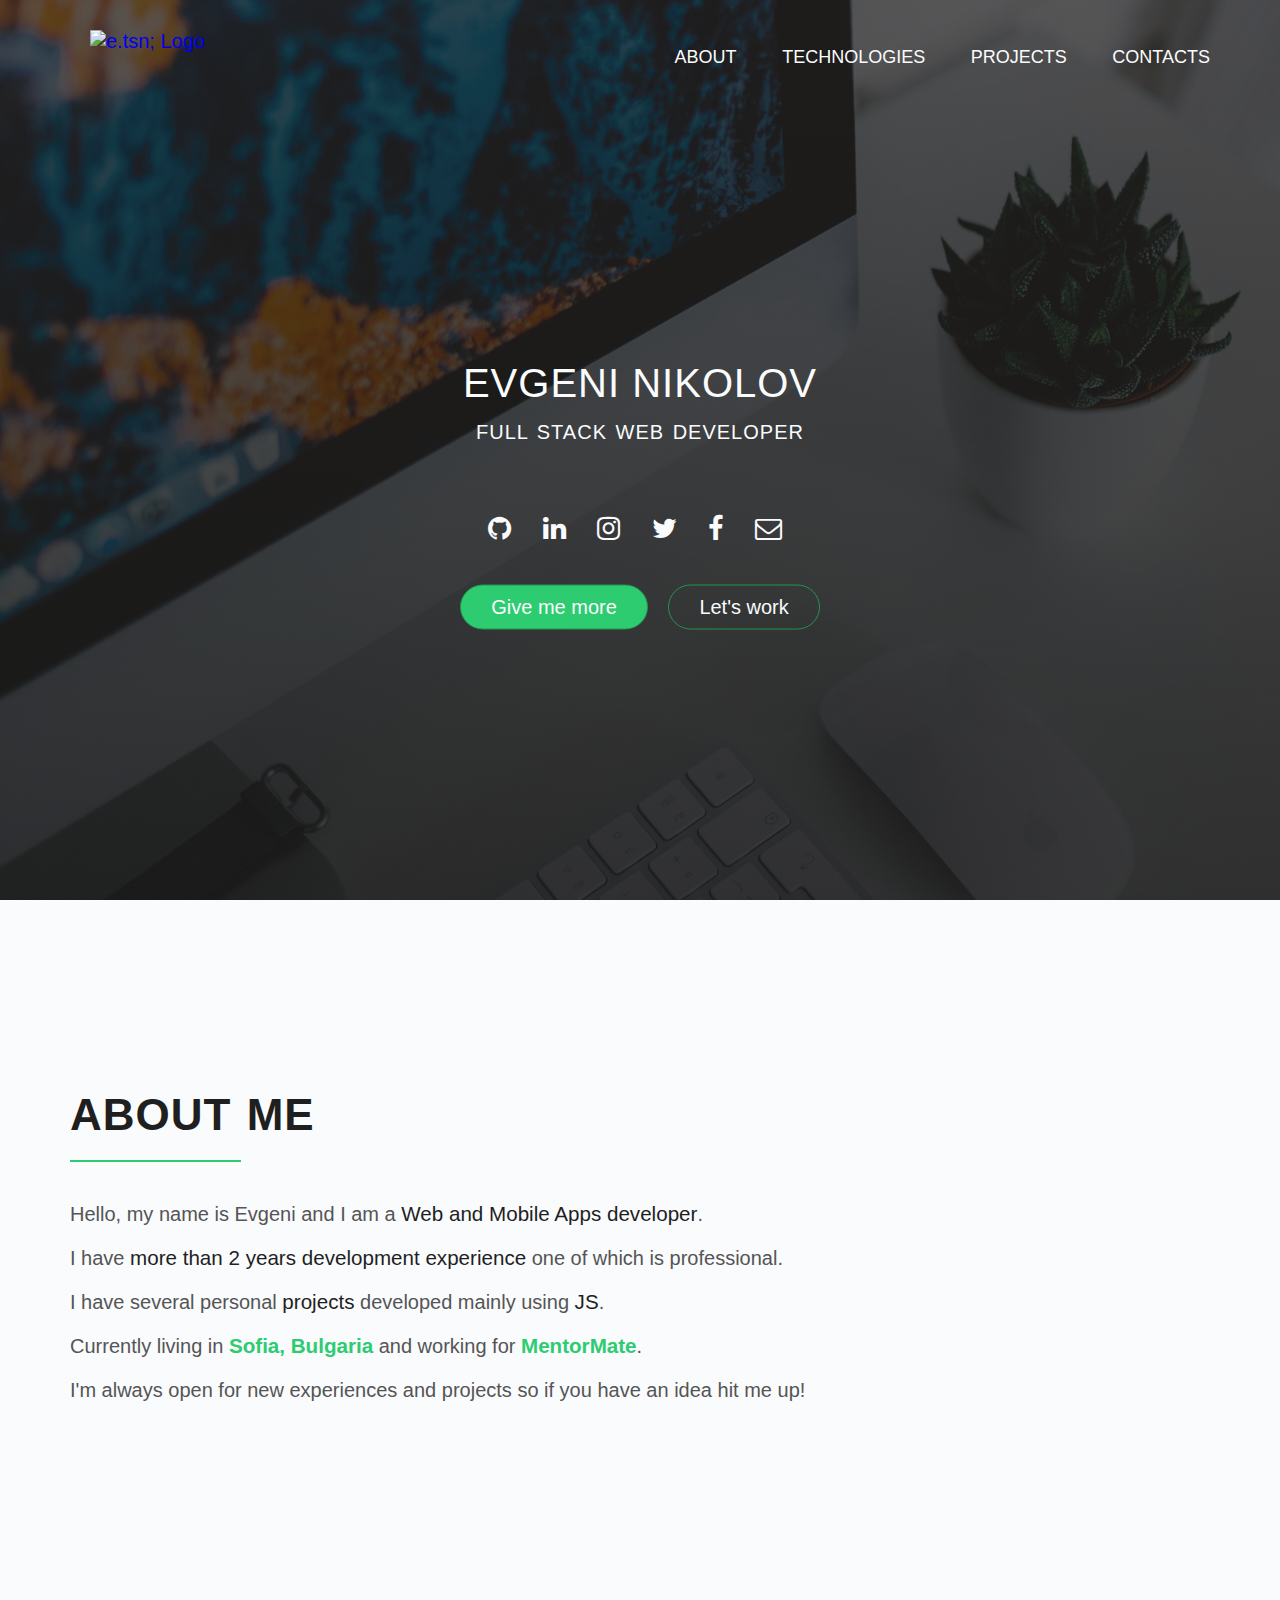
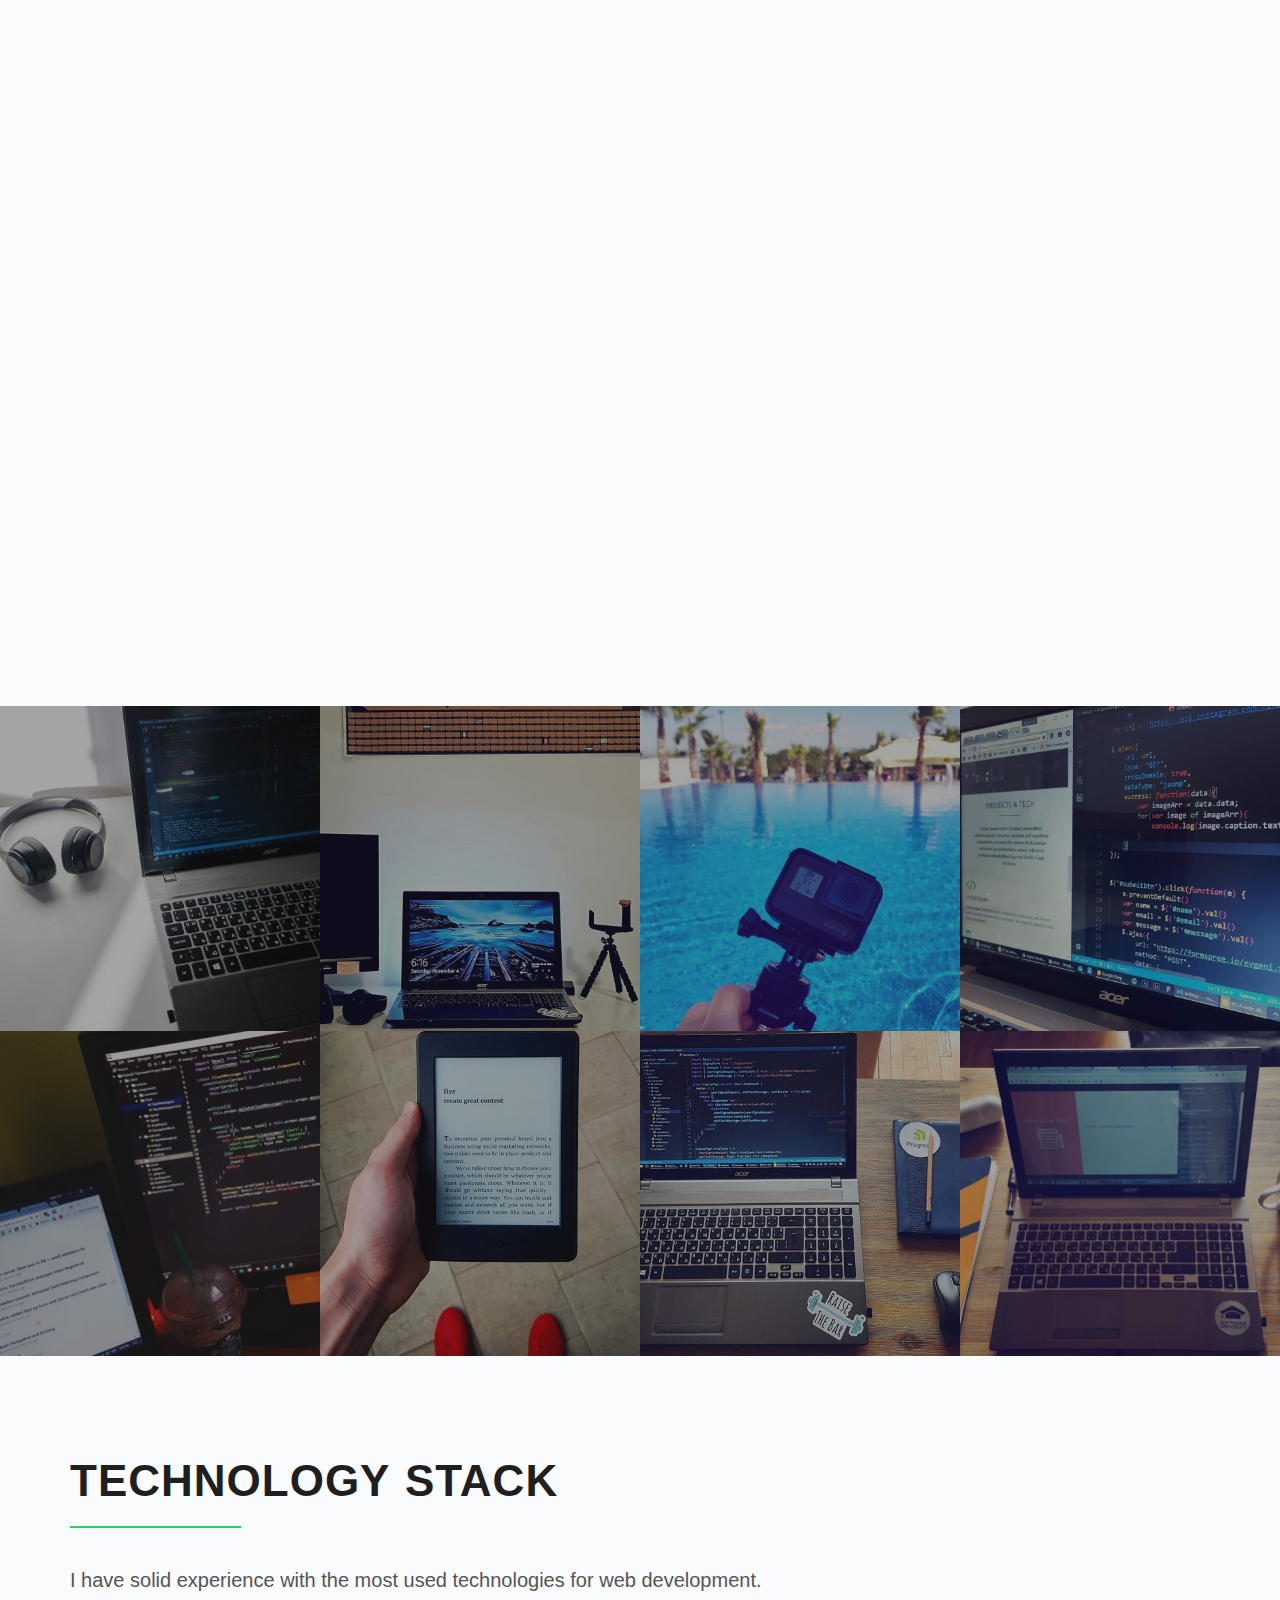
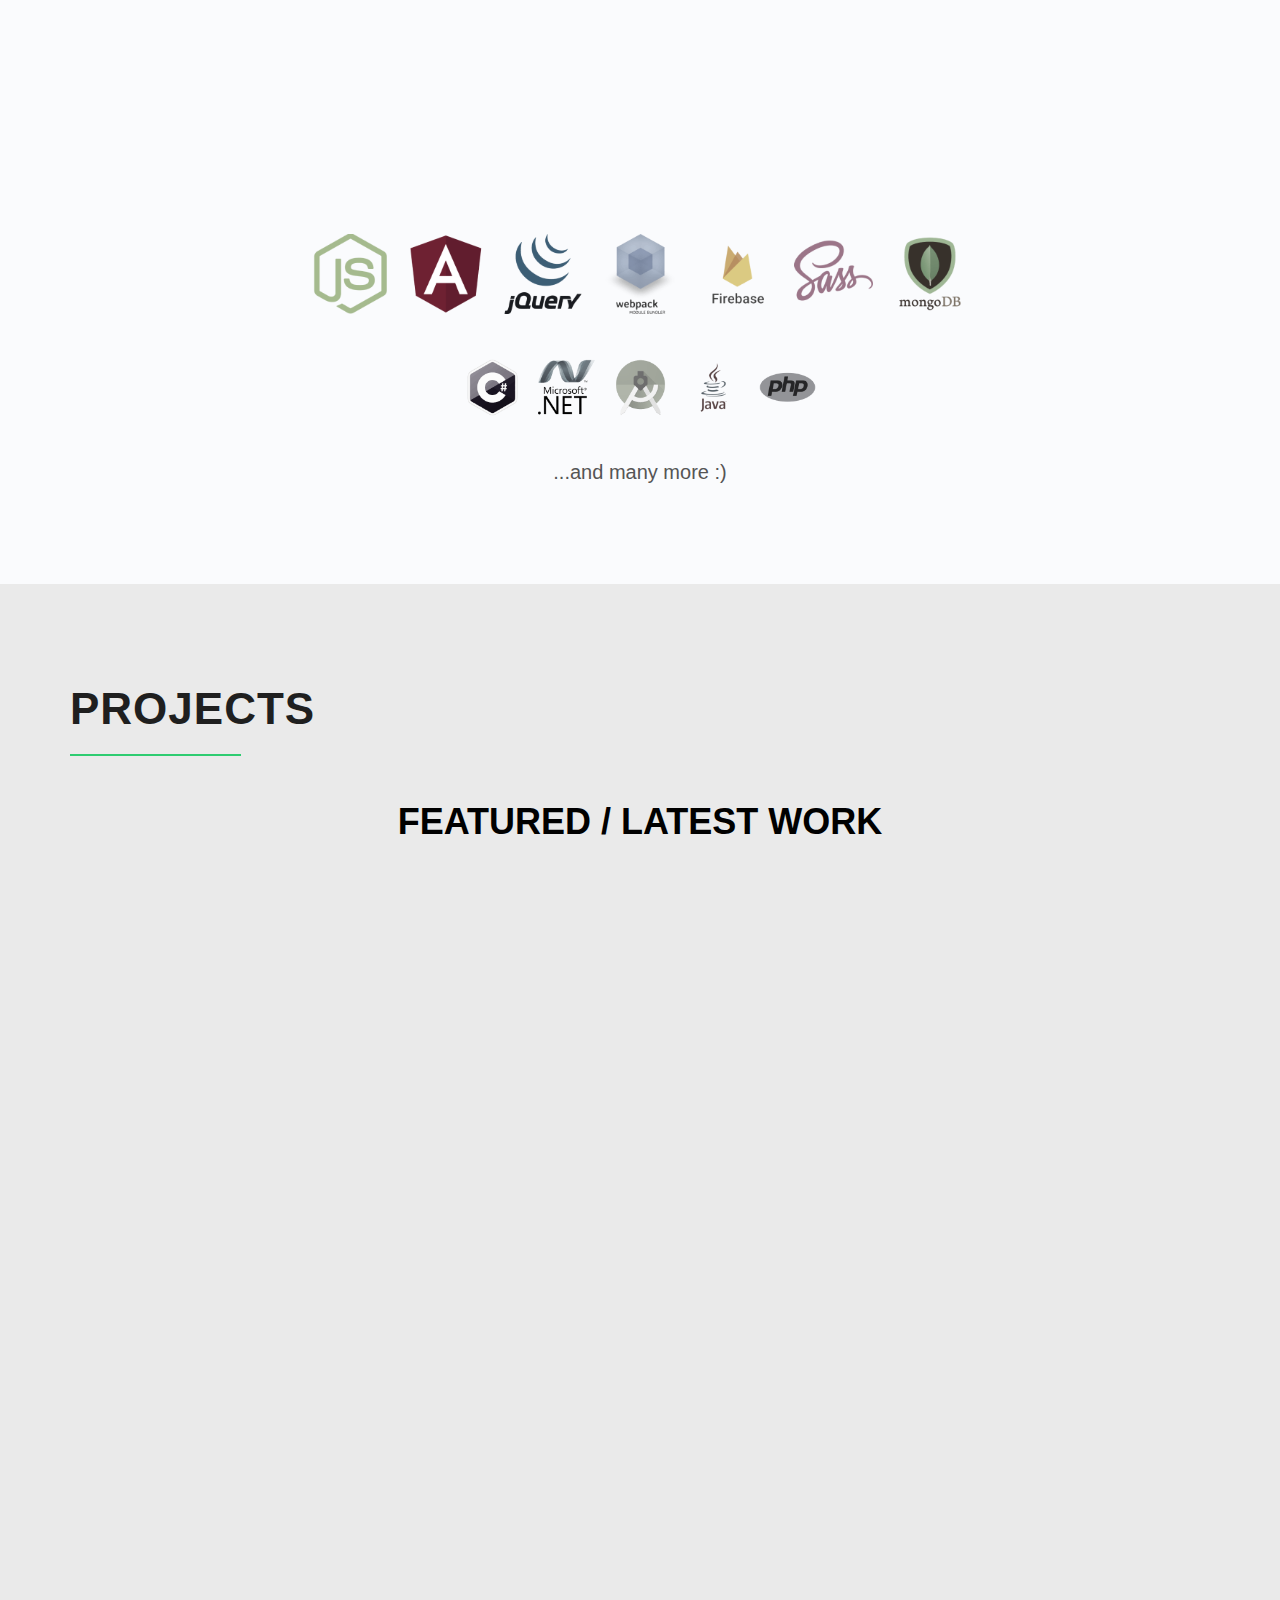
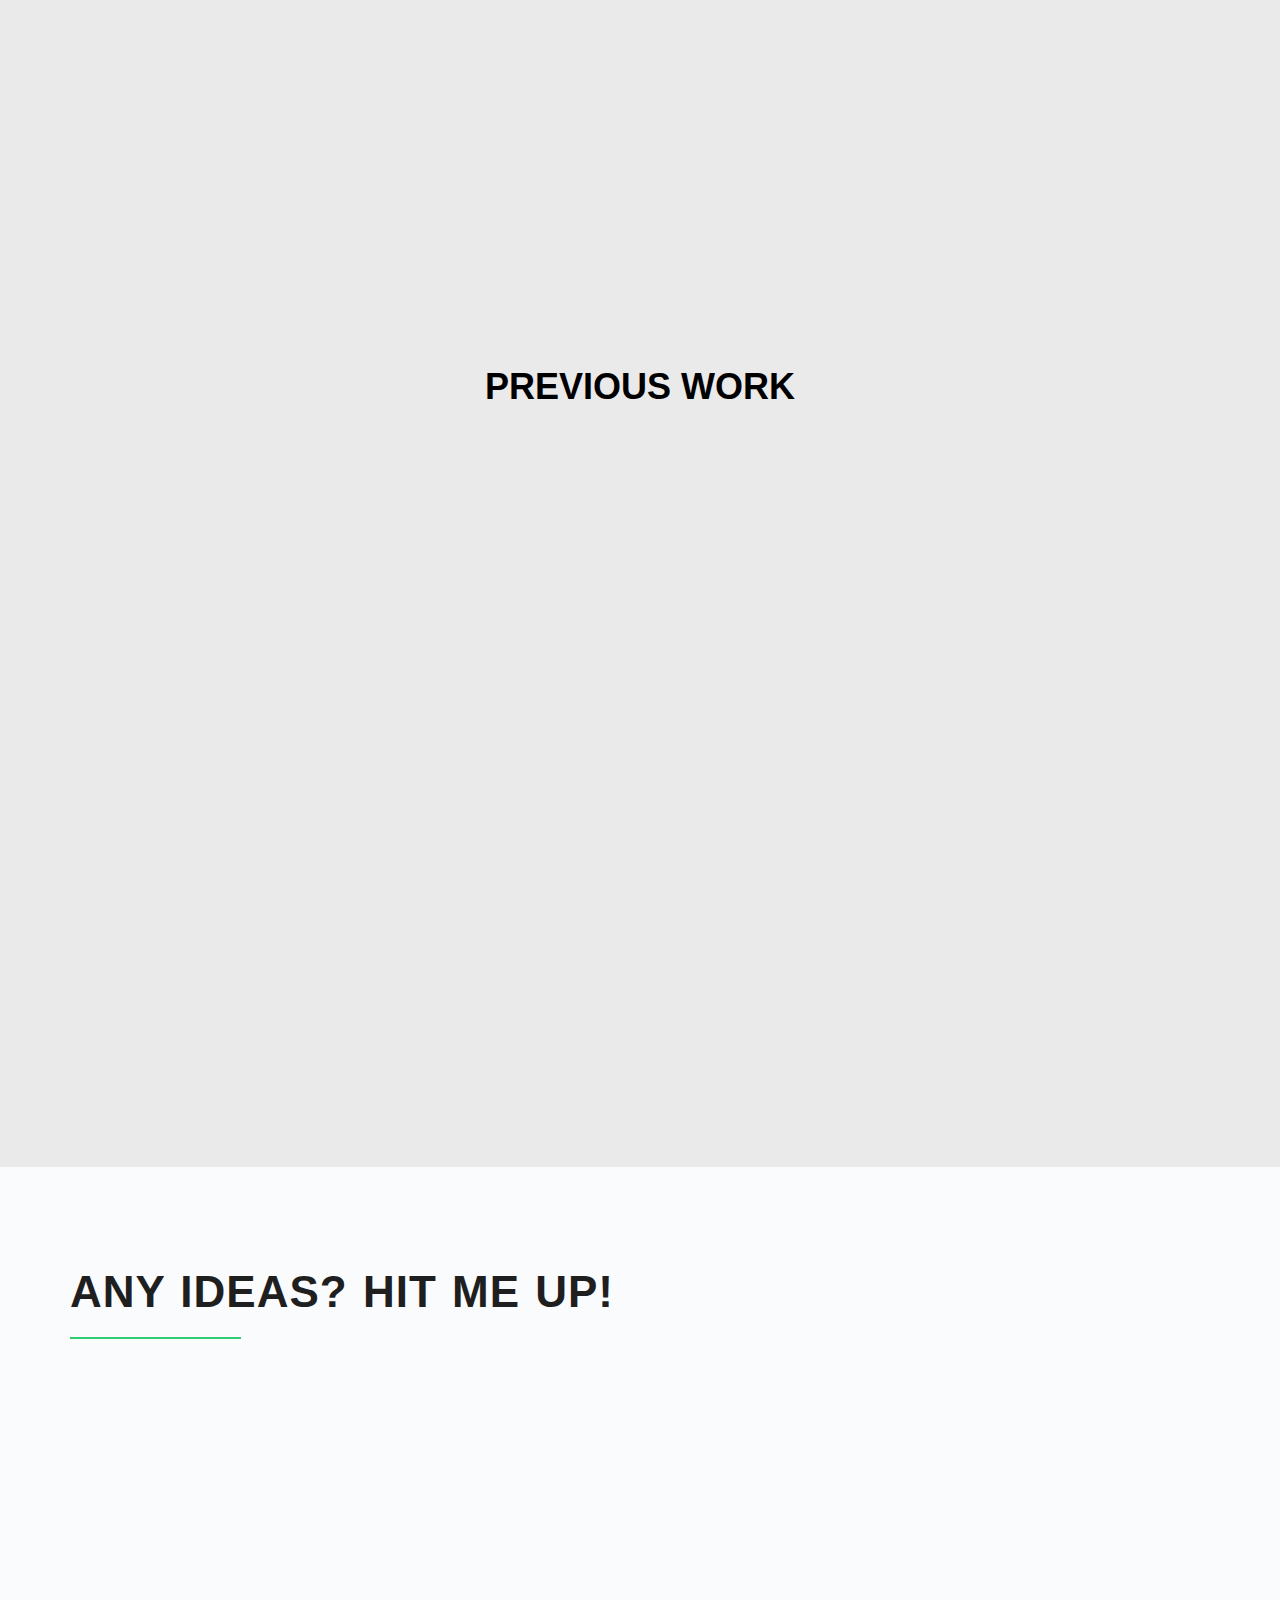
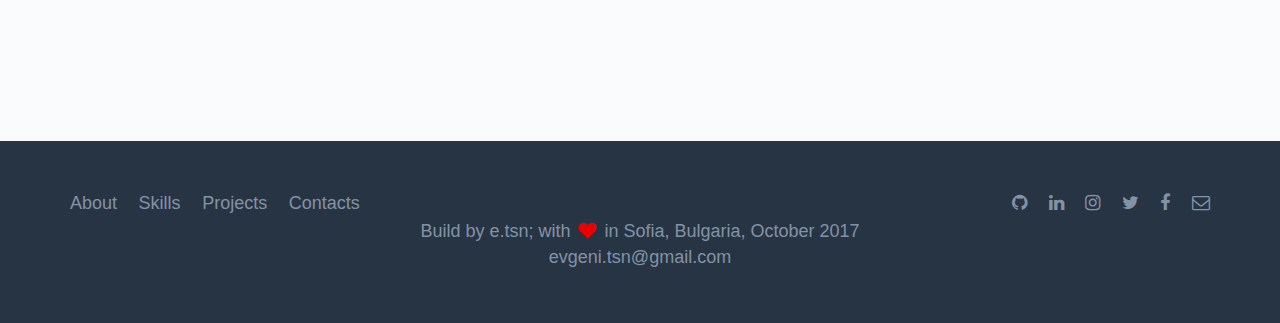
==== commit 759a5aee: "Polished opening animations" ====
--- a/index.html
+++ b/index.html
@@ -29,7 +29,7 @@
     <link rel="stylesheet" type="text/css" href="./vendors/css/grid.css">
     <!-- <link rel="stylesheet" type="text/css" href="./vendors/css/animate.css"> -->
     <link rel="stylesheet" type="text/css" href="./vendors/css/font-awesome.min.css">
-    <link rel="stylesheet" type="text/css" href="./resources/css/style.min.css">
+    <link rel="stylesheet" type="text/css" href="./resources/css/style.css">
     <link rel="stylesheet" type="text/css" href="./resources/css/queries.min.css">
     <!--<link href="https://fonts.googleapis.com/css?family=Lato:100,300,300i,400" rel="stylesheet">-->
     <!-- <link href="https://fonts.googleapis.com/css?family=Titillium+Web:300,300i,400" rel="stylesheet"> -->
@@ -39,11 +39,11 @@
 </head>
 <body>
     <div id="black-overlay"></div>
-    <a href="#"><img id="animate" src="./resources/images/logo-semicolon.svg" class="js-logo" alt="Logo"></a>
+    <!-- <a href="#"><img id="animate" src="./resources/images/logo-semicolon.svg" class="js-logo" alt="Logo"></a> -->
     <header>
         <nav id="header-nav">
             <div class="row">
-                <a href="#"><img src="./resources/images/logo-semicolon.svg" alt="e.tsn; Logo" style="visibility: hidden;" class="logo js-logo"></a>
+                <a href="#"><img src="./resources/images/logo-semicolon.svg" alt="e.tsn; Logo" class="logo js-logo"></a>
                 <a href="#"><img src="./resources/images/logo-semicolon-black.svg" alt="e.tsn; Logo" class="logo-black js-logo"></a>
                 <ul class="main-nav js-main-nav">
                     <li><a href="#about">About</a></li>
--- a/resources/css/style.css
+++ b/resources/css/style.css
@@ -0,0 +1,1000 @@
+/*
+    White: #fafbfd
+    Dark: #555555
+    Green: #2ECC71
+    DarkGreen: #229552
+    Purple: #9b59b6
+*/
+
+@font-face {
+    font-family: 'Adam';
+    src: url('../fonts/ADAM.CG PRO.otf');
+}
+
+@font-face {
+    font-family: 'Avenir';
+    src:
+        url('../fonts/avenir-next-lt-pro-594537bb0d333.otf')
+        format('opentype')
+}
+
+@font-face {
+    font-family: 'Avenir-Bold';
+    src:
+        url('../fonts/Avenir Next Bold.otf')
+        format('opentype')
+}
+
+@font-face {
+    font-family: 'Remachine';
+    src:
+        url('../fonts/RemachineScript_Personal_Use.ttf')
+        format('truetype')
+}
+
+
+@-webkit-keyframes move {
+    0%   {top: 45%; left: 45%;}
+    100% {top: 4%; left: 9%;}
+}
+
+
+@keyframes move {
+    0%   {top: 45%; left: 45%;}
+    100% {top: 4%; left: 9%;}
+}
+/* ----------------------------------------------
+ * Generated by Animista on 2017-6-18 11:50:9
+ * w: http://animista.net, t: @cssanimista
+ * ---------------------------------------------- */
+
+/**
+ * ----------------------------------------
+ * animation heartbeat
+ * ----------------------------------------
+ */
+@-webkit-keyframes heartbeat {
+  from {
+    -webkit-transform: scale(1);
+            transform: scale(1);
+    -webkit-transform-origin: center center;
+            transform-origin: center center;
+    -webkit-animation-timing-function: ease-out;
+            animation-timing-function: ease-out;
+  }
+  10% {
+    -webkit-transform: scale(0.91);
+            transform: scale(0.91);
+    -webkit-animation-timing-function: ease-in;
+            animation-timing-function: ease-in;
+  }
+  17% {
+    -webkit-transform: scale(0.98);
+            transform: scale(0.98);
+    -webkit-animation-timing-function: ease-out;
+            animation-timing-function: ease-out;
+  }
+  33% {
+    -webkit-transform: scale(0.87);
+            transform: scale(0.87);
+    -webkit-animation-timing-function: ease-in;
+            animation-timing-function: ease-in;
+  }
+  45% {
+    -webkit-transform: scale(1);
+            transform: scale(1);
+    -webkit-animation-timing-function: ease-out;
+            animation-timing-function: ease-out;
+  }
+}
+@keyframes heartbeat {
+  from {
+    -webkit-transform: scale(1);
+            transform: scale(1);
+    -webkit-transform-origin: center center;
+            transform-origin: center center;
+    -webkit-animation-timing-function: ease-out;
+            animation-timing-function: ease-out;
+  }
+  10% {
+    -webkit-transform: scale(0.91);
+            transform: scale(0.91);
+    -webkit-animation-timing-function: ease-in;
+            animation-timing-function: ease-in;
+  }
+  17% {
+    -webkit-transform: scale(0.98);
+            transform: scale(0.98);
+    -webkit-animation-timing-function: ease-out;
+            animation-timing-function: ease-out;
+  }
+  33% {
+    -webkit-transform: scale(0.87);
+            transform: scale(0.87);
+    -webkit-animation-timing-function: ease-in;
+            animation-timing-function: ease-in;
+  }
+  45% {
+    -webkit-transform: scale(1);
+            transform: scale(1);
+    -webkit-animation-timing-function: ease-out;
+            animation-timing-function: ease-out;
+  }
+}
+
+.scale-in-center-name {
+	-webkit-animation: scale-in-center 1.5s cubic-bezier(0.250, 0.460, 0.450, 0.940) both;
+	        animation: scale-in-center 1.5s cubic-bezier(0.250, 0.460, 0.450, 0.940) both;
+}
+
+.scale-in-center-desc {
+	-webkit-animation: scale-in-center 2s cubic-bezier(0.0, 0.460, 0.450, 0.940) both;
+	        animation: scale-in-center 2s cubic-bezier(0.0, 0.460, 0.450, 0.940) both;
+}
+
+/* ----------------------------------------------
+ * Generated by Animista on 2017-7-14 23:16:22
+ * w: http://animista.net, t: @cssanimista
+ * ---------------------------------------------- */
+
+/**
+ * ----------------------------------------
+ * animation scale-in-center
+ * ----------------------------------------
+ */
+@-webkit-keyframes scale-in-center {
+  0% {
+    -webkit-transform: scale(0);
+            transform: scale(0);
+    opacity: 1;
+  }
+  100% {
+    -webkit-transform: scale(1);
+            transform: scale(1);
+    opacity: 1;
+  }
+}
+@keyframes scale-in-center {
+  0% {
+    -webkit-transform: scale(0);
+            transform: scale(0);
+    opacity: 1;
+  }
+  100% {
+    -webkit-transform: scale(1);
+            transform: scale(1);
+    opacity: 1;
+  }
+}
+
+@-webkit-keyframes fadeinout {
+    0% { opacity: 1; }
+    70% { opacity: 0; }
+    100% { opacity: 0; }
+}
+  
+@keyframes fadeinout {
+    0% { opacity: 1; }
+    100% { opacity: 0; }
+}
+
+#black-overlay {
+    position: absolute;
+    z-index: 9998;
+    background: black;
+    opacity: 0;
+    width: 100%;
+    height: 100%;
+    -webkit-animation: fadeinout 1.5s ease-in;
+    animation: fadeinout 1.5s ease-in;
+}
+
+
+/* ------------------------------ */
+/* BASIC SETUP */
+/* ------------------------------ */
+
+* {
+    margin: 0;
+    padding: 0;
+    box-sizing: border-box;
+}
+
+*:focus {
+    outline: none;
+}
+
+html,
+body {
+    background-color: #fafbfd;
+    color: #555555;
+    font-family: 'Avenir', sans-serif;
+    font-weight: 300;
+    font-size: 20px;
+    text-rendering: optimizeLegibility;
+    overflow-x: hidden;
+}
+
+.clearfix{zoom: 1}
+.clearfix:after{
+    content: '.';
+    clear: both;
+    display: block;
+    height: 0;
+    visibility: hidden;
+}
+
+/* ------------------------------ */
+/* REUSABLE COMPONENTS */
+/* ------------------------------ */
+
+.row {
+    max-width: 1140px;
+    margin: 0 auto;
+}
+
+section {
+    padding: 100px 0;
+}
+
+.box {
+    padding: 1%;
+}
+
+/* ------------------------------ */
+/* HEADINGS */
+/* ------------------------------ */
+
+.name {
+    font-size: 200%;
+    font-family: 'Adam', sans-serif;
+    margin-top: 0;
+    margin-bottom: 15px;
+}
+
+.desc {
+    font-size: 100%;
+    margin-bottom: 70px;
+}
+
+h1, h2, h3 {
+    font-weight: 400;
+    text-transform: uppercase;
+    /*word-spacing: 1px;*/
+}
+
+h1 {
+    letter-spacing: 1px;
+}
+
+h2 {
+    font-size: 220%;
+    word-spacing: 2px;
+    text-align: center;
+    margin-bottom: 30px;
+    letter-spacing: 1px;
+}
+
+h3 {
+    font-size: 110%;
+    /* margin-bottom: 15px; */
+}
+
+.section-header{
+    font-weight: 900;
+    font-family: 'Adam', sans-serif;
+    text-align: left;
+    color: #1f1f1f
+}
+
+.section-header:after {
+    display: block;
+    height: 2px;
+    background-color: #2ECC71;
+    content: " ";
+    width: 15%;
+    /* margin: 0 auto; */
+    margin-top: 20px;
+}
+
+.name, .desc{
+    color: #fafbfd;
+}
+
+#projects{
+    background-color: #EAEAEA;
+}
+
+/* ------------------------------ */
+/* PARAGHRAPHS */
+/* ------------------------------ */
+.long-copy{
+    line-height: 145%;
+    width: 70%;
+    /* margin-left: 15%; */
+    /* margin-right: 15%; */
+    /* text-align: center; */
+    text-align: left;
+}
+
+.box p {
+    font-size: 90%;
+    line-height: 145%;
+}
+
+/* ------------------------------ */
+/* ICONS */
+/* ------------------------------ */
+
+.icon-big {
+    font-size: 250%;
+    display: block;
+    color: #2ECC71;
+    margin-bottom: 10px;
+}
+
+/* ------------------------------ */
+/* BUTTONS */
+/* ------------------------------ */
+
+.btn:link,
+.btn:visited,
+input[type=submit] {
+    display: inline-block;
+    padding: 10px 30px;
+    font-weight: 300;
+    text-decoration: none;
+    border-radius: 200px;
+    -webkit-transition: background-color 0.6s, border 0.6s, color 0.6s;
+    transition: background-color 0.6s, border 0.6s, color 0.6s;
+}
+
+.btn-full:link,
+.btn-full:visited,
+input[type=submit] {
+    background-color: #2ECC71;
+    border: 1px solid #2ECC71;
+    color: #fafbfd;
+    margin-right: 15px;
+}
+
+.btn-ghost:link,
+.btn-ghost:visited {
+    color: #2ECC71;
+    border: 1px solid #2ECC71;
+}
+
+.btn:hover,
+.btn:active,
+input[type=submit]:hover,
+input[type=submit]:active {
+    background-color: #229552;
+}
+
+.btn-full:link,
+.btn-full:visited,
+input[type=submit] {
+    border: 1px solid #229552;
+}
+
+.btn-ghost:link,
+.btn-ghost:visited {
+    border: 1px solid #229552;
+    color: #fafbfd;
+}
+
+
+/* ------------------------------ */
+/* HEADER */
+/* ------------------------------ */
+
+header {
+    background-image: -webkit-linear-gradient(rgba(23, 23, 23, 0.7), rgba(23, 23, 23, 0.85)), url('../images/hero.jpg');
+    background-image: linear-gradient(rgba(23, 23, 23, 0.7), rgba(23, 23, 23, 0.85)), url('../images/hero.jpg');
+    background-size: cover;
+    background-position: center;
+    height: 110vh;
+    background-attachment: fixed;
+}
+
+.hero-text-box{
+    text-align: center;
+    position: absolute;
+    width: 1140px;
+    top: 55%;
+    left: 50%;
+    -webkit-transform: translate(-50%, -50%);
+            transform: translate(-50%, -50%)
+}
+
+.logo {
+    height: 50px;
+    width: auto;
+    float: left;
+    padding-left: 20px;
+    margin-top: 30px;
+    -webkit-transition: all .4s ease-in-out;
+    transition: all .4s ease-in-out;
+}
+
+.logo-black{
+    display: none;
+    height: 40px;
+    padding: 5px;
+    padding-left:20px;
+    width: auto;
+    float: left;
+    margin: 7px 0;
+    -webkit-transition: all .4s ease-in-out;
+    transition: all .4s ease-in-out;
+}
+
+.logo:hover{
+    -webkit-transform: scale(1.1);
+            transform: scale(1.1);
+    -webkit-animation: heartbeat 1.5s ease-in-out infinite both;
+	        animation: heartbeat 1.5s ease-in-out infinite both;
+}
+
+.logo-black:hover{
+    -webkit-transform: scale(1.1);
+            transform: scale(1.1);
+    -webkit-animation: heartbeat 1.5s ease-in-out infinite both;
+	        animation: heartbeat 1.5s ease-in-out infinite both;
+}
+
+/* Main Navigation */
+
+.main-nav {
+    /*font-family: 'Remachine', sans-serif;*/
+    /*margin-top: 30px;*/
+    font-family: 'Avenir', sans-serif;
+    margin-top: 45px;
+    float: right;
+    list-style: none;
+}
+
+.main-nav li {
+    display: inline-block;
+    margin-left: 40px;
+}
+
+.main-nav li a:link,
+.main-nav li a:visited {
+    /*text-transform: lowercase;
+    font-size: 220%;*/
+    text-transform: uppercase;
+    font-size: 90%;
+    padding: 4px 0;
+    color: #fafbfd;
+    text-decoration: none;
+    border-bottom: 2px solid transparent;
+    -webkit-transition: border-bottom 0.6s;
+    transition: border-bottom 0.6s;
+}
+
+.main-nav li a:hover,
+.main-nav li a:active {
+    border-bottom: 2px solid #2ECC71;
+}
+
+/* Mobile navigation */
+.mobile-nav-icon{
+    float: right;
+    margin-top: 30px;
+    cursor: pointer;
+    display: none;
+    padding-right: 20px;
+    padding-top: 5px;
+}
+
+.mobile-nav-icon i {
+    font-size: 180%;
+    color: #fafbfd;
+}
+
+/* Sticky navigation */
+.sticky{
+    position: fixed;
+    top: 0;
+    left: 0;
+    width: 100%;
+    background-color: #F2F2F2;
+    box-shadow: 0 4px 40px #828282;
+    z-index: 9999;
+}
+
+.sticky .main-nav {
+    margin-top: 18px;
+}
+
+.sticky .main-nav li a:link,
+.sticky .main-nav li a:visited {
+    padding: 14px 0;
+    color: #555555;
+}
+
+.sticky .logo {
+    display: none;
+}
+
+.sticky .logo-black {
+    display: block;
+}
+
+
+#animate {
+    height: 50px;
+    position: absolute;
+    top: 4%;
+    left: 9%;
+    z-index: 9999;
+    -webkit-animation: move 1s ease-in both;
+            animation: move 1s ease-in both;
+    backface-visibility: hidden;
+    perspective: 1000;
+}
+
+#projects .card-outline{
+    flex: 1; /* additionally, equal width */
+    padding: 1em;
+    background-color: white;
+    border-radius: 8px;
+    background: #fafbfd;
+    opacity: 0.9;
+    padding-top: 2%;
+    padding-bottom: 2%;
+    box-shadow: -2px 4px 2px rgba(0, 0, 0, 0.25);
+}
+
+.fl-only{
+    display: flex;
+}
+
+.fl {
+    height: 100%;
+    display: flex;
+    align-items: center;
+    justify-content: center;
+}
+.project-screenshots {
+    max-width: 100%;
+    border-radius: 5px;
+}
+
+.action-buttons {
+    margin-top: 30px;
+}
+
+.action-buttons a {
+    margin: 0 auto;
+    display: block;
+    font-size: 0.8em;
+    text-decoration: none;
+    text-align: center;
+    line-height: 40px;
+    width: 70%;
+    height: 40px;
+    margin-top: 15px;
+    border: 0;
+    color: white;
+    background: linear-gradient(340.11deg, #1FBE55 -75.81%, #38F9D7 173.34%);
+    border-radius: 30px;
+}
+
+.action-buttons a:hover {
+    opacity: 0.8;
+    -webkit-transition: all .4s ease-in-out;
+    transition: all .4s ease-in-out;
+}
+
+.action-buttons .disabled-links {
+    background: grey;
+    pointer-events: none;
+    cursor: default;
+}
+
+.project-desc{
+    text-align: center;
+}
+
+.proj-logo{
+    width: 30%;
+    margin: 0 auto;
+    display: block;
+    margin-bottom: 5%;
+}
+
+.proj-name {
+    font-weight: 700;
+    color: black;
+    margin-bottom: 6%;
+    font-size: 140%;
+}
+
+.section-heading {
+    color: #000;
+    font-size: 1.8em;
+    text-align: center;    
+    margin-bottom: 3%;
+    margin-top: 4%;
+    font-weight: 700;
+}
+
+.secondary-proj-heading {
+    margin-top: 7%;
+}
+
+.project-desc:after {
+    display: block;
+    height: 2px;
+    background-color: #2ECC71;
+    content: " ";
+    width: 60%;
+    margin: 0 auto;
+    margin-top: 10px;
+}
+
+.section-features ul{
+    margin-top: 20px;
+    list-style-type: none;
+    text-align: center;
+}
+
+.section-features ul li {
+    border: 2px solid #2ECC71;
+    box-sizing: border-box;
+    border-radius: 5px;
+    display: inline-block;
+    padding: 2%;
+    margin: 1%;
+    font-size: 0.7em;
+}
+
+.secondary-proj{
+    padding-top: 3% !important;
+}
+
+.secondary-proj ul li {
+    padding: 1.5%;
+}
+
+.secondary-proj .action-buttons {
+    margin: 0 auto;
+    text-align: center;
+    margin-top: 6%;
+    margin-bottom: 12%;
+}
+
+.secondary-proj a {
+    line-height: 40px;
+    width: 80%;
+}
+
+/* ----------------------------- */
+/* FEATURES */
+/* ----------------------------- */
+
+.section-features .long-copy {
+    margin-bottom: 50px;
+    line-height: 220%;
+}
+
+.section-features .long-copy strong {
+    font-size: 103%;
+    color: #1f1f1f;
+}
+
+.section-features .long-copy a {
+    font-size: 103%;
+    font-weight: bold;
+}
+
+.about-row-heading{
+    display: flex;
+    align-items: center;
+    margin-bottom: 15px;
+}
+
+.about-row-heading i {
+    margin-right: 10px;
+    padding-right: 10px;
+    transition: margin 300ms;
+}
+
+.sub-about-heading{
+    margin-bottom: 10px;
+}
+
+/* ----------------------------- */
+/* THUMBNAILS */
+/* ----------------------------- */
+
+.section-thumbnails {
+    padding: 0;
+}
+
+.thumbnails-showcase {
+    list-style: none;
+    width: 100%;
+}
+
+.thumbnails-showcase li {
+    display: block;
+    float: left;
+    width: 25%;
+}
+
+.thumb-photo {
+    width: 100%;
+    margin: 0;
+    overflow: hidden;
+    background-color: #1f1f1f;
+}
+
+.thumb-photo img {
+    opacity: 0.6;
+    width: 100%;
+    height: auto;
+    -webkit-transform: scale(1.15);
+            transform: scale(1.15);
+    -webkit-transition: transform 0.5s, opacity 1s;
+    -webkit-transition: opacity 1s, -webkit-transform 0.5s;
+    transition: opacity 1s, -webkit-transform 0.5s;
+    transition: transform 0.5s, opacity 1s;
+    transition: transform 0.5s, opacity 1s, -webkit-transform 0.5s;
+}
+
+.thumb-photo img:hover {
+    opacity: 1;
+    -webkit-transform: scale(1.05);
+            transform: scale(1.05);
+}
+
+/* --------------- */
+/* FORM */
+/* --------------- */
+.contact-form {
+    margin-top: 30px;
+    width: 50%;
+    margin: 0 auto;
+}
+
+input[type=text],
+input[type=email],
+textarea {
+    width: 100%;
+    padding: 7px;
+    border-radius: 12px;
+    border: 1px solid #fff;
+    background-color: #EAEAEA;
+    padding-left: 20px;
+}
+
+/* --------------- */
+/* FOOTER */
+/* --------------- */
+
+footer {
+    background-color: #273444;
+    padding: 50px;
+}
+
+.footer-nav {
+    list-style: none;
+    float: left;
+}
+
+.header-links {
+    margin-bottom: 50px;
+    float: none !important;
+}
+
+.header-links li a{
+    color: #fafbfd !important;
+}
+
+#header-icons {
+    float: none; 
+    margin-bottom: 40px;
+}
+
+#header-icons a {
+    margin-right: 10px;
+    color: #fafbfd;
+    font-size: 150%;
+}
+
+.social-links, .social-links-header {
+    list-style: none;
+    float: right;
+}
+
+.footer-nav li,
+.social-links li,
+.social-links-header li {
+    display: inline-block;
+    margin-right: 16px;
+    font-size: 18px;
+}
+
+.footer-nav li:last-child,
+.social-links li:last-child,
+.social-links-header li:last-child {
+    margin-right: 0;
+}
+
+.footer-nav li a:link, 
+.footer-nav li a:visited,
+.social-links li a:link,
+.social-links li a:visited,
+.social-links-header li a:link,
+.social-links-header li a:visited {
+     text-decoration: none;
+     border: 0;
+     color: #8492A6;
+     -webkit-transition: color 0.3s;
+     transition: color 0.3s; 
+}
+
+.footer-nav li a:hover, 
+.footer-nav li a:active {
+     text-decoration: none;
+     border: 0;
+     color: #fafbfd;
+}
+
+.fa-facebook,
+.fa-instagram,
+.fa-linkedin,
+.fa-github,
+.fa-twitter {
+    -webkit-transition: color 0.3s;
+    transition: color 0.3s;
+}
+
+.fa-facebook:hover, .social-fb:hover {
+    color: #3b5998 !important;    
+}
+.fa-instagram:hover, .social-ig:hover {
+    color: #c32aa3 !important;
+}
+.fa-linkedin:hover, .social-li:hover {
+    color: #007bb6 !important;
+}
+.fa-github:hover, .social-gh:hover {
+    color: #ddd !important;
+}
+.social-gh:hover {
+    color: #999 !important;    
+}
+.fa-twitter:hover, .social-tw:hover {
+    color: #00b6f1 !important;
+}
+
+footer p {
+    color: #8492A6;
+    text-align: center;
+    font-size: 90%;
+    margin-bottom: 5px;
+}
+
+footer p:first-child {
+    margin-top: 30px;
+}
+
+/* Technologies Section */
+
+.main-techs img:last-child, .secondary-techs img:last-child, .third-techs img:last-child {
+    margin-right: 0;
+}
+
+.main-techs{
+    margin-top: 20px;
+    text-align: center;
+}
+.secondary-techs{
+    margin-top: 40px;
+    text-align: center;
+}
+.third-techs{
+    margin-top: 40px;
+    text-align: center;
+}
+
+.main-techs img {
+    width: 12%;
+    margin-right: 2%;
+}
+
+.secondary-techs img {
+    width: 7%;
+    margin-right: 1%;
+}
+
+.third-techs img {
+    width: 5%;
+    margin-right: 1%;
+}
+
+.main-techs .tech-logo{
+    -webkit-filter: grayscale(40%);
+    -webkit-transition: .3s ease-in-out;
+    -moz-filter: grayscale(40%); 
+    -moz-transition: .3s ease-in-out;
+    -o-filter: grayscale(40%); 
+    -o-transition: .3s ease-in-out;
+}
+.main-techs .tech-logo:hover{
+    -webkit-filter: grayscale(0%);
+    -webkit-transition: .3s ease-in-out;
+    -moz-filter: grayscale(0%);
+    -moz-transition: .3s ease-in-out;
+    -o-filter: grayscale(0%);
+    -o-transition: .3s ease-in-out;
+}
+.secondary-techs .tech-logo{
+    -webkit-filter: grayscale(65%);
+    -webkit-transition: .3s ease-in-out;
+    -moz-filter: grayscale(65%); 
+    -moz-transition: .3s ease-in-out;
+    -o-filter: grayscale(65%); 
+    -o-transition: .3s ease-in-out;
+}
+.secondary-techs .tech-logo:hover{
+    -webkit-filter: grayscale(0%);
+    -webkit-transition: .3s ease-in-out;
+    -moz-filter: grayscale(0%);
+    -moz-transition: .3s ease-in-out;
+    -o-filter: grayscale(0%);
+    -o-transition: .3s ease-in-out;
+}
+.third-techs .tech-logo{
+    -webkit-filter: grayscale(90%);
+    -webkit-transition: .3s ease-in-out;
+    -moz-filter: grayscale(90%); 
+    -moz-transition: .3s ease-in-out;
+    -o-filter: grayscale(90%); 
+    -o-transition: .3s ease-in-out;
+}
+.third-techs .tech-logo:hover{
+    -webkit-filter: grayscale(0%);
+    -webkit-transition: .3s ease-in-out;
+    -moz-filter: grayscale(0%);
+    -moz-transition: .3s ease-in-out;
+    -o-filter: grayscale(0%);
+    -o-transition: .3s ease-in-out;
+}
+
+.more-techs-text {
+    margin-top: 40px;
+    text-align: center;
+}
+
+/* Animations */
+
+.js-wp-1,
+.js-wp-2,
+.js-wp-3,
+.js-wp-4 {
+    opacity: 0;
+    -webkit-animation-duration: 0.5s;
+            animation-duration: 0.5s;
+}
+
+.js-wp-1.animated, 
+.js-wp-2.animated,
+.js-wp-3.animated,
+.js-wp-4.animated {
+    opacity: 1;
+}
+
+.long-copy a{
+    text-decoration: none;
+    color: #2ECC71;
+}
+
+#end-mail {
+    text-decoration: none;
+    color: #8492A6;
+}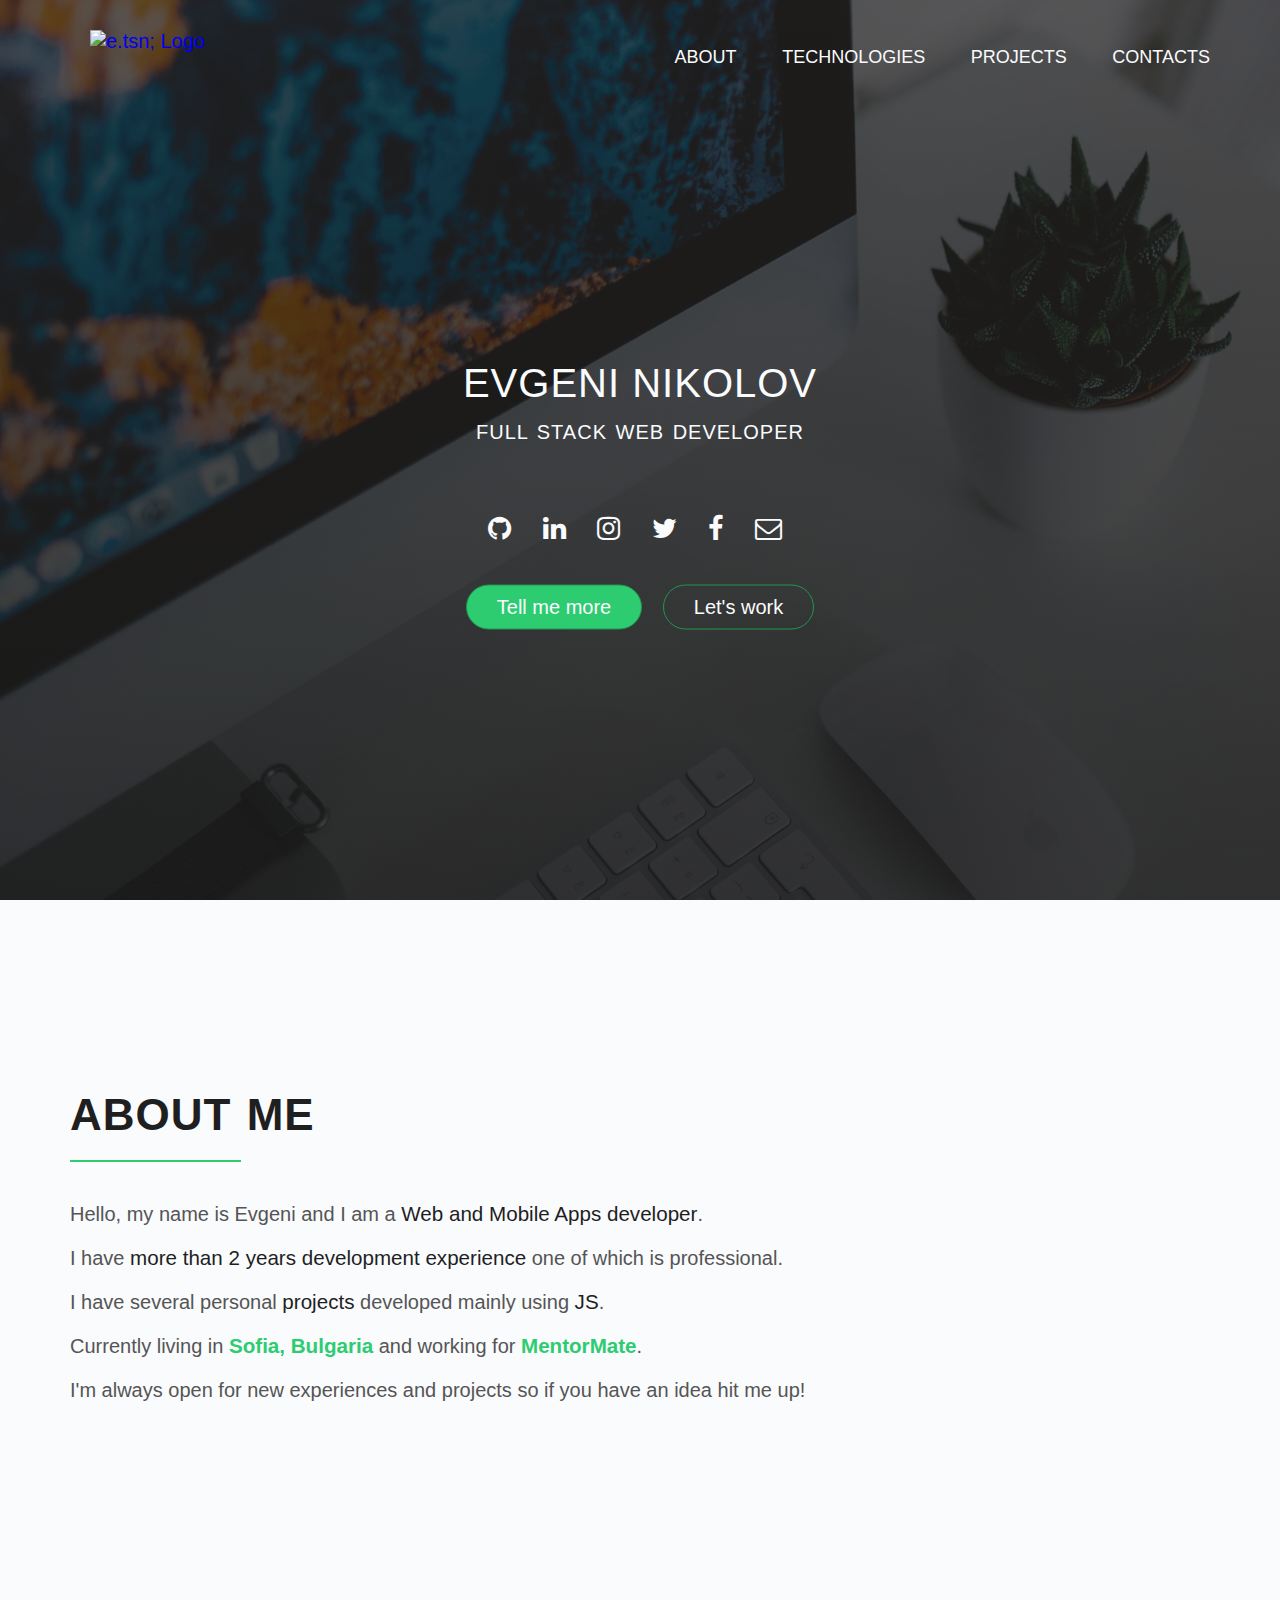
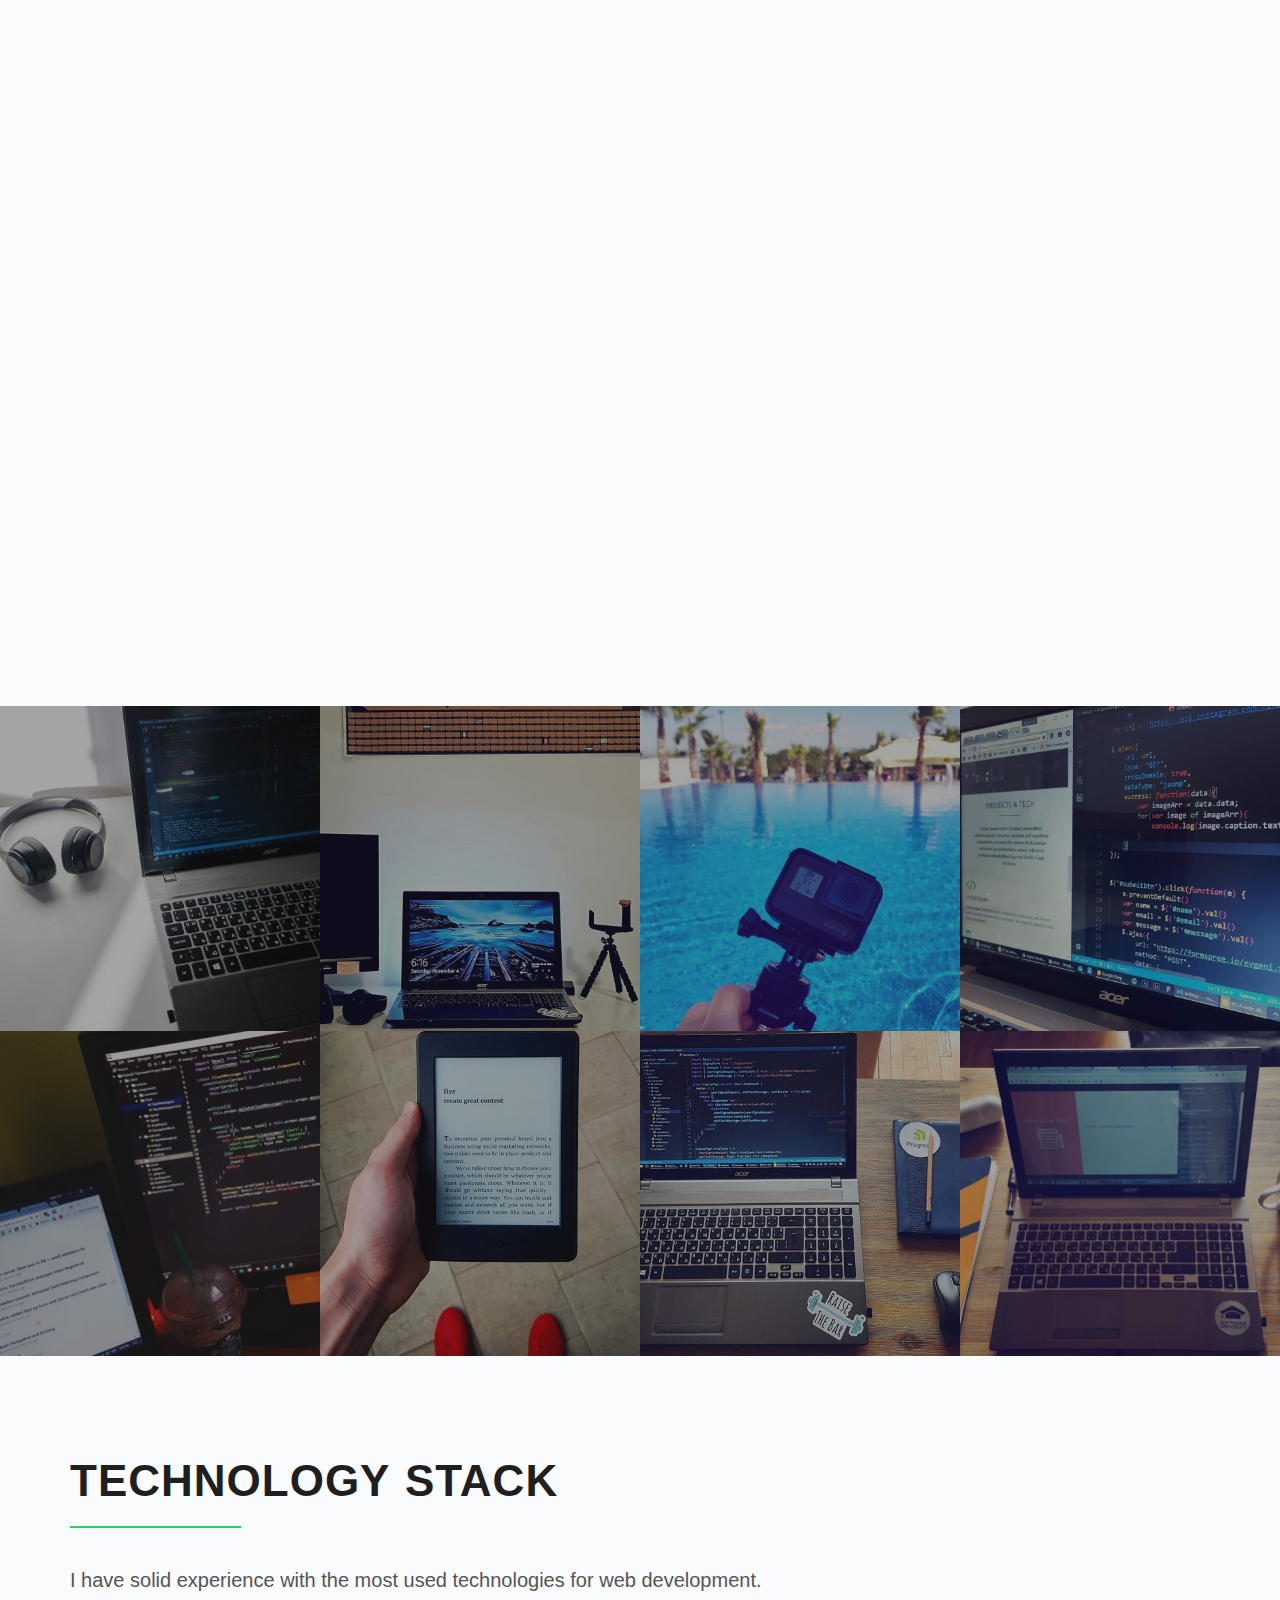
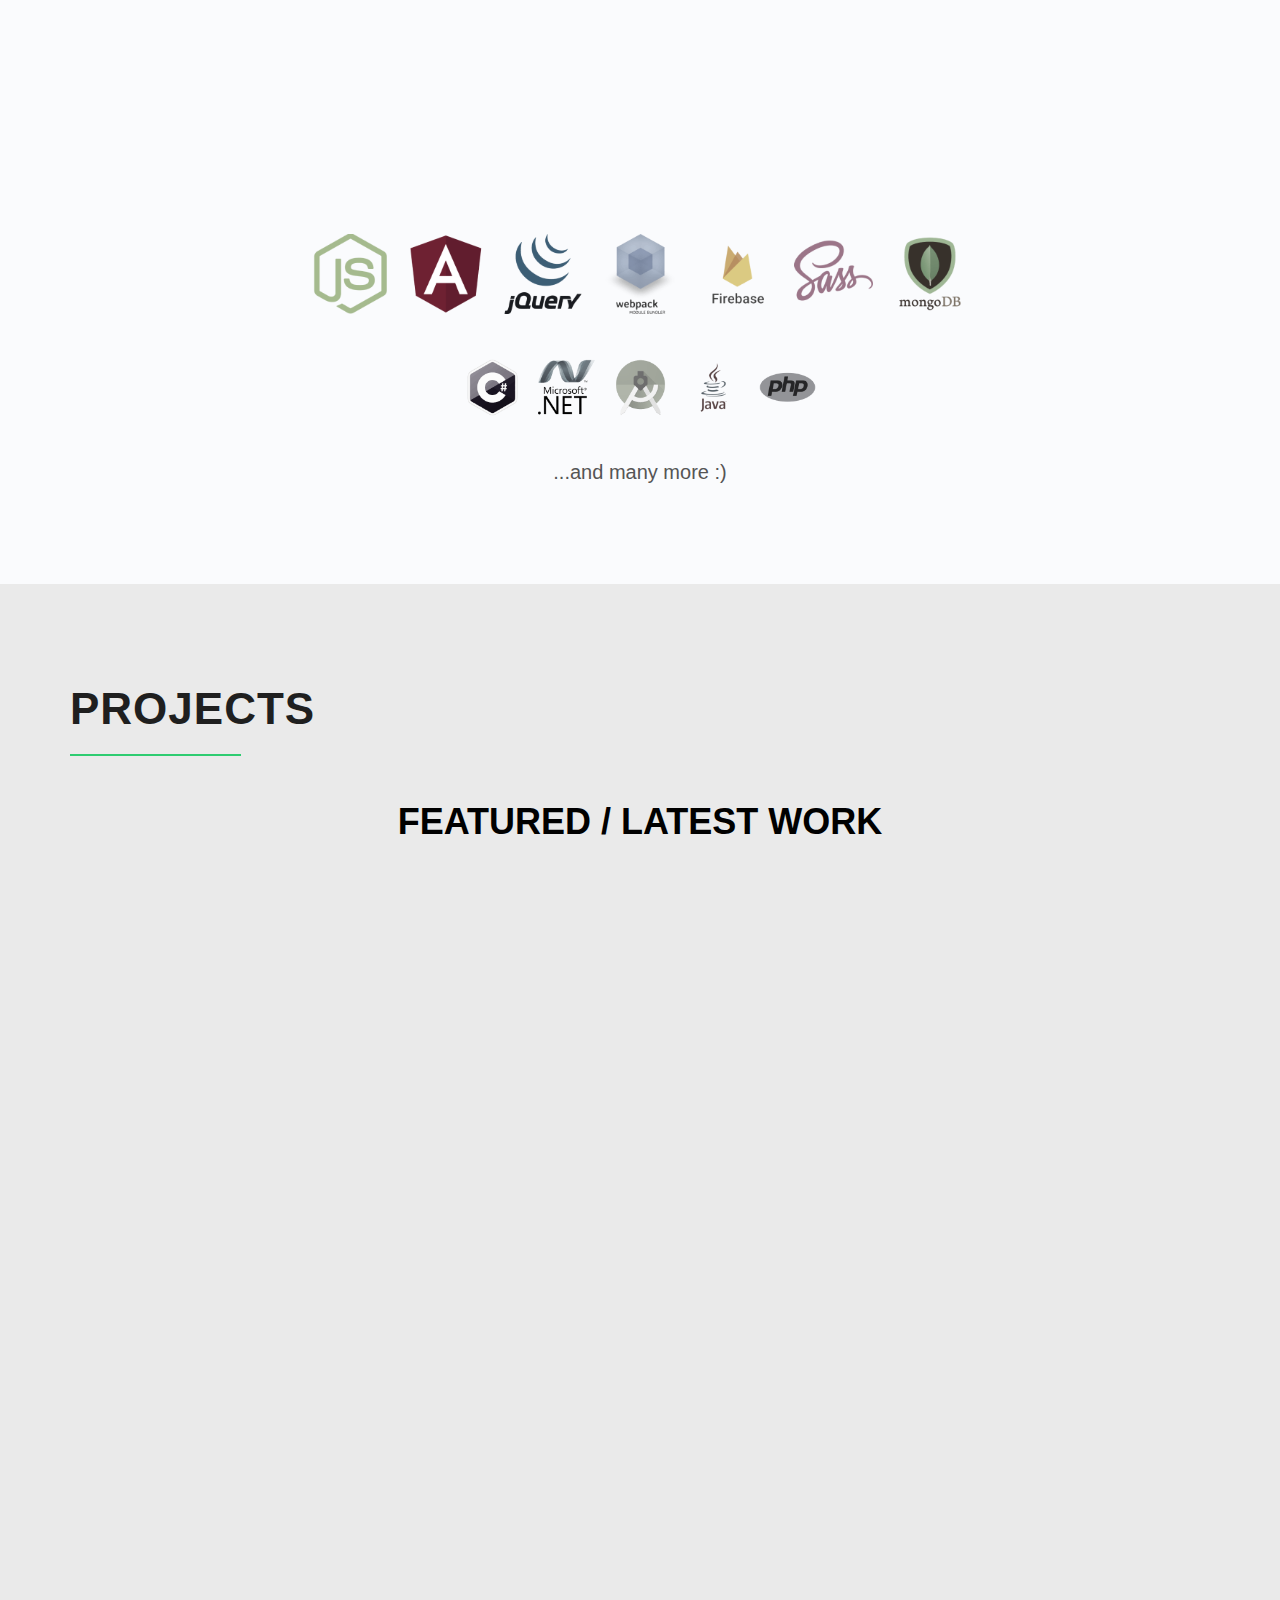
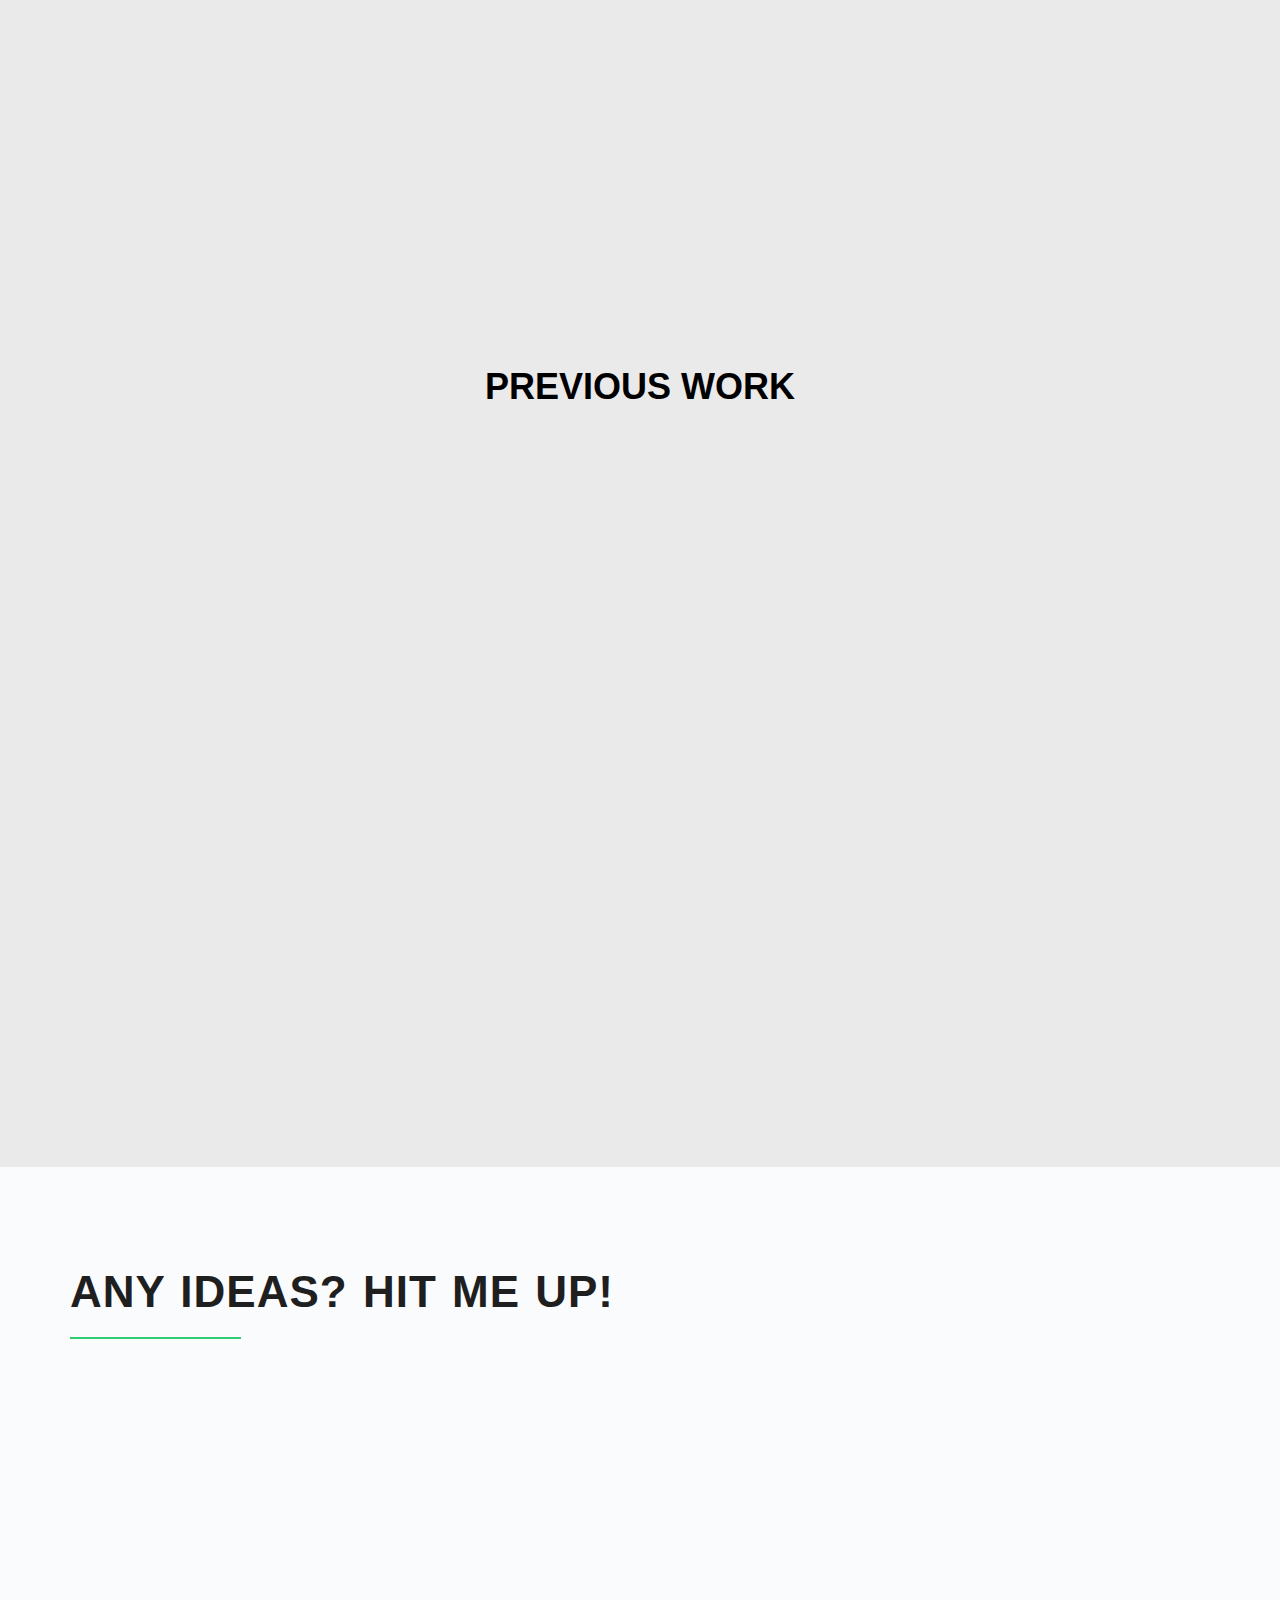
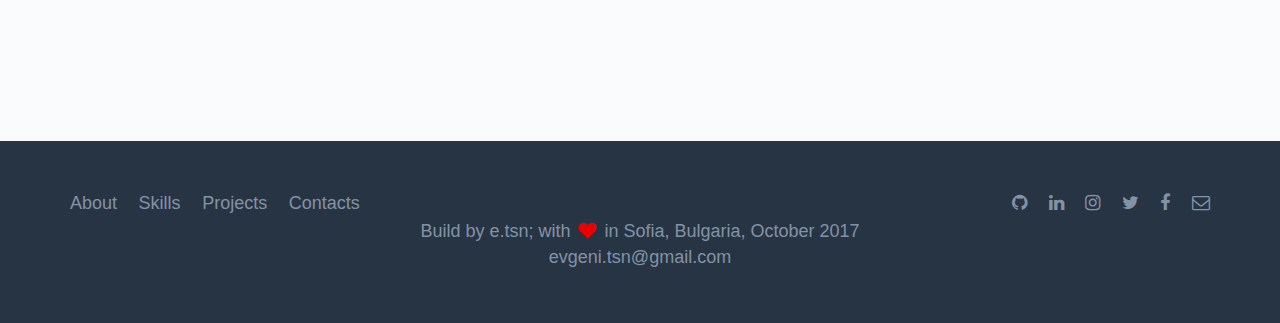
==== commit 2678706e: "Changed CTA Button label" ====
--- a/index.html
+++ b/index.html
@@ -1,6 +1,16 @@
 <!DOCTYPE html>
 <html lang="en">
 <head>
+    <!-- Global site tag (gtag.js) - Google Analytics -->
+    <script async src="https://www.googletagmanager.com/gtag/js?id=UA-111913743-1"></script>
+    <script>
+      window.dataLayer = window.dataLayer || [];
+      function gtag(){dataLayer.push(arguments);}
+      gtag('js', new Date());
+
+      gtag('config', 'UA-111913743-1');
+    </script>
+
     <meta charset="UTF-8">
     <meta name="viewport" content="width=device-width, initial-scale=1.0">
     <meta http-equiv="X-UA-Compatible" content="ie=edge">
@@ -20,10 +30,11 @@
     <link rel="icon" type="image/png" sizes="96x96" href="./favicon/favicon-96x96.png">
     <link rel="icon" type="image/png" sizes="16x16" href="./favicon/favicon-16x16.png">
     <link rel="manifest" href="./manifest.json">
-    <meta name="google-site-verification" content="f3B0mRVCw21A7FMxEmmCeSNYggfrFJNgrm6XjCxsyQM" />
+    <meta name="google-site-verification" content="PZyBsSLqRdCE1pLqm71emVTQV0c3-695VKsHCviq84g" />
     <meta name="msapplication-TileColor" content="#ffffff">
     <meta name="msapplication-TileImage" content="./favicon/ms-icon-144x144.png">
     <meta name="theme-color" content="#ffffff">
+    
 
     <link rel="stylesheet" type="text/css" href="./vendors/css/normalize.css">
     <link rel="stylesheet" type="text/css" href="./vendors/css/grid.css">
@@ -66,7 +77,7 @@
                 <li><a target="_top" href="mailto:evgeni.tsn@gmail.com"><i class="fa fa-envelope-o" aria-hidden="true"></i></a></li>
             </ul>
             <div class="call-to-action-buttons">
-                <a class="btn btn-full js-scroll-to-start" href="#">Give me more</a>
+                <a class="btn btn-full js-scroll-to-start" href="#">Tell me more</a>
                 <a class="btn btn-ghost js-scroll-to-contact" href="#">Let's work</a>
             </div>
         </div>
@@ -393,4 +404,4 @@
     <script type="text/javascript" src="./vendors/js/jquery.waypoints.min.js"></script>
     <script type="text/javascript" src="./resources/js/index.js"></script>
 </body>
-</html>+</html>
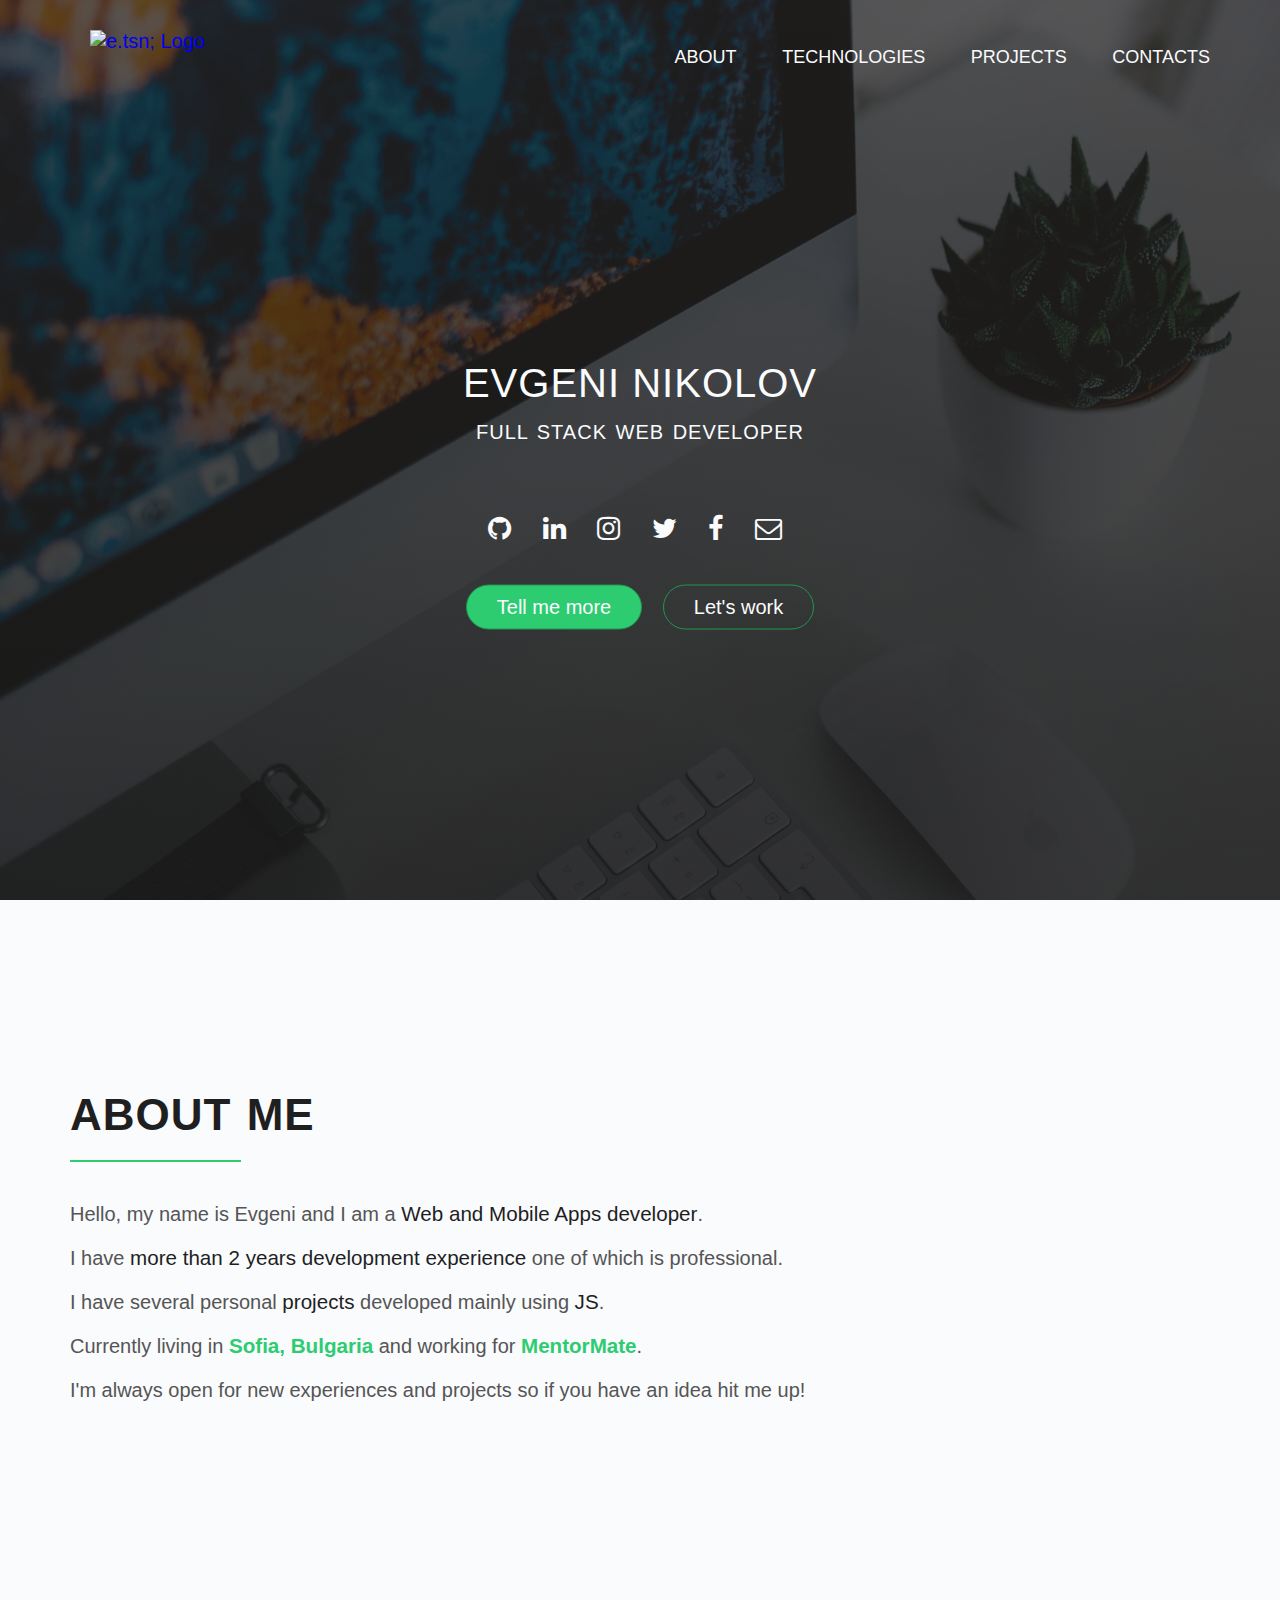
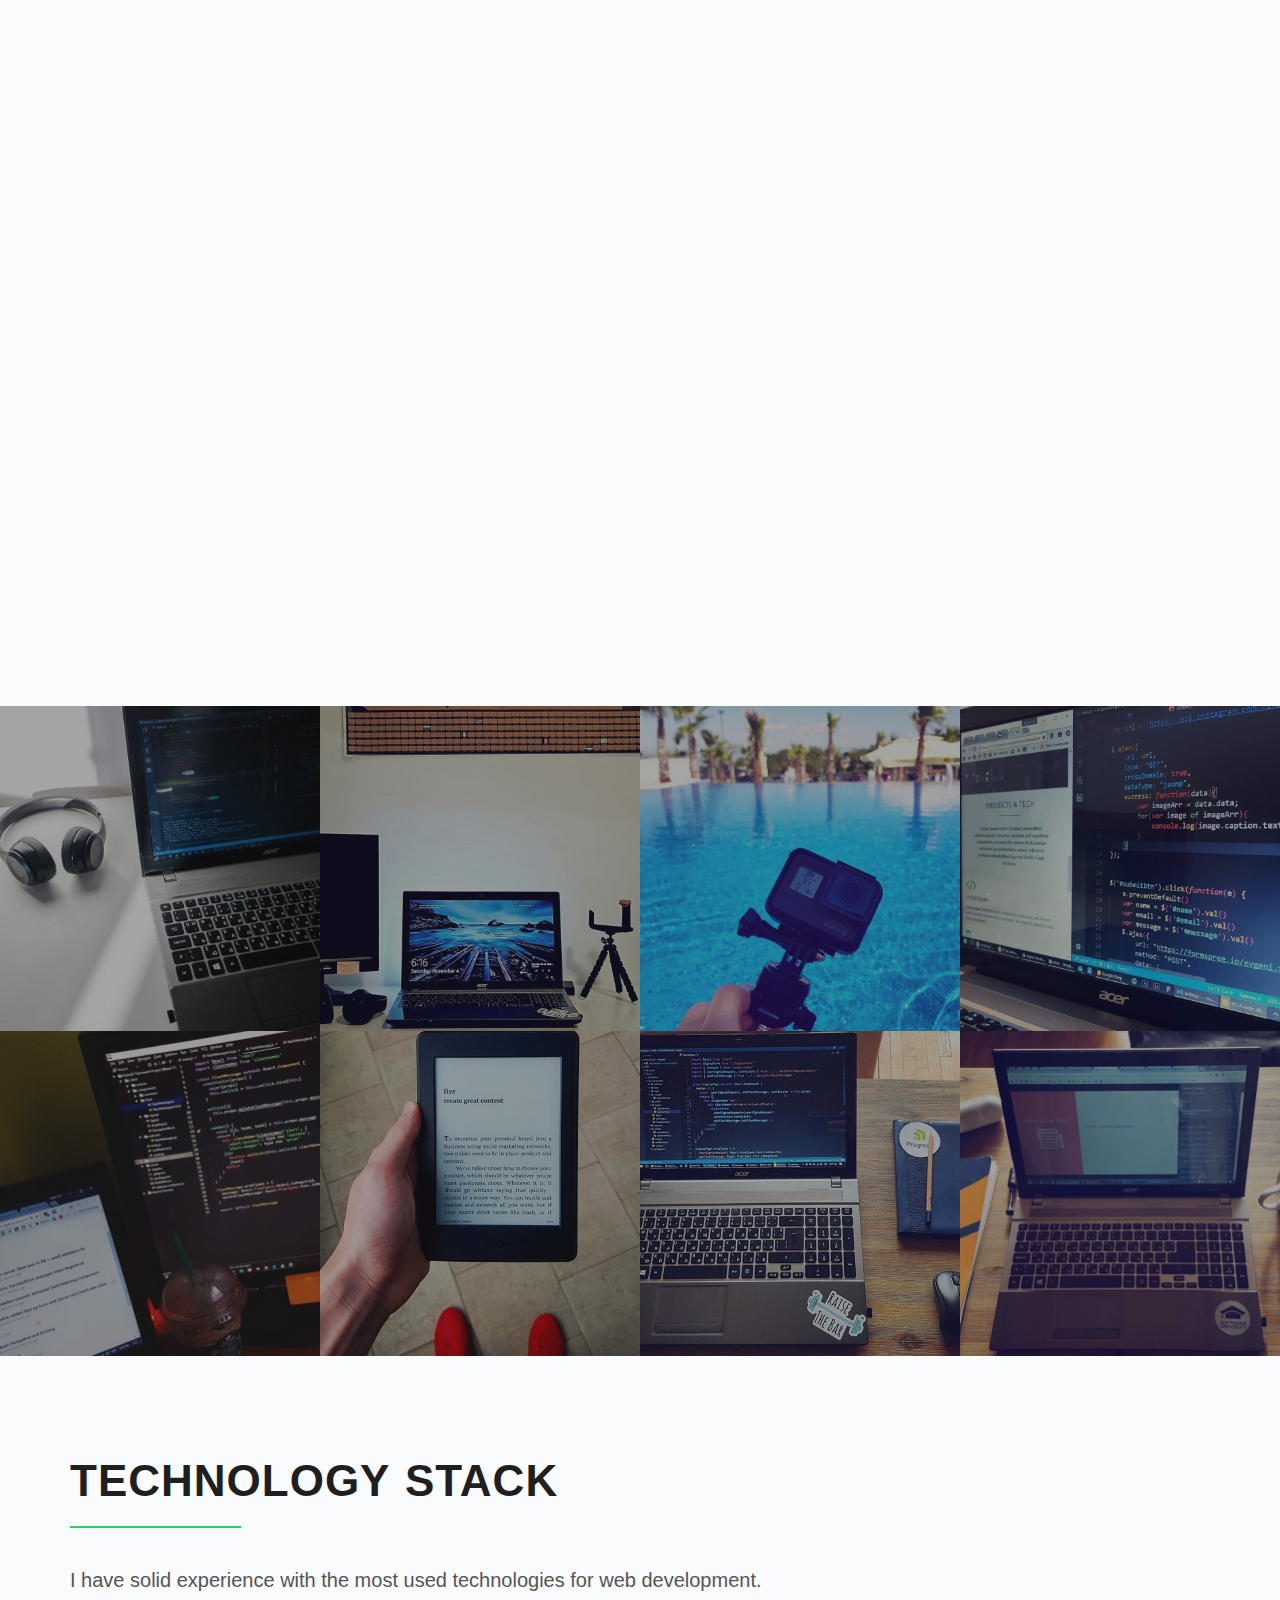
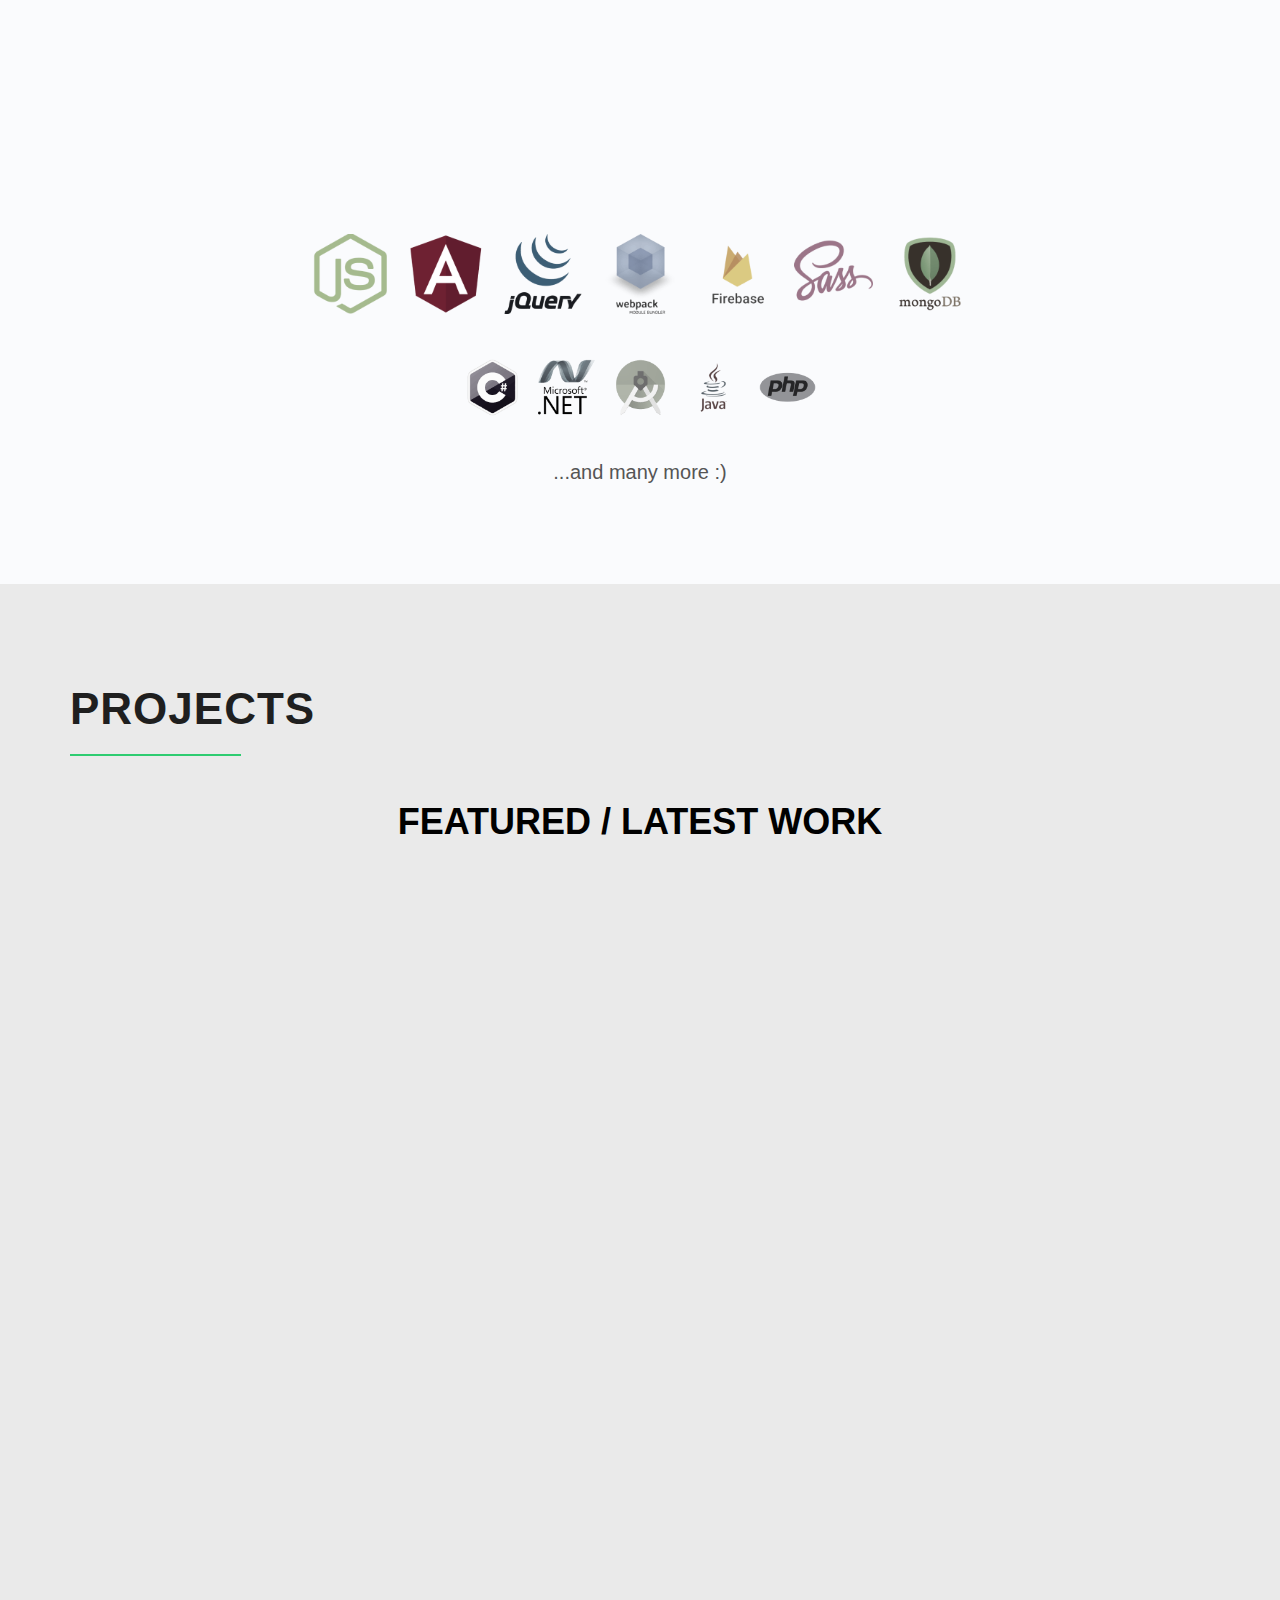
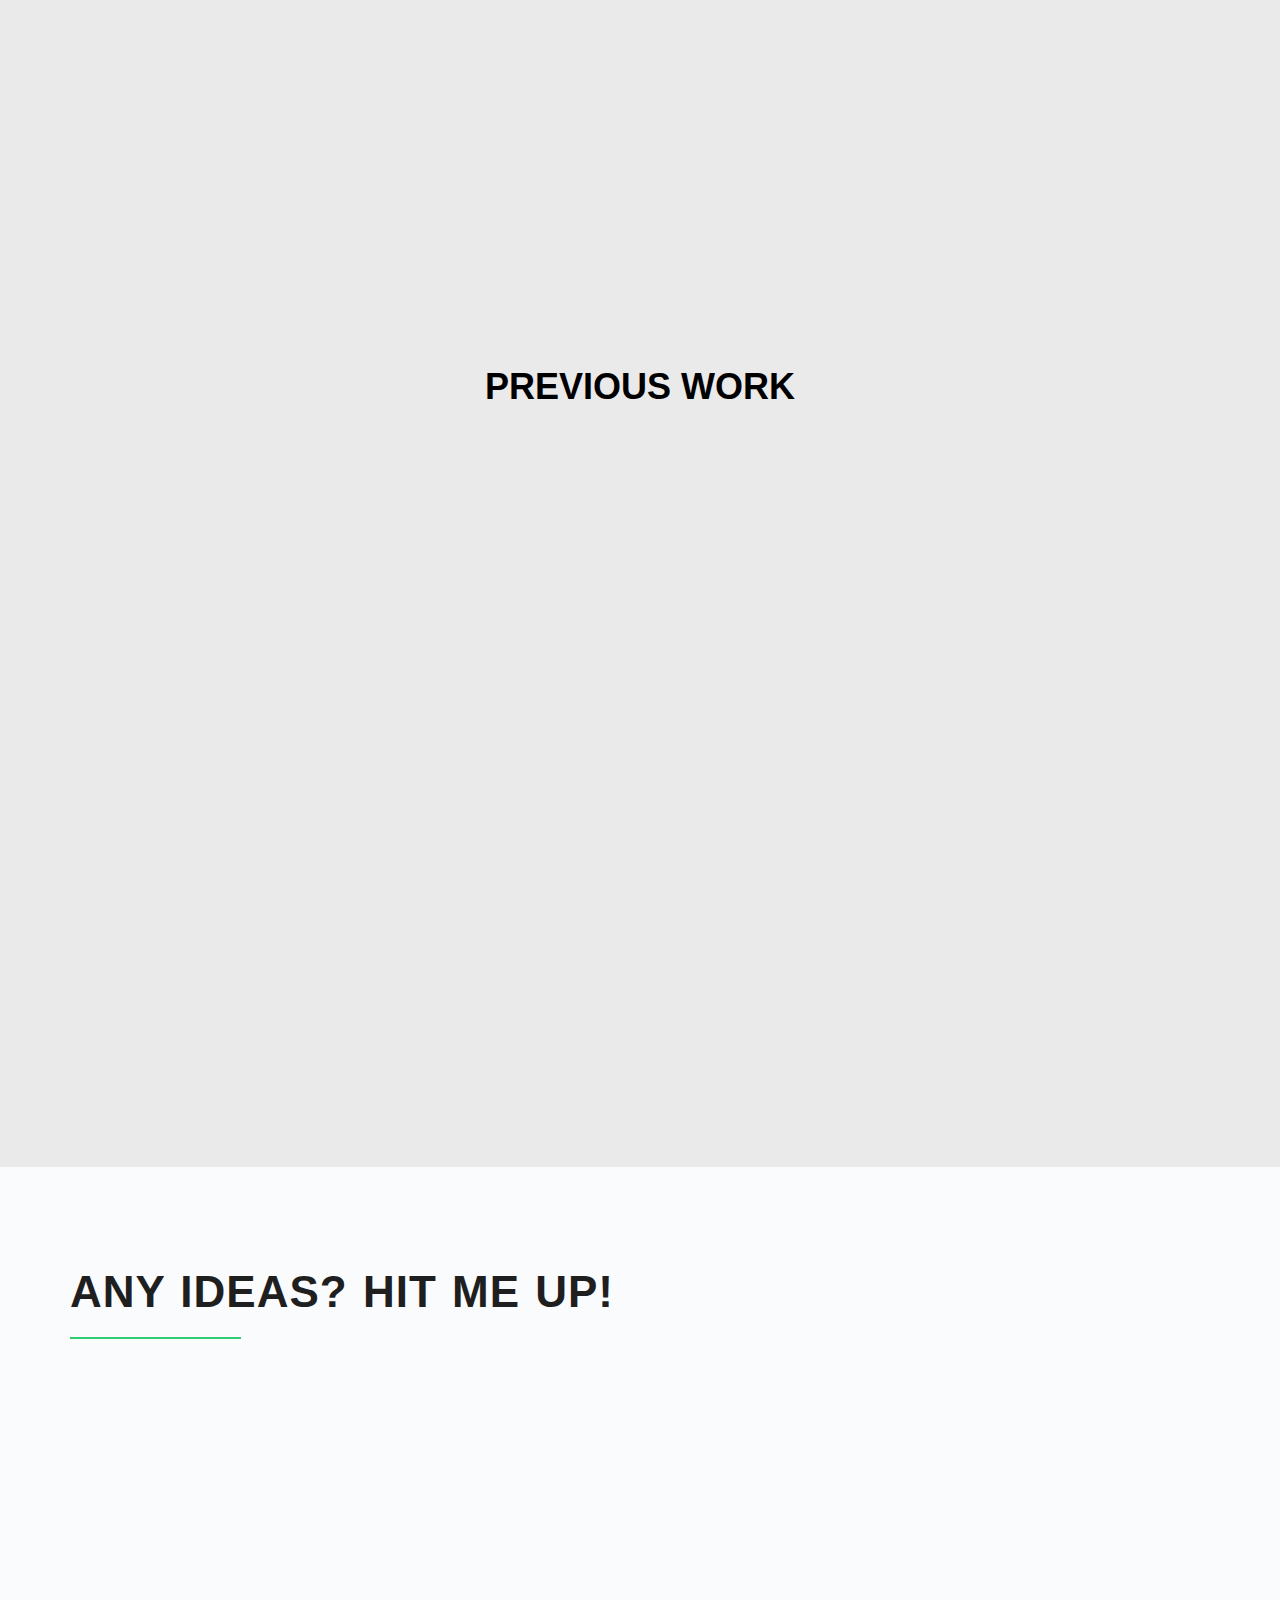
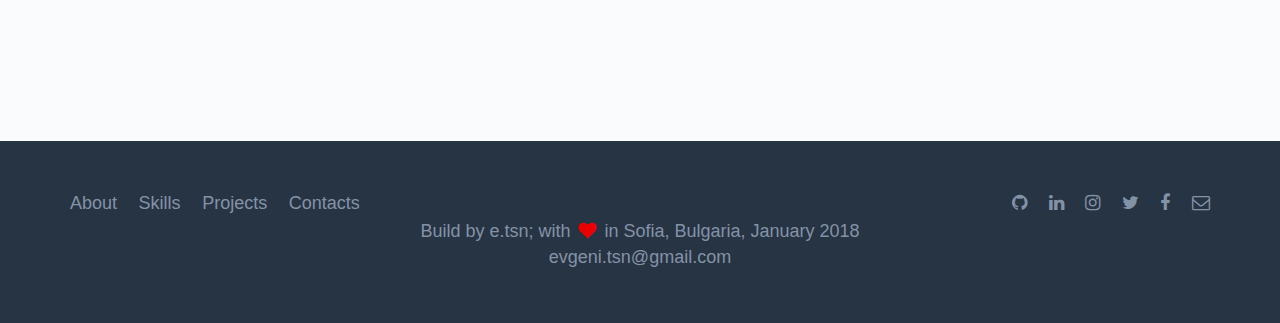
==== commit 0410fdeb: "Changed thumbnail url" ====
--- a/index.html
+++ b/index.html
@@ -14,8 +14,11 @@
     <meta charset="UTF-8">
     <meta name="viewport" content="width=device-width, initial-scale=1.0">
     <meta http-equiv="X-UA-Compatible" content="ie=edge">
-    <meta name="description" content="Personal site and porfolio. Hello, my name is Evgeni and I am a Web and Mobile Apps developer. e.tsn; "> 
-
+    <meta name="description" content="Personal site and porfolio. Hello, my name is Evgeni and I am a Web and Mobile Apps developer. e.tsn;"> 
+    <meta property="og:image" content="https://www.evgenitsn.com/resources/images/thumbnail-v2.png" />
+    <meta property="og:title" content="e.tsn; - Evgeni Nikolov" />
+    <meta property="og:description" content="Personal site and porfolio. Hello, my name is Evgeni and I am a Web and Mobile Apps developer. e.tsn;" />
+    
     <link rel="apple-touch-icon" sizes="57x57" href="./favicon/apple-icon-57x57.png">
     <link rel="apple-touch-icon" sizes="60x60" href="./favicon/apple-icon-60x60.png">
     <link rel="apple-touch-icon" sizes="72x72" href="./favicon/apple-icon-72x72.png">
@@ -393,7 +396,7 @@
             </div>
         </div>
         <div class="row">
-            <p>Build by e.tsn; with <i class="fa fa-heart" style="color: #ea0000; padding: 0 3px;" aria-hidden="true"></i> in Sofia, Bulgaria, October 2017</p>
+            <p>Build by e.tsn; with <i class="fa fa-heart" style="color: #ea0000; padding: 0 3px;" aria-hidden="true"></i> in Sofia, Bulgaria, January 2018</p>
             <p><a id="end-mail" href="mailto:evgeni.tsn@gmail.com">evgeni.tsn@gmail.com</a></p>
         </div>
     </footer>
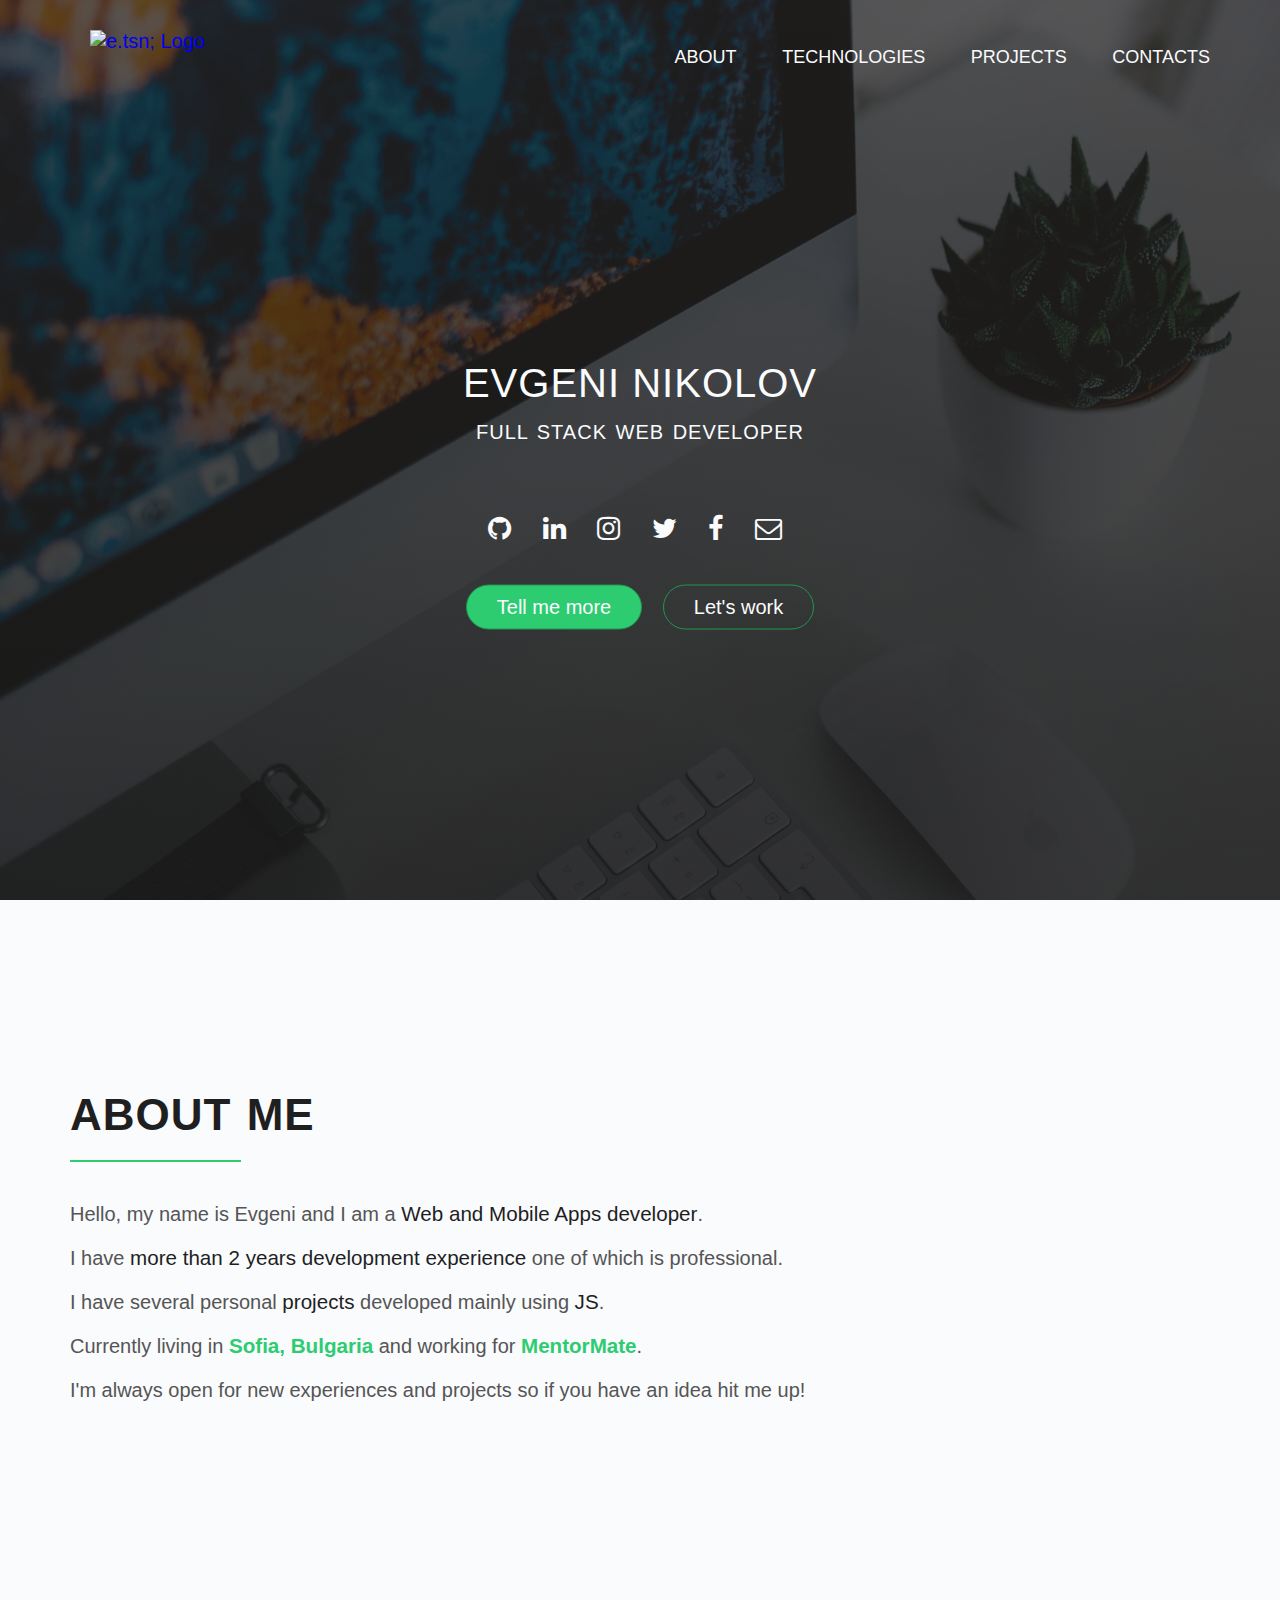
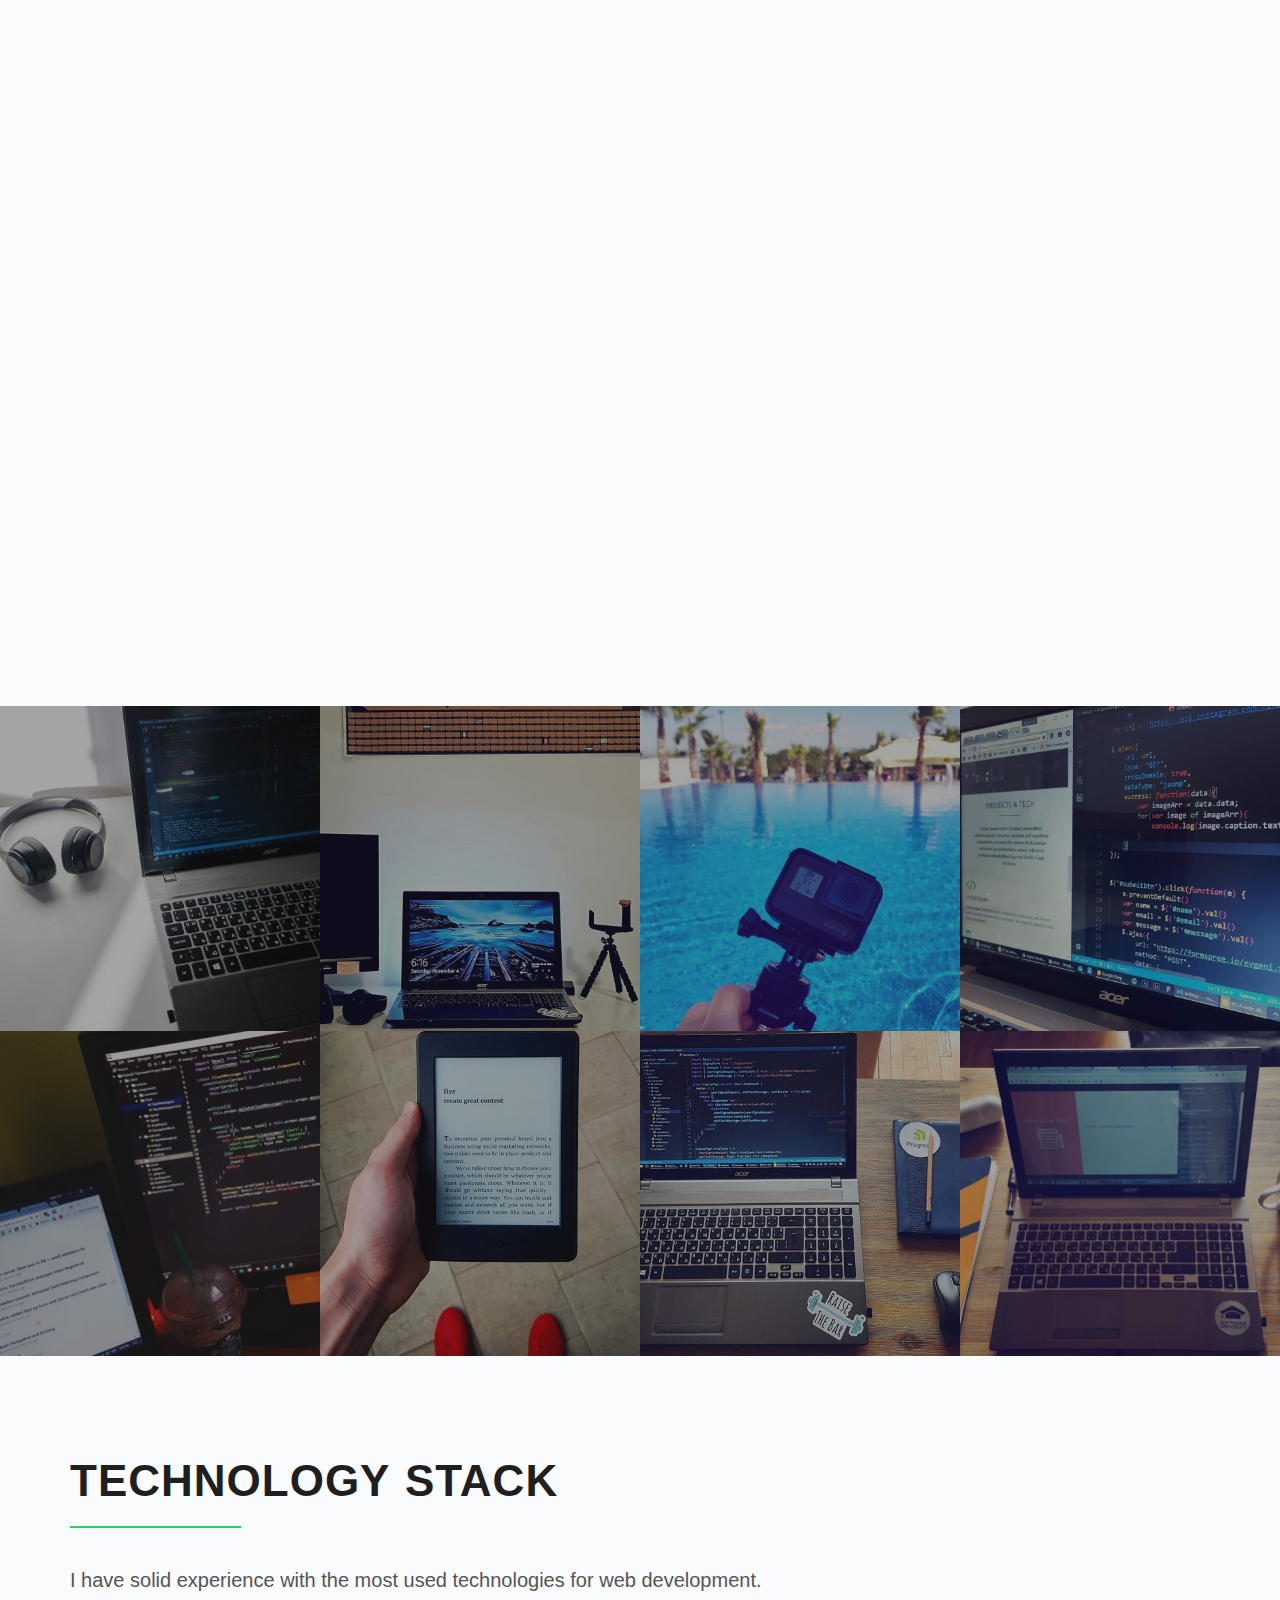
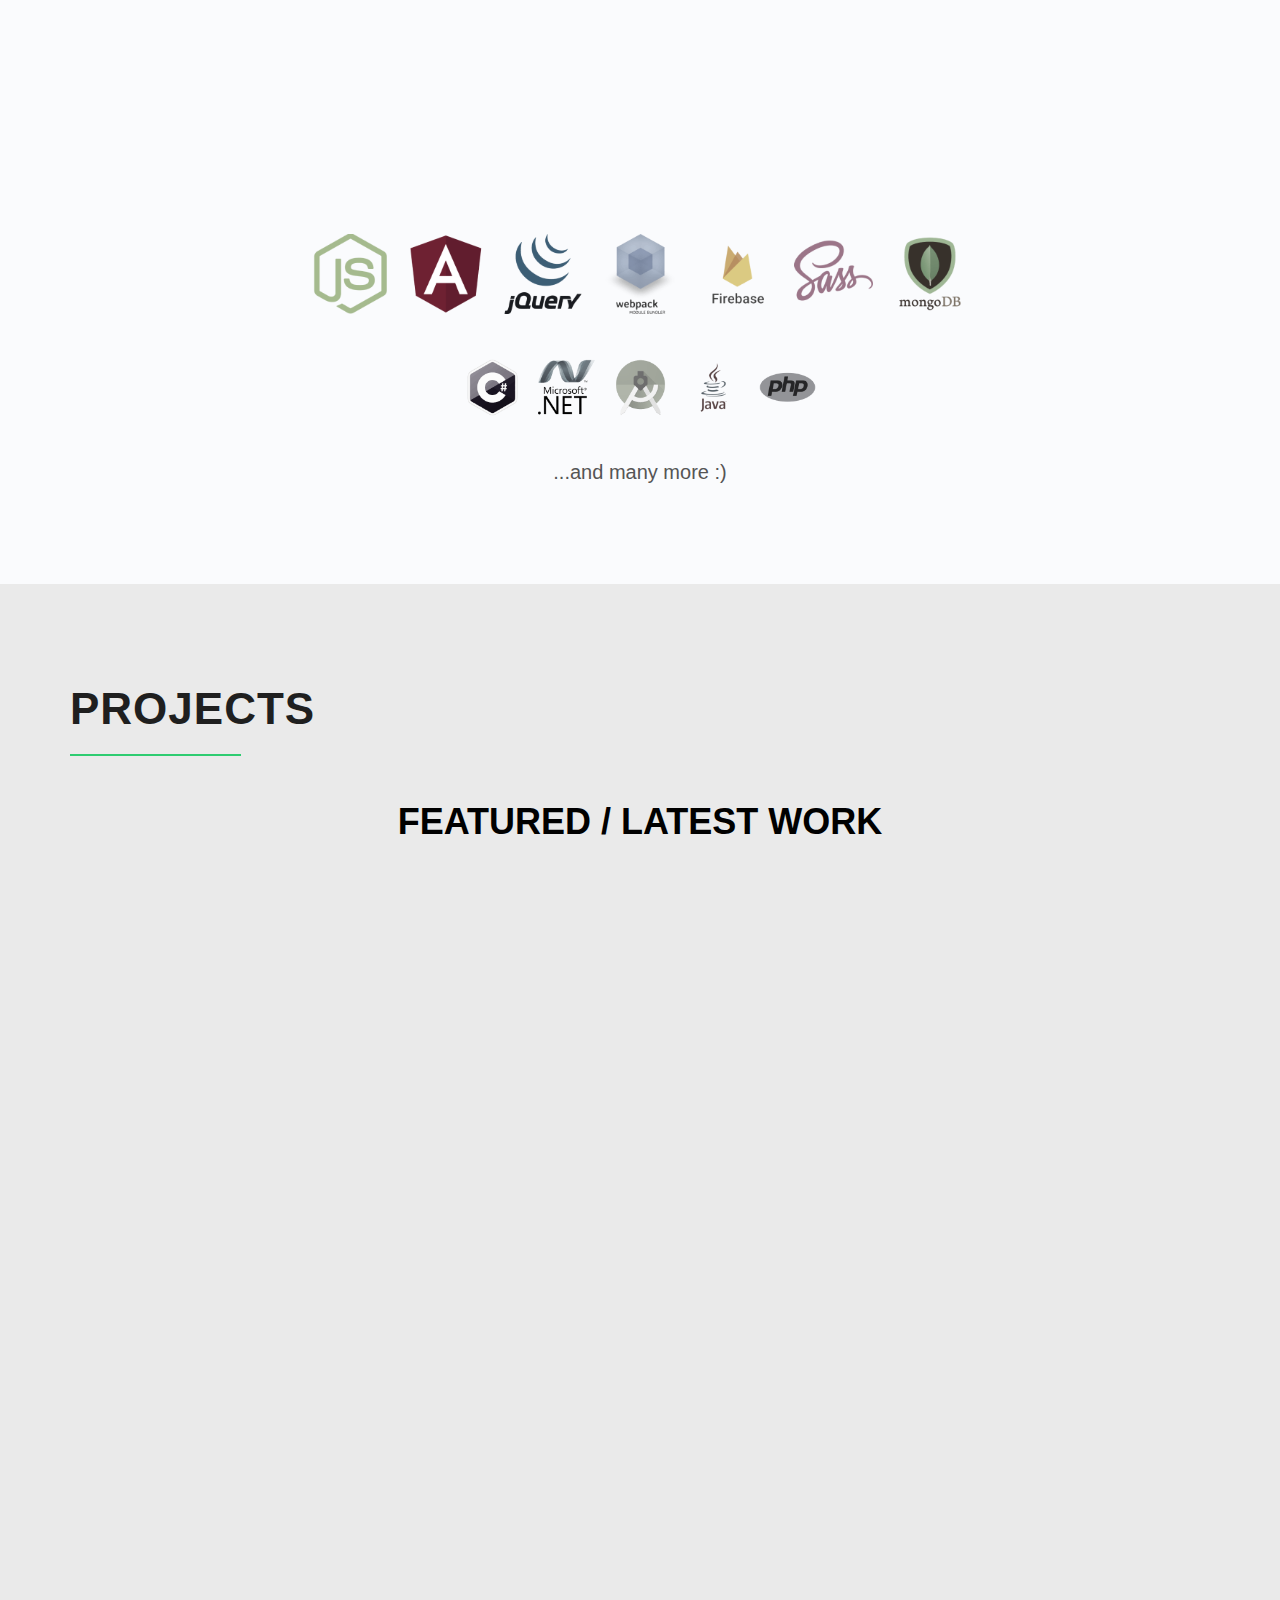
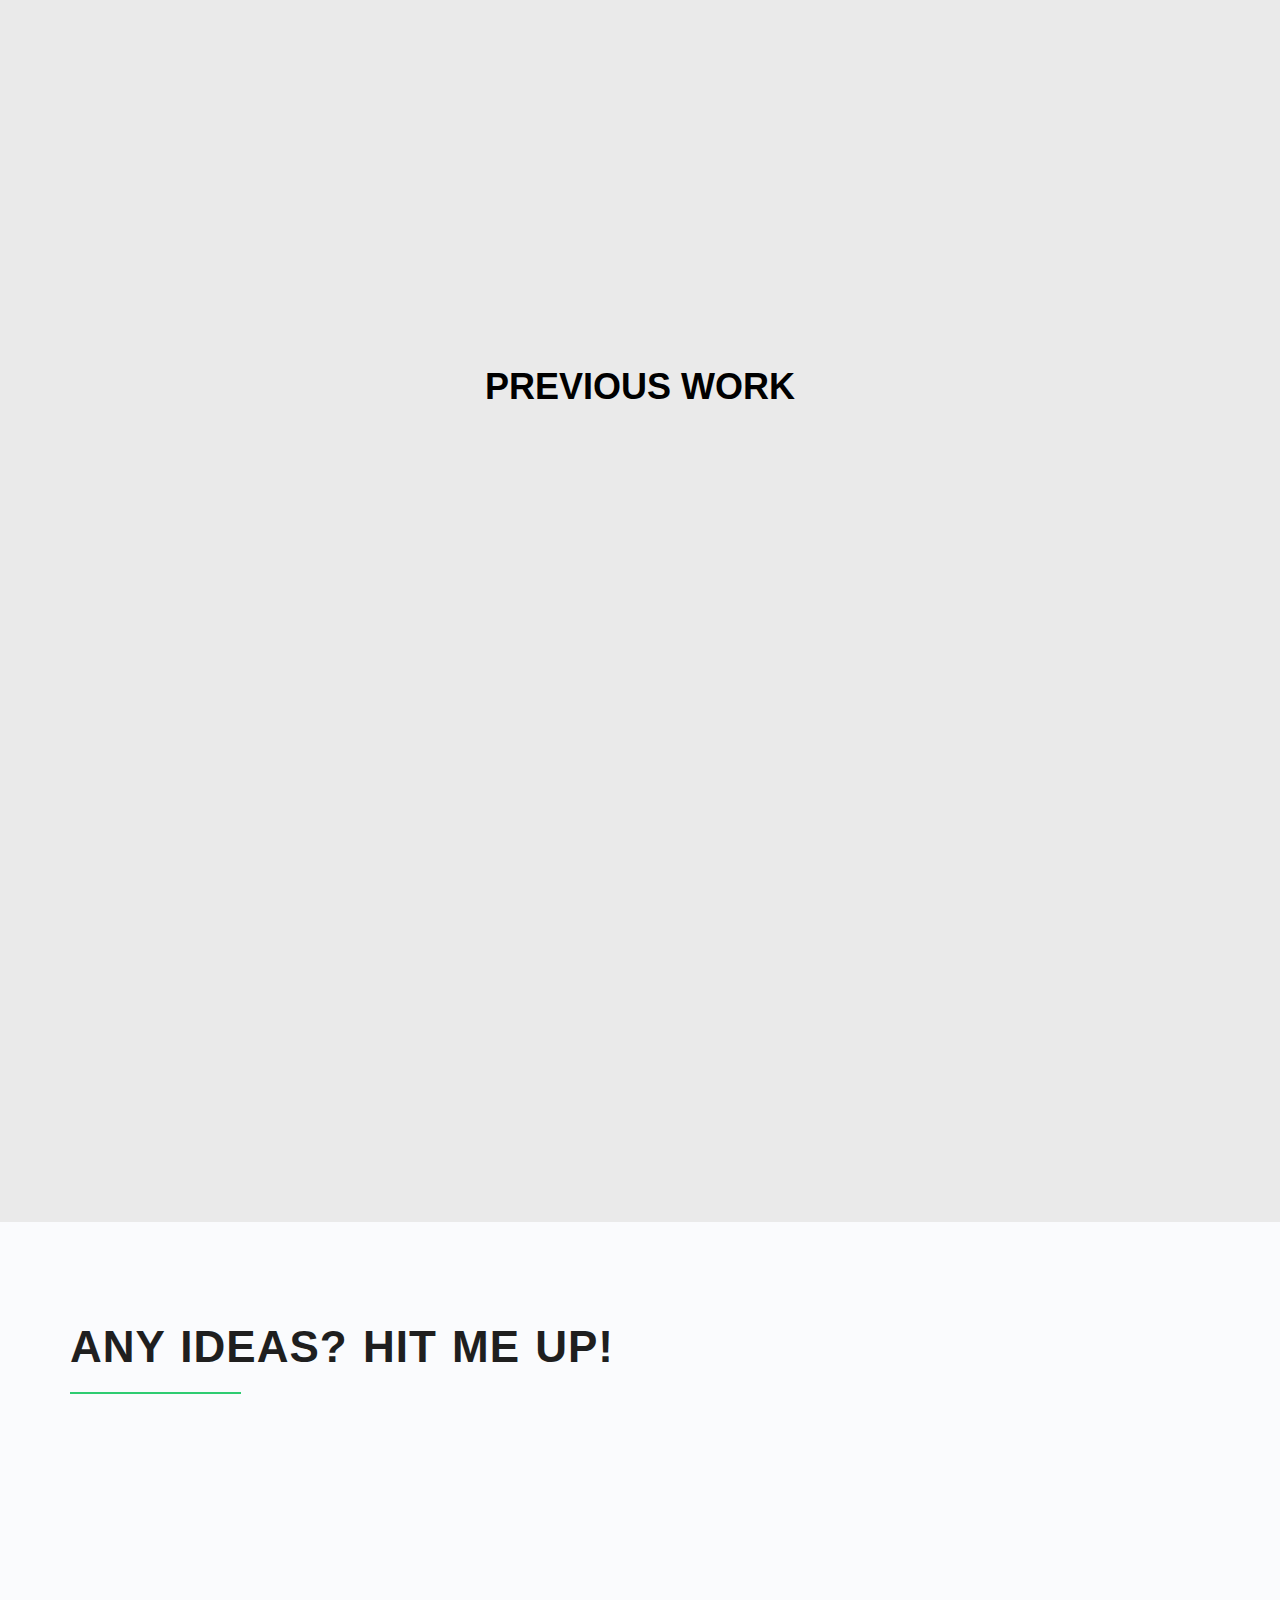
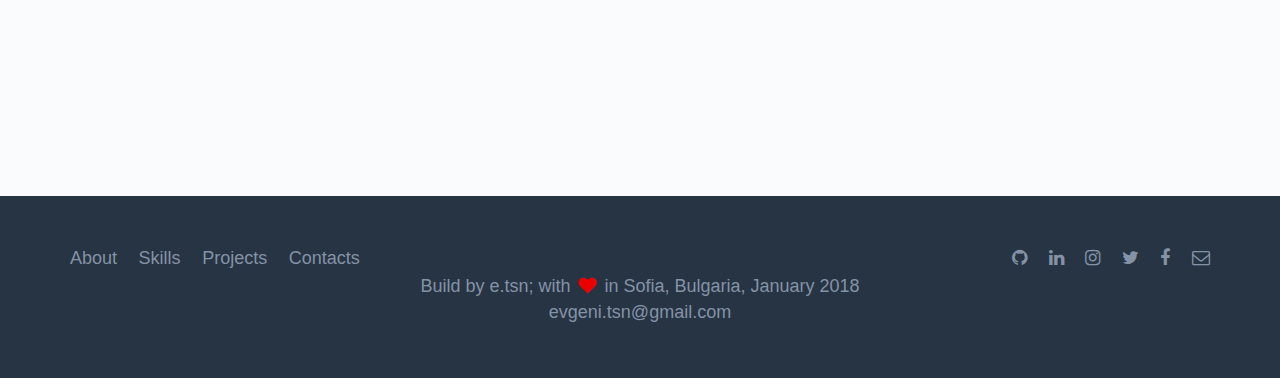
==== commit e79b4f3a: "Update index.html" ====
--- a/index.html
+++ b/index.html
@@ -72,11 +72,11 @@
             <h1 class="scale-in-center-name name">Evgeni Nikolov</h1>
             <h2 class="scale-in-center-desc desc">Full Stack Web Developer</h2>
             <ul id="header-icons" class="social-links">
-                <li><a target="_blank" rel="noopener" href="https://github.com/evgeni-tsn"><i class="fa fa-github" aria-hidden="true"></i></a></li>
+                <li><a target="_blank" rel="noopener" href="https://www.github.com/evgenitsn"><i class="fa fa-github" aria-hidden="true"></i></a></li>
                 <li><a target="_blank" rel="noopener" href="https://www.linkedin.com/in/evgenitsn/"><i class="fa fa-linkedin" aria-hidden="true"></i></a></li>
                 <li><a target="_blank" rel="noopener" href="https://www.instagram.com/evgeni.tsn"><i class="fa fa-instagram" aria-hidden="true"></i></a></li>
-                <li><a target="_blank" rel="noopener" href="https://twitter.com/evgeni_tsn"><i class="fa fa-twitter" aria-hidden="true"></i></a></li>
-                <li><a target="_blank" rel="noopener" href="https://www.facebook.com/evgeni.tsn"><i class="fa fa-facebook" aria-hidden="true"></i></a></li>
+                <li><a target="_blank" rel="noopener" href="https://www.twitter.com/evgenitsn"><i class="fa fa-twitter" aria-hidden="true"></i></a></li>
+                <li><a target="_blank" rel="noopener" href="https://www.facebook.com/profile.php?id=100000151680624"><i class="fa fa-facebook" aria-hidden="true"></i></a></li>
                 <li><a target="_top" href="mailto:evgeni.tsn@gmail.com"><i class="fa fa-envelope-o" aria-hidden="true"></i></a></li>
             </ul>
             <div class="call-to-action-buttons">
@@ -325,8 +325,8 @@
                         </ul>
                     </div>
                     <div class="action-buttons">
-                        <a href="https://github.com/evgeni-tsn/Pictify-AngularJS-Project" target="_blank" rel="noopener">GITHUB REPO</a>
-                        <!-- <a href="https://evgeni-tsn.github.io" target="_blank">DEMO</a> -->
+                        <a href="https://github.com/evgeni-tsn/pictify" target="_blank" rel="noopener">GITHUB REPO</a>
+                        <a href="https://evgenitsn.com/pictify" target="_blank">DEMO</a>
                     </div>
                     <img class="project-screenshots" src="./resources/images/Pictify.png" alt="Pictify screenshot">
                 </div>
